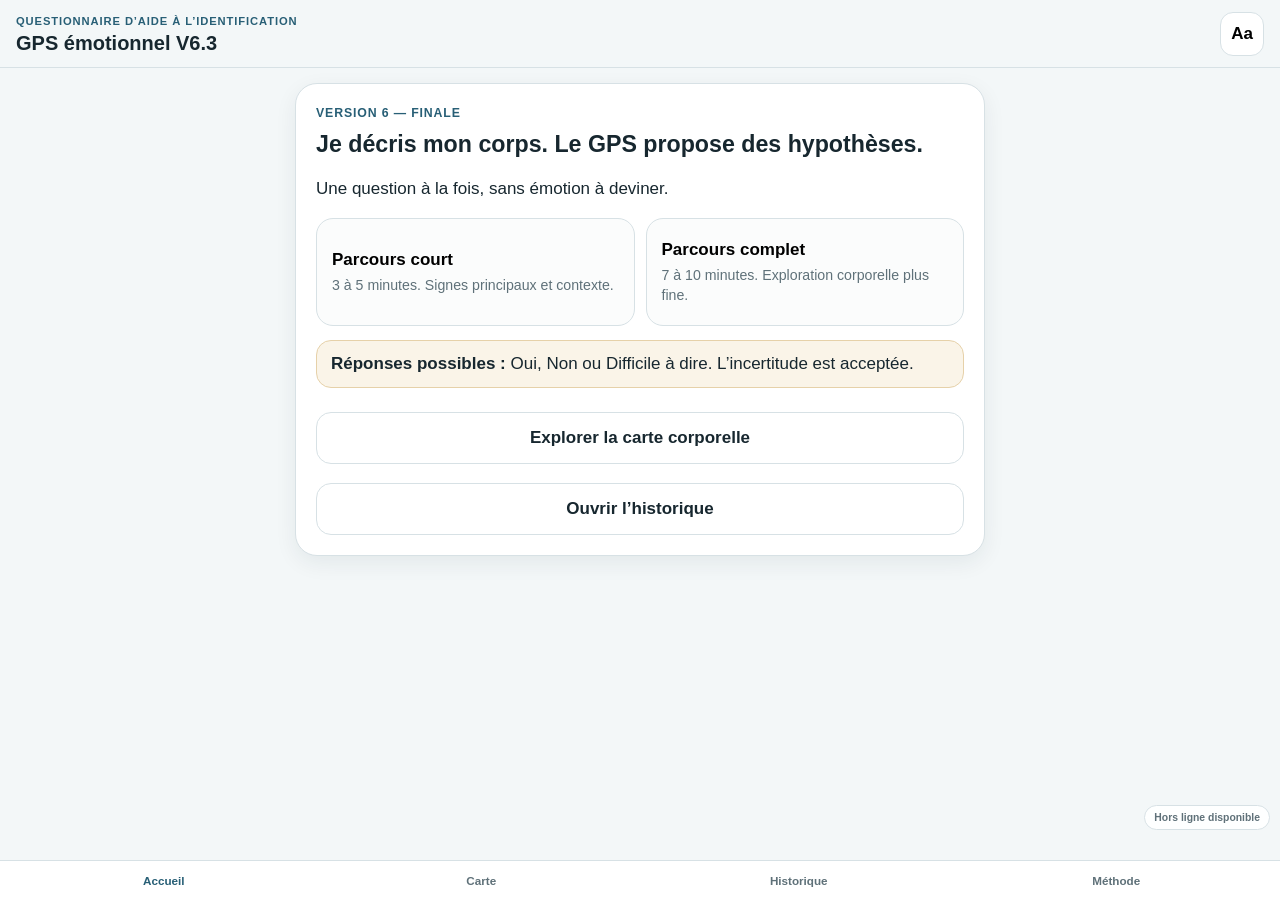
==== index.html @ 1d952885 "Premier versement" ====
<!doctype html>
<html lang="fr">
<head>
<meta charset="utf-8">
<meta name="viewport" content="width=device-width,initial-scale=1,viewport-fit=cover">
<meta name="theme-color" content="#285f76"><meta name="description" content="GPS émotionnel V6 : questionnaire accessible et cartographie corporelle pour l’auto-observation émotionnelle."><meta name="apple-mobile-web-app-capable" content="yes"><meta name="apple-mobile-web-app-status-bar-style" content="default">
<title>GPS émotionnel V6.3</title>
<link rel="manifest" href="manifest.webmanifest">
<link rel="stylesheet" href="styles.css">
</head>
<body>
<header class="top">
  <div><p>QUESTIONNAIRE D’AIDE À L’IDENTIFICATION</p><h1>GPS émotionnel V6.3</h1></div>
  <button id="settings" class="square" aria-label="Réglages">Aa</button>
</header>
<main id="app"></main>
<nav>
  <button data-view="home" class="active">Accueil</button>
  <button data-view="map">Carte</button>
  <button data-view="history">Historique</button>
  <button data-view="science">Méthode</button>
</nav>
<dialog id="settingsDialog">
  <form method="dialog">
    <div class="row"><h2>Affichage</h2><button value="cancel" class="square">×</button></div>
    <label class="field">Taille du texte
      <select id="font"><option value="normal">Normale</option><option value="large">Grande</option><option value="xlarge">Très grande</option></select>
    </label>
    <label class="check"><input id="contrast" type="checkbox"> Contraste renforcé</label>
    <label class="check"><input id="motion" type="checkbox"> Réduire les animations</label>
    <button id="saveSettings" class="primary">Enregistrer</button>
  </form>
</dialog>
<script src="app.js"></script>
</body></html>
---- styles.css ----
:root{--bg:#f3f7f8;--card:#fff;--ink:#17272f;--muted:#5f7179;--line:#d7e1e5;--accent:#285f76;--soft:#e2eef2;--yes:#23764b;--no:#59666d;--maybe:#986514;--font:17px}
*{box-sizing:border-box}html,body{margin:0;background:var(--bg);color:var(--ink)}body{font-family:-apple-system,BlinkMacSystemFont,"Segoe UI",Roboto,Arial,sans-serif;font-size:var(--font);padding-bottom:74px}button,input,select,textarea{font:inherit}button{cursor:pointer}.top{position:sticky;top:0;z-index:10;display:flex;justify-content:space-between;align-items:center;padding:calc(12px + env(safe-area-inset-top)) 16px 11px;background:rgba(243,247,248,.96);border-bottom:1px solid var(--line);backdrop-filter:blur(10px)}.top p{margin:0;color:var(--accent);font-size:.7rem;font-weight:900;letter-spacing:.08em}.top h1{font-size:1.25rem;margin:.15rem 0 0}main{max-width:720px;margin:auto;padding:15px}.card{background:var(--card);border:1px solid var(--line);border-radius:22px;padding:20px;box-shadow:0 7px 22px rgba(20,40,50,.07)}h2{font-size:1.45rem;line-height:1.25;margin:.2rem 0 .8rem}h3{font-size:1.05rem;margin:.2rem 0 .5rem}p{line-height:1.48}.eyebrow{font-size:.77rem;font-weight:900;letter-spacing:.07em;text-transform:uppercase;color:var(--accent);margin:0 0 .5rem}.muted{color:var(--muted)}.notice{padding:13px 14px;border-radius:15px;background:#faf4e8;border:1px solid #e6d1a9;margin:14px 0}.danger{background:#f9ecea;border-color:#e6c2be}.safe{background:#edf7f1;border-color:#c3dfce}.grid{display:grid;grid-template-columns:1fr 1fr;gap:11px}.choice,.module{border:1px solid var(--line);border-radius:17px;background:#fbfcfc;padding:15px;text-align:left;min-height:108px}.choice strong,.module strong{display:block;margin-bottom:5px}.choice small,.module small{color:var(--muted);line-height:1.35}.primary,.secondary,.answer{width:100%;min-height:52px;border-radius:15px;padding:12px 15px;font-weight:800;margin-top:10px}.primary{background:var(--accent);border:1px solid var(--accent);color:#fff}.secondary{background:var(--card);border:1px solid var(--line);color:var(--ink)}.square{width:44px;height:44px;border-radius:13px;border:1px solid var(--line);background:var(--card);font-weight:900}.row{display:flex;justify-content:space-between;align-items:center;gap:12px}.progress-label{display:flex;justify-content:space-between;font-size:.82rem;color:var(--muted);margin-bottom:7px}.progress{height:10px;border-radius:999px;background:#dfe7ea;overflow:hidden;margin-bottom:14px}.progress div{height:100%;background:var(--accent);border-radius:999px}.qcard{min-height:440px;display:flex;flex-direction:column}.zone{display:inline-flex;align-self:flex-start;padding:7px 10px;border-radius:999px;background:var(--soft);color:var(--accent);font-size:.82rem;font-weight:850}.question{font-size:1.65rem;margin:20px 0 8px}.help{color:var(--muted);margin:0}.answers{display:grid;gap:10px;margin-top:auto;padding-top:22px}.answer{margin:0;text-align:left;border:1px solid var(--line)}.yes{background:#edf7f1;border-color:#bedfca;color:#164d31}.no{background:#f1f4f5;color:#39464d}.unsure{background:#fbf2e4;border-color:#e5cca4;color:#6d4708}.confirmation{padding:10px;border-radius:12px;background:var(--soft);color:var(--accent);font-weight:850;text-align:center;margin-top:12px}.tier{margin-top:10px;font-size:.75rem;color:var(--muted)}.mix{display:grid;gap:13px;margin:20px 0}.mixrow{display:grid;grid-template-columns:112px 1fr 45px;gap:9px;align-items:center}.bar{height:14px;border-radius:999px;background:#e1e8eb;overflow:hidden}.bar div{height:100%;background:var(--accent);border-radius:999px}.pct{text-align:right;font-weight:900}.evidence{padding:12px;border:1px solid var(--line);border-radius:14px;margin-top:9px;background:#fbfcfc}.evidence p{margin:.3rem 0}.tag{display:inline-block;padding:6px 8px;border-radius:999px;background:var(--soft);color:var(--accent);font-size:.78rem;font-weight:800;margin:3px}.field{display:grid;gap:7px;margin:15px 0;font-weight:800}.field input,.field textarea,.field select{width:100%;padding:12px;border:1px solid var(--line);border-radius:13px;background:var(--card);color:var(--ink)}.field textarea{min-height:90px}.map{display:grid;grid-template-columns:repeat(2,1fr);gap:10px}.map button{border:1px solid var(--line);background:var(--card);border-radius:16px;padding:14px;text-align:left}.map .icon{font-size:1.5rem;display:block}.history-item{padding:14px 0;border-top:1px solid var(--line)}.history-item:first-child{border-top:0}nav{position:fixed;bottom:0;left:0;right:0;z-index:12;display:grid;grid-template-columns:repeat(4,1fr);background:rgba(255,255,255,.97);border-top:1px solid var(--line);padding:7px 5px calc(7px + env(safe-area-inset-bottom))}nav button{border:0;background:transparent;color:var(--muted);font-size:.73rem;font-weight:800;padding:6px}nav button.active{color:var(--accent)}dialog{width:min(92vw,500px);border:0;border-radius:20px;padding:18px;background:var(--card);color:var(--ink)}dialog::backdrop{background:rgba(0,0,0,.35)}.check{display:block;padding:13px 0;border-top:1px solid var(--line)}.font-large{--font:19px}.font-xlarge{--font:22px}.high-contrast{--bg:#fff;--card:#fff;--ink:#000;--muted:#222;--line:#000;--accent:#003f59;--soft:#d7edf6}.reduce-motion *{transition:none!important;animation:none!important}@media(max-width:480px){main{padding:12px}.card{padding:17px}.grid,.map{grid-template-columns:1fr}.question{font-size:1.45rem}.mixrow{grid-template-columns:100px 1fr 42px}}.hidden{display:none!important}.map-instruction,.map-caption{text-align:center;color:var(--muted)}.map-mode-tabs{display:grid;grid-template-columns:1fr 1fr;gap:8px;margin:14px 0}.map-tab{border:1px solid var(--line);border-radius:999px;background:var(--card);padding:10px;font-weight:800}.map-tab.active{background:var(--accent);color:#fff}.body-map-layout{display:grid;grid-template-columns:minmax(220px,1fr) minmax(230px,1.1fr);gap:15px;align-items:center}.body-map-stage{background:radial-gradient(circle,var(--soft),transparent 69%);border-radius:28px}.body-map-svg{width:100%;max-height:500px}.body-outline{fill:none;stroke:var(--muted);stroke-width:4;stroke-linecap:round;opacity:.45}.svg-zone{cursor:pointer}.zone-shape{fill:var(--card);stroke:var(--line);stroke-width:2}.svg-zone:hover .zone-shape,.zone-shape.active-zone{fill:var(--soft);stroke:var(--accent);stroke-width:4}.svg-zone text{font-size:9px;font-weight:900;text-anchor:middle;fill:var(--ink);pointer-events:none}.zone-title{text-align:center;font-size:1.25rem;font-weight:900;color:var(--accent);margin-bottom:12px}.emotion-orbit{display:grid;grid-template-columns:repeat(2,1fr);gap:10px}.emotion-bubble{min-height:86px;border:2px solid var(--line);border-radius:50%;background:var(--card);display:flex;flex-direction:column;align-items:center;justify-content:center;font-weight:850}.bubble-icon{font-size:1.7rem}.compass-wrap{position:relative;width:min(100%,560px);aspect-ratio:1;margin:auto;border:2px solid var(--line);border-radius:24px;overflow:hidden}.axis{position:absolute;background:var(--muted);opacity:.45}.axis-h{left:7%;right:7%;top:50%;height:2px}.axis-v{top:7%;bottom:7%;left:50%;width:2px}.axis-label{position:absolute;font-size:.66rem;font-weight:900;color:var(--muted)}.axis-label.top{top:2%;left:50%;transform:translateX(-50%)}.axis-label.bottom{bottom:2%;left:50%;transform:translateX(-50%)}.axis-label.left{left:0;top:50%;transform:translateY(-50%) rotate(-90deg)}.axis-label.right{right:0;top:50%;transform:translateY(-50%) rotate(90deg)}.compass-emotion{position:absolute;transform:translate(-50%,-50%);width:70px;height:70px;border:2px solid var(--line);border-radius:50%;background:var(--card);display:flex;flex-direction:column;align-items:center;justify-content:center}.compass-emotion span{font-size:1.3rem}.compass-emotion small{font-size:.65rem}.emotion-hero{display:flex;align-items:center;gap:14px;background:var(--soft);border-radius:18px;padding:14px;margin:12px 0}.emotion-hero>span{font-size:2.6rem}.visual-sequence{display:grid;grid-template-columns:1fr auto 1fr auto 1fr;gap:7px;align-items:stretch}.sequence-step{border:1px solid var(--line);border-radius:16px;padding:11px;text-align:center;display:flex;flex-direction:column;gap:5px}.sequence-step strong{color:var(--accent);font-size:.75rem}.visual-sequence>b{display:grid;place-items:center;color:var(--accent)}.mini-body-and-needs{display:grid;grid-template-columns:170px 1fr;gap:15px;align-items:center;margin:15px 0}.need-tiles{display:grid;gap:8px}.need-tile{border:1px solid var(--line);border-radius:14px;padding:10px}.symptom-pictos{display:grid;grid-template-columns:repeat(2,1fr);gap:9px}.symptom-card{border:1px solid var(--line);border-radius:15px;padding:10px;display:flex;align-items:center;gap:9px}.symptom-card>span{width:32px;height:32px;border-radius:50%;background:var(--soft);color:var(--accent);display:grid;place-items:center;font-weight:900;flex:0 0 auto}@media(max-width:560px){.body-map-layout{grid-template-columns:1fr}.emotion-orbit{grid-template-columns:repeat(3,1fr)}.emotion-bubble{min-height:75px;font-size:.72rem}.compass-emotion{width:58px;height:58px}.visual-sequence{grid-template-columns:1fr}.visual-sequence>b{transform:rotate(90deg)}.mini-body-and-needs{grid-template-columns:105px 1fr}.symptom-pictos{grid-template-columns:1fr}}
/* V5.2 — corps humain réaliste et boussole sans chevauchement */
.realistic-map-card{overflow:hidden}
.real-map-layout{display:grid;grid-template-columns:minmax(260px,1.15fr) minmax(230px,.85fr);gap:18px;align-items:center}
.body-view-switch{display:flex;justify-content:center;gap:8px;margin:8px 0 12px}
.body-view-switch button{border:1px solid var(--line);border-radius:999px;padding:8px 18px;background:var(--card);font-weight:800}
.body-view-switch button.active{background:var(--accent);color:#fff;border-color:var(--accent)}
.anatomy-stage{display:grid;place-items:center}
.real-body-frame{position:relative;width:100%;max-width:390px;aspect-ratio:.58;overflow:hidden;border-radius:28px;background:linear-gradient(180deg,#eef3f5,#dfe8eb);border:1px solid var(--line)}
.real-body-image{position:absolute;height:100%;width:auto;max-width:none;top:0;filter:saturate(.72) contrast(.97)}
.real-body-frame.front .real-body-image{left:0;transform:translateX(-1%) scale(1.03);transform-origin:left center}
.real-body-frame.back .real-body-image{right:0;transform:translateX(1%) scale(1.03);transform-origin:right center}
.body-crop{position:absolute;inset:0;pointer-events:none;background:linear-gradient(90deg,rgba(243,247,248,.96) 0 4%,transparent 12% 88%,rgba(243,247,248,.96) 96% 100%)}
.anatomy-overlay{position:absolute;inset:0}
.anatomy-zone{position:absolute;transform:translate(-50%,-50%);border:2px solid rgba(40,95,118,.55);background:rgba(40,95,118,.13);border-radius:45%;color:transparent;min-width:20px;min-height:20px}
.anatomy-zone:hover,.anatomy-zone:focus,.anatomy-zone.selected{background:rgba(40,95,118,.36);border-color:var(--accent);box-shadow:0 0 0 3px rgba(255,255,255,.75)}
.anatomy-zone span{position:absolute;left:50%;top:50%;transform:translate(-50%,-50%);font-size:.62rem;color:var(--ink);font-weight:900;background:rgba(255,255,255,.84);padding:2px 4px;border-radius:5px;white-space:nowrap;opacity:0}
.anatomy-zone.selected span,.anatomy-zone:focus span{opacity:1}
.view-caption{position:absolute;bottom:9px;left:50%;transform:translateX(-50%);background:rgba(255,255,255,.88);border:1px solid var(--line);border-radius:999px;padding:5px 10px;font-size:.68rem;font-weight:900;color:var(--accent)}
.image-credit{font-size:.76rem;color:var(--muted);margin-top:12px}.image-credit summary{cursor:pointer;text-align:center}.image-credit p{line-height:1.35}

/* Boussole à quatre secteurs : emplacements fixes */
.compass-v52{position:relative;display:grid;grid-template-columns:1fr 1fr;grid-template-rows:1fr 1fr;gap:12px;width:min(100%,650px);margin:0 auto;padding:42px;border-radius:28px;background:var(--soft);border:1px solid var(--line)}
.compass-sector{position:relative;min-height:230px;border:2px solid var(--line);border-radius:22px;padding:42px 12px 12px;background:var(--card);transition:opacity .18s}
.compass-sector h3{position:absolute;top:9px;left:12px;margin:0;font-size:.8rem;color:var(--accent);line-height:1.05}.compass-sector h3 small{font-weight:600;color:var(--muted)}
.sector-grid{display:grid;grid-template-columns:1fr 1fr;gap:8px;height:100%;align-content:center}.sector-grid.one{grid-template-columns:1fr;place-items:center}
.compass-emotion{position:static!important;transform:none!important;width:auto!important;height:auto!important;min-height:74px;border:2px solid var(--line);border-radius:16px;background:#fbfcfc;display:flex;flex-direction:column;align-items:center;justify-content:center;padding:7px;color:var(--ink)}
.compass-emotion:hover,.compass-emotion:focus{border-color:var(--accent);background:var(--soft)}
.compass-symbol{font-size:1.45rem}.compass-emotion strong{font-size:.76rem;text-align:center}
.compass-center{position:absolute;left:50%;top:50%;transform:translate(-50%,-50%);width:92px;height:92px;border-radius:50%;display:grid;place-items:center;text-align:center;background:var(--accent);color:#fff;border:6px solid var(--soft);font-size:.7rem;font-weight:900;z-index:4}
.compass-axis{position:absolute;display:flex;justify-content:space-between;color:var(--muted);font-size:.65rem;font-weight:900;pointer-events:none}
.compass-axis.vertical{top:8px;bottom:8px;left:50%;flex-direction:column;align-items:center;transform:translateX(-50%)}
.compass-axis.horizontal{left:8px;right:8px;top:50%;transform:translateY(-50%)}
.compass-controls{display:grid;grid-template-columns:repeat(2,1fr);gap:8px;margin:14px auto 0;max-width:650px}
.compass-filter{border:1px solid var(--line);border-radius:13px;background:var(--card);padding:10px;font-weight:750}.compass-filter.reset{grid-column:1/-1}
.compass-sector.dimmed{opacity:.18}
.mini-real-body-and-needs{display:grid;grid-template-columns:190px 1fr;gap:16px;align-items:center;margin:16px 0}
.mini-real-body .real-body-frame{max-height:330px}.mini-real-body .anatomy-zone span,.mini-real-body .view-caption{display:none}
@media(max-width:620px){
 .real-map-layout{grid-template-columns:1fr}.real-body-frame{max-width:350px}
 .compass-v52{padding:32px 7px;gap:7px}.compass-sector{min-height:215px;padding:38px 6px 8px}.sector-grid{gap:5px}
 .compass-emotion{min-height:70px;padding:4px}.compass-emotion strong{font-size:.66rem}.compass-center{width:72px;height:72px;font-size:.58rem;border-width:4px}
 .compass-axis{font-size:.55rem}.mini-real-body-and-needs{grid-template-columns:120px 1fr}
}
@media(max-width:390px){
 .compass-v52{padding-left:3px;padding-right:3px}.compass-sector{min-height:205px}
 .compass-emotion strong{font-size:.6rem}.compass-symbol{font-size:1.2rem}
}

/* V5.3 — silhouette frontale unique et boussole circulaire */
.real-map-layout{display:grid;grid-template-columns:minmax(260px,1.1fr) minmax(230px,.9fr);gap:18px;align-items:center}
.body-v53-frame{position:relative;width:100%;max-width:410px;aspect-ratio:.56;overflow:hidden;border-radius:28px;background:linear-gradient(180deg,#eef3f5,#dce6ea);border:1px solid var(--line)}
.body-v53-image{position:absolute;inset:0;width:100%;height:100%;object-fit:cover;object-position:center top;filter:saturate(.75) contrast(.96)}
.body-v53-overlay{position:absolute;inset:0}
.anatomy-zone{position:absolute;transform:translate(-50%,-50%);border:2px solid rgba(40,95,118,.55);background:rgba(40,95,118,.14);border-radius:45%;color:transparent;min-width:20px;min-height:20px}
.anatomy-zone:hover,.anatomy-zone:focus,.anatomy-zone.selected{background:rgba(40,95,118,.34);border-color:var(--accent);box-shadow:0 0 0 3px rgba(255,255,255,.74)}
.anatomy-zone span{position:absolute;left:50%;top:50%;transform:translate(-50%,-50%);font-size:.62rem;color:var(--ink);font-weight:900;background:rgba(255,255,255,.86);padding:2px 4px;border-radius:5px;white-space:nowrap;opacity:0}
.anatomy-zone.selected span,.anatomy-zone:focus span{opacity:1}

/* Cadran émotionnel circulaire */
.compass-v53{position:relative;width:min(100%,650px);aspect-ratio:1;margin:8px auto 16px;border-radius:50%;background:
 linear-gradient(rgba(243,247,248,.24),rgba(243,247,248,.24)),
 var(--compass-bg) center/cover no-repeat;
 border:3px solid var(--accent);box-shadow:inset 0 0 0 12px rgba(255,255,255,.65);overflow:hidden}
.compass-v53::before{content:"";position:absolute;inset:8%;border-radius:50%;background:conic-gradient(from -90deg,rgba(167,50,50,.45) 0 32%,rgba(221,159,25,.42) 32% 48%,rgba(231,211,60,.38) 48% 62%,rgba(75,126,158,.40) 62% 100%);border:2px solid rgba(255,255,255,.75)}
.compass-v53::after{content:"";position:absolute;inset:31%;border-radius:50%;background:rgba(243,247,248,.88);border:5px solid var(--accent);z-index:1}
.compass-rings{position:absolute;inset:0;z-index:2;pointer-events:none}
.ring-label{position:absolute;padding:5px 9px;border-radius:999px;background:rgba(255,255,255,.88);font-size:.68rem;font-weight:900;color:var(--accent);border:1px solid rgba(40,95,118,.25)}
.ring-label.high{top:3%;left:50%;transform:translateX(-50%)}.ring-label.low{bottom:3%;left:50%;transform:translateX(-50%)}.ring-label.unpleasant{left:1%;top:50%;transform:translateY(-50%) rotate(-90deg)}.ring-label.pleasant{right:1%;top:50%;transform:translateY(-50%) rotate(90deg)}
.compass-center{position:absolute;left:50%;top:50%;transform:translate(-50%,-50%);width:22%;aspect-ratio:1;border-radius:50%;display:grid;place-items:center;text-align:center;background:var(--accent);color:#fff;font-size:.72rem;font-weight:900;z-index:5;border:5px solid rgba(255,255,255,.9)}
.compass-needle{position:absolute;left:50%;top:50%;width:4px;height:23%;background:var(--accent);transform:translate(-50%,-100%);transform-origin:50% 100%;z-index:4;border-radius:999px}
.compass-needle span{position:absolute;top:-10px;left:50%;transform:translateX(-50%);width:0;height:0;border-left:9px solid transparent;border-right:9px solid transparent;border-bottom:18px solid var(--accent)}
.compass-emotion{position:absolute!important;left:50%!important;top:50%!important;transform:translate(-50%,-50%) rotate(var(--angle)) translateY(-205%) rotate(calc(-1 * var(--angle)))!important;width:16%!important;aspect-ratio:1!important;height:auto!important;min-height:0!important;border:2px solid rgba(40,95,118,.28)!important;border-radius:50%!important;background:rgba(255,255,255,.92)!important;display:flex!important;flex-direction:column!important;align-items:center!important;justify-content:center!important;padding:4px!important;z-index:4;transition:opacity .2s,transform .2s,box-shadow .2s}
.compass-emotion .compass-symbol{font-size:1.25rem;line-height:1}.compass-emotion strong{font-size:.62rem;line-height:1.05;text-align:center;margin-top:2px}
.compass-emotion:hover,.compass-emotion:focus,.compass-emotion.focused{border-color:var(--accent)!important;box-shadow:0 0 0 4px rgba(255,255,255,.8)}
.compass-emotion.focused{transform:translate(-50%,-50%) rotate(var(--angle)) translateY(-218%) rotate(calc(-1 * var(--angle))) scale(1.08)!important}
.compass-emotion.dimmed{opacity:.16}
.compass-controls{display:grid;grid-template-columns:repeat(2,1fr);gap:8px;max-width:650px;margin:0 auto}.compass-filter{border:1px solid var(--line);border-radius:999px;background:var(--card);padding:10px;font-weight:800}.compass-filter.reset{grid-column:1/-1}
.mini-real-body-and-needs{display:grid;grid-template-columns:180px 1fr;gap:16px;align-items:center;margin:16px 0}.mini-real-body .body-v53-frame{max-height:340px}.mini-real-body .anatomy-zone span{display:none}
@media(max-width:620px){
 .real-map-layout{grid-template-columns:1fr}.body-v53-frame{max-width:360px}
 .compass-emotion{width:18%!important}.compass-emotion strong{font-size:.56rem}.compass-center{font-size:.58rem}.ring-label{font-size:.55rem}
 .mini-real-body-and-needs{grid-template-columns:115px 1fr}
}
@media(max-width:390px){
 .compass-emotion{width:19%!important}.compass-emotion strong{font-size:.5rem}.compass-emotion .compass-symbol{font-size:1.05rem}
}
\n/* V6 */
html{scroll-behavior:smooth}.home-actions,.history-actions{display:grid;gap:9px;margin-top:12px}.answer{display:flex;justify-content:space-between;align-items:center}.answer small{font-size:.72rem;opacity:.65}.text-button{border:0;background:transparent;color:var(--accent);font-weight:800;padding:12px;text-decoration:underline;text-underline-offset:3px}.danger-outline{border-color:#b45b55!important;color:#8a352f!important}.empty-state{text-align:center;padding:30px 12px}.empty-state>span{font-size:2.4rem;color:var(--accent)}.network-badge{position:fixed;right:10px;bottom:calc(70px + env(safe-area-inset-bottom));z-index:15;padding:6px 9px;border-radius:999px;background:rgba(255,255,255,.9);border:1px solid var(--line);font-size:.65rem;font-weight:800;color:var(--muted);pointer-events:none}.network-badge.offline{background:#f8efe1;color:#7c4e09}button:focus-visible,input:focus-visible,textarea:focus-visible,select:focus-visible{outline:3px solid var(--accent);outline-offset:3px}button:disabled{cursor:not-allowed;opacity:.65}.compass-emotion,.anatomy-zone{touch-action:manipulation}@media(max-width:480px){.answer small{display:none}.network-badge{bottom:calc(65px + env(safe-area-inset-bottom));right:7px}}@media(prefers-reduced-motion:reduce){*,*::before,*::after{animation-duration:.01ms!important;animation-iteration-count:1!important;scroll-behavior:auto!important;transition-duration:.01ms!important}}\n
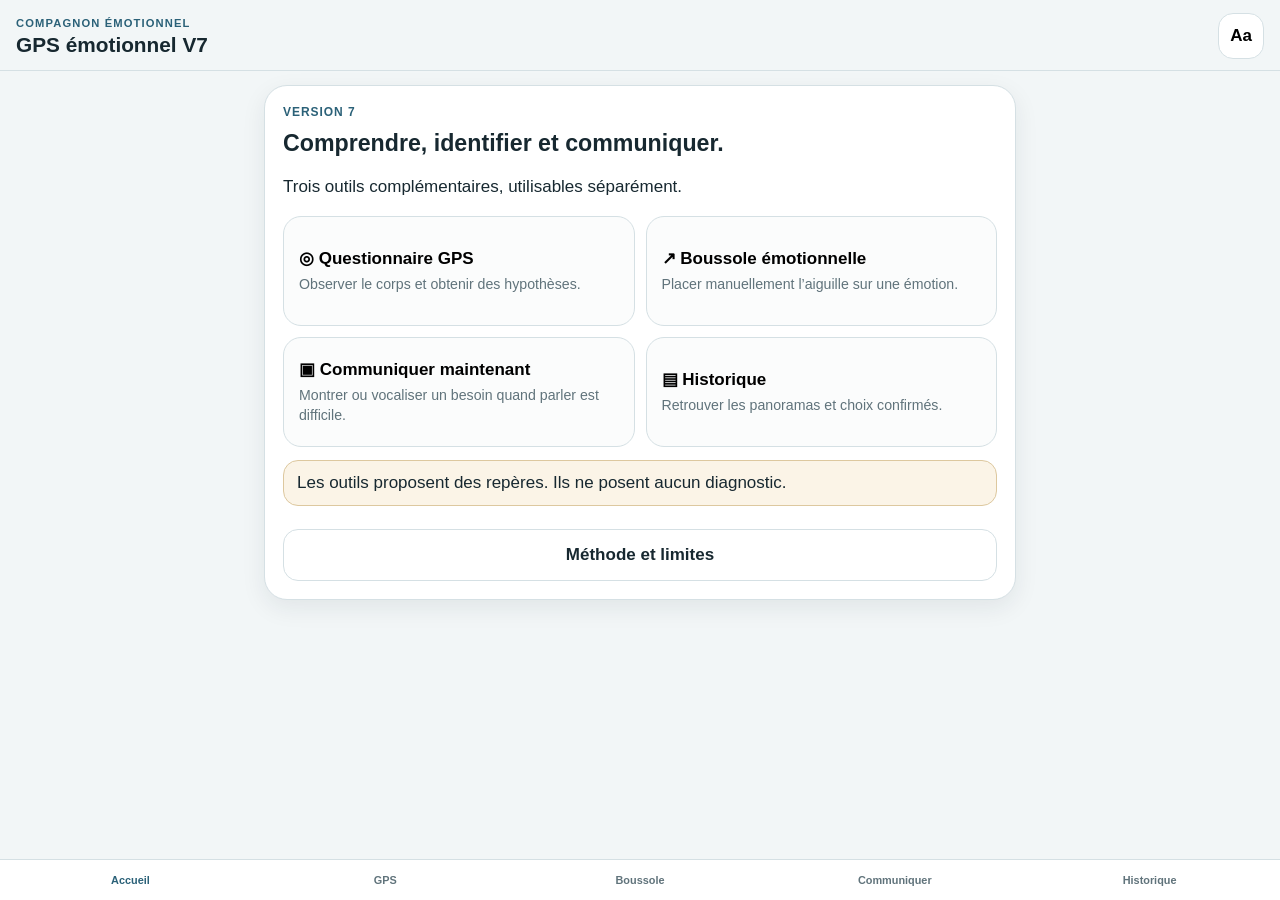
==== commit 4c45fcfc: "Add files via upload" ====
--- a/index.html
+++ b/index.html
@@ -1,35 +1,19 @@
-<!doctype html>
-<html lang="fr">
-<head>
-<meta charset="utf-8">
-<meta name="viewport" content="width=device-width,initial-scale=1,viewport-fit=cover">
-<meta name="theme-color" content="#285f76"><meta name="description" content="GPS émotionnel V6 : questionnaire accessible et cartographie corporelle pour l’auto-observation émotionnelle."><meta name="apple-mobile-web-app-capable" content="yes"><meta name="apple-mobile-web-app-status-bar-style" content="default">
-<title>GPS émotionnel V6.3</title>
-<link rel="manifest" href="manifest.webmanifest">
-<link rel="stylesheet" href="styles.css">
-</head>
-<body>
-<header class="top">
-  <div><p>QUESTIONNAIRE D’AIDE À L’IDENTIFICATION</p><h1>GPS émotionnel V6.3</h1></div>
-  <button id="settings" class="square" aria-label="Réglages">Aa</button>
-</header>
-<main id="app"></main>
-<nav>
-  <button data-view="home" class="active">Accueil</button>
-  <button data-view="map">Carte</button>
-  <button data-view="history">Historique</button>
-  <button data-view="science">Méthode</button>
+<!doctype html><html lang="fr"><head>
+<meta charset="utf-8"><meta name="viewport" content="width=device-width,initial-scale=1,viewport-fit=cover">
+<meta name="theme-color" content="#2b6178"><meta name="description" content="GPS émotionnel V7 : questionnaire, boussole et communication visuelle.">
+<meta name="apple-mobile-web-app-capable" content="yes"><title>GPS émotionnel V7</title>
+<link rel="manifest" href="manifest.webmanifest"><link rel="stylesheet" href="styles.css">
+</head><body>
+<header class="top"><div><p>COMPAGNON ÉMOTIONNEL</p><h1>GPS émotionnel V7</h1></div><button id="settingsBtn" class="icon-btn">Aa</button></header>
+<main id="app" aria-live="polite"></main>
+<nav class="nav">
+<button data-view="home" class="active">Accueil</button><button data-view="gps">GPS</button><button data-view="compass">Boussole</button><button data-view="communicate">Communiquer</button><button data-view="history">Historique</button>
 </nav>
-<dialog id="settingsDialog">
-  <form method="dialog">
-    <div class="row"><h2>Affichage</h2><button value="cancel" class="square">×</button></div>
-    <label class="field">Taille du texte
-      <select id="font"><option value="normal">Normale</option><option value="large">Grande</option><option value="xlarge">Très grande</option></select>
-    </label>
-    <label class="check"><input id="contrast" type="checkbox"> Contraste renforcé</label>
-    <label class="check"><input id="motion" type="checkbox"> Réduire les animations</label>
-    <button id="saveSettings" class="primary">Enregistrer</button>
-  </form>
-</dialog>
-<script src="app.js"></script>
-</body></html>+<dialog id="settingsDialog"><form method="dialog"><div class="dialog-head"><h2>Réglages</h2><button class="icon-btn" value="cancel">×</button></div>
+<label class="field">Taille du texte<select id="fontSize"><option value="normal">Normale</option><option value="large">Grande</option><option value="xlarge">Très grande</option></select></label>
+<label class="check"><input id="contrast" type="checkbox"> Contraste renforcé</label>
+<label class="check"><input id="motion" type="checkbox"> Réduire les animations</label>
+<label class="check"><input id="snapCompass" type="checkbox" checked> Accrocher l’aiguille à l’émotion la plus proche</label>
+<label class="check"><input id="confirmSpeech" type="checkbox" checked> Confirmer avant de faire parler le téléphone</label>
+<button id="saveSettings" class="primary">Enregistrer</button></form></dialog>
+<script src="app.js"></script></body></html>
--- a/styles.css
+++ b/styles.css
@@ -1,90 +1,16 @@
-:root{--bg:#f3f7f8;--card:#fff;--ink:#17272f;--muted:#5f7179;--line:#d7e1e5;--accent:#285f76;--soft:#e2eef2;--yes:#23764b;--no:#59666d;--maybe:#986514;--font:17px}
-*{box-sizing:border-box}html,body{margin:0;background:var(--bg);color:var(--ink)}body{font-family:-apple-system,BlinkMacSystemFont,"Segoe UI",Roboto,Arial,sans-serif;font-size:var(--font);padding-bottom:74px}button,input,select,textarea{font:inherit}button{cursor:pointer}.top{position:sticky;top:0;z-index:10;display:flex;justify-content:space-between;align-items:center;padding:calc(12px + env(safe-area-inset-top)) 16px 11px;background:rgba(243,247,248,.96);border-bottom:1px solid var(--line);backdrop-filter:blur(10px)}.top p{margin:0;color:var(--accent);font-size:.7rem;font-weight:900;letter-spacing:.08em}.top h1{font-size:1.25rem;margin:.15rem 0 0}main{max-width:720px;margin:auto;padding:15px}.card{background:var(--card);border:1px solid var(--line);border-radius:22px;padding:20px;box-shadow:0 7px 22px rgba(20,40,50,.07)}h2{font-size:1.45rem;line-height:1.25;margin:.2rem 0 .8rem}h3{font-size:1.05rem;margin:.2rem 0 .5rem}p{line-height:1.48}.eyebrow{font-size:.77rem;font-weight:900;letter-spacing:.07em;text-transform:uppercase;color:var(--accent);margin:0 0 .5rem}.muted{color:var(--muted)}.notice{padding:13px 14px;border-radius:15px;background:#faf4e8;border:1px solid #e6d1a9;margin:14px 0}.danger{background:#f9ecea;border-color:#e6c2be}.safe{background:#edf7f1;border-color:#c3dfce}.grid{display:grid;grid-template-columns:1fr 1fr;gap:11px}.choice,.module{border:1px solid var(--line);border-radius:17px;background:#fbfcfc;padding:15px;text-align:left;min-height:108px}.choice strong,.module strong{display:block;margin-bottom:5px}.choice small,.module small{color:var(--muted);line-height:1.35}.primary,.secondary,.answer{width:100%;min-height:52px;border-radius:15px;padding:12px 15px;font-weight:800;margin-top:10px}.primary{background:var(--accent);border:1px solid var(--accent);color:#fff}.secondary{background:var(--card);border:1px solid var(--line);color:var(--ink)}.square{width:44px;height:44px;border-radius:13px;border:1px solid var(--line);background:var(--card);font-weight:900}.row{display:flex;justify-content:space-between;align-items:center;gap:12px}.progress-label{display:flex;justify-content:space-between;font-size:.82rem;color:var(--muted);margin-bottom:7px}.progress{height:10px;border-radius:999px;background:#dfe7ea;overflow:hidden;margin-bottom:14px}.progress div{height:100%;background:var(--accent);border-radius:999px}.qcard{min-height:440px;display:flex;flex-direction:column}.zone{display:inline-flex;align-self:flex-start;padding:7px 10px;border-radius:999px;background:var(--soft);color:var(--accent);font-size:.82rem;font-weight:850}.question{font-size:1.65rem;margin:20px 0 8px}.help{color:var(--muted);margin:0}.answers{display:grid;gap:10px;margin-top:auto;padding-top:22px}.answer{margin:0;text-align:left;border:1px solid var(--line)}.yes{background:#edf7f1;border-color:#bedfca;color:#164d31}.no{background:#f1f4f5;color:#39464d}.unsure{background:#fbf2e4;border-color:#e5cca4;color:#6d4708}.confirmation{padding:10px;border-radius:12px;background:var(--soft);color:var(--accent);font-weight:850;text-align:center;margin-top:12px}.tier{margin-top:10px;font-size:.75rem;color:var(--muted)}.mix{display:grid;gap:13px;margin:20px 0}.mixrow{display:grid;grid-template-columns:112px 1fr 45px;gap:9px;align-items:center}.bar{height:14px;border-radius:999px;background:#e1e8eb;overflow:hidden}.bar div{height:100%;background:var(--accent);border-radius:999px}.pct{text-align:right;font-weight:900}.evidence{padding:12px;border:1px solid var(--line);border-radius:14px;margin-top:9px;background:#fbfcfc}.evidence p{margin:.3rem 0}.tag{display:inline-block;padding:6px 8px;border-radius:999px;background:var(--soft);color:var(--accent);font-size:.78rem;font-weight:800;margin:3px}.field{display:grid;gap:7px;margin:15px 0;font-weight:800}.field input,.field textarea,.field select{width:100%;padding:12px;border:1px solid var(--line);border-radius:13px;background:var(--card);color:var(--ink)}.field textarea{min-height:90px}.map{display:grid;grid-template-columns:repeat(2,1fr);gap:10px}.map button{border:1px solid var(--line);background:var(--card);border-radius:16px;padding:14px;text-align:left}.map .icon{font-size:1.5rem;display:block}.history-item{padding:14px 0;border-top:1px solid var(--line)}.history-item:first-child{border-top:0}nav{position:fixed;bottom:0;left:0;right:0;z-index:12;display:grid;grid-template-columns:repeat(4,1fr);background:rgba(255,255,255,.97);border-top:1px solid var(--line);padding:7px 5px calc(7px + env(safe-area-inset-bottom))}nav button{border:0;background:transparent;color:var(--muted);font-size:.73rem;font-weight:800;padding:6px}nav button.active{color:var(--accent)}dialog{width:min(92vw,500px);border:0;border-radius:20px;padding:18px;background:var(--card);color:var(--ink)}dialog::backdrop{background:rgba(0,0,0,.35)}.check{display:block;padding:13px 0;border-top:1px solid var(--line)}.font-large{--font:19px}.font-xlarge{--font:22px}.high-contrast{--bg:#fff;--card:#fff;--ink:#000;--muted:#222;--line:#000;--accent:#003f59;--soft:#d7edf6}.reduce-motion *{transition:none!important;animation:none!important}@media(max-width:480px){main{padding:12px}.card{padding:17px}.grid,.map{grid-template-columns:1fr}.question{font-size:1.45rem}.mixrow{grid-template-columns:100px 1fr 42px}}.hidden{display:none!important}.map-instruction,.map-caption{text-align:center;color:var(--muted)}.map-mode-tabs{display:grid;grid-template-columns:1fr 1fr;gap:8px;margin:14px 0}.map-tab{border:1px solid var(--line);border-radius:999px;background:var(--card);padding:10px;font-weight:800}.map-tab.active{background:var(--accent);color:#fff}.body-map-layout{display:grid;grid-template-columns:minmax(220px,1fr) minmax(230px,1.1fr);gap:15px;align-items:center}.body-map-stage{background:radial-gradient(circle,var(--soft),transparent 69%);border-radius:28px}.body-map-svg{width:100%;max-height:500px}.body-outline{fill:none;stroke:var(--muted);stroke-width:4;stroke-linecap:round;opacity:.45}.svg-zone{cursor:pointer}.zone-shape{fill:var(--card);stroke:var(--line);stroke-width:2}.svg-zone:hover .zone-shape,.zone-shape.active-zone{fill:var(--soft);stroke:var(--accent);stroke-width:4}.svg-zone text{font-size:9px;font-weight:900;text-anchor:middle;fill:var(--ink);pointer-events:none}.zone-title{text-align:center;font-size:1.25rem;font-weight:900;color:var(--accent);margin-bottom:12px}.emotion-orbit{display:grid;grid-template-columns:repeat(2,1fr);gap:10px}.emotion-bubble{min-height:86px;border:2px solid var(--line);border-radius:50%;background:var(--card);display:flex;flex-direction:column;align-items:center;justify-content:center;font-weight:850}.bubble-icon{font-size:1.7rem}.compass-wrap{position:relative;width:min(100%,560px);aspect-ratio:1;margin:auto;border:2px solid var(--line);border-radius:24px;overflow:hidden}.axis{position:absolute;background:var(--muted);opacity:.45}.axis-h{left:7%;right:7%;top:50%;height:2px}.axis-v{top:7%;bottom:7%;left:50%;width:2px}.axis-label{position:absolute;font-size:.66rem;font-weight:900;color:var(--muted)}.axis-label.top{top:2%;left:50%;transform:translateX(-50%)}.axis-label.bottom{bottom:2%;left:50%;transform:translateX(-50%)}.axis-label.left{left:0;top:50%;transform:translateY(-50%) rotate(-90deg)}.axis-label.right{right:0;top:50%;transform:translateY(-50%) rotate(90deg)}.compass-emotion{position:absolute;transform:translate(-50%,-50%);width:70px;height:70px;border:2px solid var(--line);border-radius:50%;background:var(--card);display:flex;flex-direction:column;align-items:center;justify-content:center}.compass-emotion span{font-size:1.3rem}.compass-emotion small{font-size:.65rem}.emotion-hero{display:flex;align-items:center;gap:14px;background:var(--soft);border-radius:18px;padding:14px;margin:12px 0}.emotion-hero>span{font-size:2.6rem}.visual-sequence{display:grid;grid-template-columns:1fr auto 1fr auto 1fr;gap:7px;align-items:stretch}.sequence-step{border:1px solid var(--line);border-radius:16px;padding:11px;text-align:center;display:flex;flex-direction:column;gap:5px}.sequence-step strong{color:var(--accent);font-size:.75rem}.visual-sequence>b{display:grid;place-items:center;color:var(--accent)}.mini-body-and-needs{display:grid;grid-template-columns:170px 1fr;gap:15px;align-items:center;margin:15px 0}.need-tiles{display:grid;gap:8px}.need-tile{border:1px solid var(--line);border-radius:14px;padding:10px}.symptom-pictos{display:grid;grid-template-columns:repeat(2,1fr);gap:9px}.symptom-card{border:1px solid var(--line);border-radius:15px;padding:10px;display:flex;align-items:center;gap:9px}.symptom-card>span{width:32px;height:32px;border-radius:50%;background:var(--soft);color:var(--accent);display:grid;place-items:center;font-weight:900;flex:0 0 auto}@media(max-width:560px){.body-map-layout{grid-template-columns:1fr}.emotion-orbit{grid-template-columns:repeat(3,1fr)}.emotion-bubble{min-height:75px;font-size:.72rem}.compass-emotion{width:58px;height:58px}.visual-sequence{grid-template-columns:1fr}.visual-sequence>b{transform:rotate(90deg)}.mini-body-and-needs{grid-template-columns:105px 1fr}.symptom-pictos{grid-template-columns:1fr}}
-/* V5.2 — corps humain réaliste et boussole sans chevauchement */
-.realistic-map-card{overflow:hidden}
-.real-map-layout{display:grid;grid-template-columns:minmax(260px,1.15fr) minmax(230px,.85fr);gap:18px;align-items:center}
-.body-view-switch{display:flex;justify-content:center;gap:8px;margin:8px 0 12px}
-.body-view-switch button{border:1px solid var(--line);border-radius:999px;padding:8px 18px;background:var(--card);font-weight:800}
-.body-view-switch button.active{background:var(--accent);color:#fff;border-color:var(--accent)}
-.anatomy-stage{display:grid;place-items:center}
-.real-body-frame{position:relative;width:100%;max-width:390px;aspect-ratio:.58;overflow:hidden;border-radius:28px;background:linear-gradient(180deg,#eef3f5,#dfe8eb);border:1px solid var(--line)}
-.real-body-image{position:absolute;height:100%;width:auto;max-width:none;top:0;filter:saturate(.72) contrast(.97)}
-.real-body-frame.front .real-body-image{left:0;transform:translateX(-1%) scale(1.03);transform-origin:left center}
-.real-body-frame.back .real-body-image{right:0;transform:translateX(1%) scale(1.03);transform-origin:right center}
-.body-crop{position:absolute;inset:0;pointer-events:none;background:linear-gradient(90deg,rgba(243,247,248,.96) 0 4%,transparent 12% 88%,rgba(243,247,248,.96) 96% 100%)}
-.anatomy-overlay{position:absolute;inset:0}
-.anatomy-zone{position:absolute;transform:translate(-50%,-50%);border:2px solid rgba(40,95,118,.55);background:rgba(40,95,118,.13);border-radius:45%;color:transparent;min-width:20px;min-height:20px}
-.anatomy-zone:hover,.anatomy-zone:focus,.anatomy-zone.selected{background:rgba(40,95,118,.36);border-color:var(--accent);box-shadow:0 0 0 3px rgba(255,255,255,.75)}
-.anatomy-zone span{position:absolute;left:50%;top:50%;transform:translate(-50%,-50%);font-size:.62rem;color:var(--ink);font-weight:900;background:rgba(255,255,255,.84);padding:2px 4px;border-radius:5px;white-space:nowrap;opacity:0}
-.anatomy-zone.selected span,.anatomy-zone:focus span{opacity:1}
-.view-caption{position:absolute;bottom:9px;left:50%;transform:translateX(-50%);background:rgba(255,255,255,.88);border:1px solid var(--line);border-radius:999px;padding:5px 10px;font-size:.68rem;font-weight:900;color:var(--accent)}
-.image-credit{font-size:.76rem;color:var(--muted);margin-top:12px}.image-credit summary{cursor:pointer;text-align:center}.image-credit p{line-height:1.35}
 
-/* Boussole à quatre secteurs : emplacements fixes */
-.compass-v52{position:relative;display:grid;grid-template-columns:1fr 1fr;grid-template-rows:1fr 1fr;gap:12px;width:min(100%,650px);margin:0 auto;padding:42px;border-radius:28px;background:var(--soft);border:1px solid var(--line)}
-.compass-sector{position:relative;min-height:230px;border:2px solid var(--line);border-radius:22px;padding:42px 12px 12px;background:var(--card);transition:opacity .18s}
-.compass-sector h3{position:absolute;top:9px;left:12px;margin:0;font-size:.8rem;color:var(--accent);line-height:1.05}.compass-sector h3 small{font-weight:600;color:var(--muted)}
-.sector-grid{display:grid;grid-template-columns:1fr 1fr;gap:8px;height:100%;align-content:center}.sector-grid.one{grid-template-columns:1fr;place-items:center}
-.compass-emotion{position:static!important;transform:none!important;width:auto!important;height:auto!important;min-height:74px;border:2px solid var(--line);border-radius:16px;background:#fbfcfc;display:flex;flex-direction:column;align-items:center;justify-content:center;padding:7px;color:var(--ink)}
-.compass-emotion:hover,.compass-emotion:focus{border-color:var(--accent);background:var(--soft)}
-.compass-symbol{font-size:1.45rem}.compass-emotion strong{font-size:.76rem;text-align:center}
-.compass-center{position:absolute;left:50%;top:50%;transform:translate(-50%,-50%);width:92px;height:92px;border-radius:50%;display:grid;place-items:center;text-align:center;background:var(--accent);color:#fff;border:6px solid var(--soft);font-size:.7rem;font-weight:900;z-index:4}
-.compass-axis{position:absolute;display:flex;justify-content:space-between;color:var(--muted);font-size:.65rem;font-weight:900;pointer-events:none}
-.compass-axis.vertical{top:8px;bottom:8px;left:50%;flex-direction:column;align-items:center;transform:translateX(-50%)}
-.compass-axis.horizontal{left:8px;right:8px;top:50%;transform:translateY(-50%)}
-.compass-controls{display:grid;grid-template-columns:repeat(2,1fr);gap:8px;margin:14px auto 0;max-width:650px}
-.compass-filter{border:1px solid var(--line);border-radius:13px;background:var(--card);padding:10px;font-weight:750}.compass-filter.reset{grid-column:1/-1}
-.compass-sector.dimmed{opacity:.18}
-.mini-real-body-and-needs{display:grid;grid-template-columns:190px 1fr;gap:16px;align-items:center;margin:16px 0}
-.mini-real-body .real-body-frame{max-height:330px}.mini-real-body .anatomy-zone span,.mini-real-body .view-caption{display:none}
-@media(max-width:620px){
- .real-map-layout{grid-template-columns:1fr}.real-body-frame{max-width:350px}
- .compass-v52{padding:32px 7px;gap:7px}.compass-sector{min-height:215px;padding:38px 6px 8px}.sector-grid{gap:5px}
- .compass-emotion{min-height:70px;padding:4px}.compass-emotion strong{font-size:.66rem}.compass-center{width:72px;height:72px;font-size:.58rem;border-width:4px}
- .compass-axis{font-size:.55rem}.mini-real-body-and-needs{grid-template-columns:120px 1fr}
-}
-@media(max-width:390px){
- .compass-v52{padding-left:3px;padding-right:3px}.compass-sector{min-height:205px}
- .compass-emotion strong{font-size:.6rem}.compass-symbol{font-size:1.2rem}
-}
-
-/* V5.3 — silhouette frontale unique et boussole circulaire */
-.real-map-layout{display:grid;grid-template-columns:minmax(260px,1.1fr) minmax(230px,.9fr);gap:18px;align-items:center}
-.body-v53-frame{position:relative;width:100%;max-width:410px;aspect-ratio:.56;overflow:hidden;border-radius:28px;background:linear-gradient(180deg,#eef3f5,#dce6ea);border:1px solid var(--line)}
-.body-v53-image{position:absolute;inset:0;width:100%;height:100%;object-fit:cover;object-position:center top;filter:saturate(.75) contrast(.96)}
-.body-v53-overlay{position:absolute;inset:0}
-.anatomy-zone{position:absolute;transform:translate(-50%,-50%);border:2px solid rgba(40,95,118,.55);background:rgba(40,95,118,.14);border-radius:45%;color:transparent;min-width:20px;min-height:20px}
-.anatomy-zone:hover,.anatomy-zone:focus,.anatomy-zone.selected{background:rgba(40,95,118,.34);border-color:var(--accent);box-shadow:0 0 0 3px rgba(255,255,255,.74)}
-.anatomy-zone span{position:absolute;left:50%;top:50%;transform:translate(-50%,-50%);font-size:.62rem;color:var(--ink);font-weight:900;background:rgba(255,255,255,.86);padding:2px 4px;border-radius:5px;white-space:nowrap;opacity:0}
-.anatomy-zone.selected span,.anatomy-zone:focus span{opacity:1}
-
-/* Cadran émotionnel circulaire */
-.compass-v53{position:relative;width:min(100%,650px);aspect-ratio:1;margin:8px auto 16px;border-radius:50%;background:
- linear-gradient(rgba(243,247,248,.24),rgba(243,247,248,.24)),
- var(--compass-bg) center/cover no-repeat;
- border:3px solid var(--accent);box-shadow:inset 0 0 0 12px rgba(255,255,255,.65);overflow:hidden}
-.compass-v53::before{content:"";position:absolute;inset:8%;border-radius:50%;background:conic-gradient(from -90deg,rgba(167,50,50,.45) 0 32%,rgba(221,159,25,.42) 32% 48%,rgba(231,211,60,.38) 48% 62%,rgba(75,126,158,.40) 62% 100%);border:2px solid rgba(255,255,255,.75)}
-.compass-v53::after{content:"";position:absolute;inset:31%;border-radius:50%;background:rgba(243,247,248,.88);border:5px solid var(--accent);z-index:1}
-.compass-rings{position:absolute;inset:0;z-index:2;pointer-events:none}
-.ring-label{position:absolute;padding:5px 9px;border-radius:999px;background:rgba(255,255,255,.88);font-size:.68rem;font-weight:900;color:var(--accent);border:1px solid rgba(40,95,118,.25)}
-.ring-label.high{top:3%;left:50%;transform:translateX(-50%)}.ring-label.low{bottom:3%;left:50%;transform:translateX(-50%)}.ring-label.unpleasant{left:1%;top:50%;transform:translateY(-50%) rotate(-90deg)}.ring-label.pleasant{right:1%;top:50%;transform:translateY(-50%) rotate(90deg)}
-.compass-center{position:absolute;left:50%;top:50%;transform:translate(-50%,-50%);width:22%;aspect-ratio:1;border-radius:50%;display:grid;place-items:center;text-align:center;background:var(--accent);color:#fff;font-size:.72rem;font-weight:900;z-index:5;border:5px solid rgba(255,255,255,.9)}
-.compass-needle{position:absolute;left:50%;top:50%;width:4px;height:23%;background:var(--accent);transform:translate(-50%,-100%);transform-origin:50% 100%;z-index:4;border-radius:999px}
-.compass-needle span{position:absolute;top:-10px;left:50%;transform:translateX(-50%);width:0;height:0;border-left:9px solid transparent;border-right:9px solid transparent;border-bottom:18px solid var(--accent)}
-.compass-emotion{position:absolute!important;left:50%!important;top:50%!important;transform:translate(-50%,-50%) rotate(var(--angle)) translateY(-205%) rotate(calc(-1 * var(--angle)))!important;width:16%!important;aspect-ratio:1!important;height:auto!important;min-height:0!important;border:2px solid rgba(40,95,118,.28)!important;border-radius:50%!important;background:rgba(255,255,255,.92)!important;display:flex!important;flex-direction:column!important;align-items:center!important;justify-content:center!important;padding:4px!important;z-index:4;transition:opacity .2s,transform .2s,box-shadow .2s}
-.compass-emotion .compass-symbol{font-size:1.25rem;line-height:1}.compass-emotion strong{font-size:.62rem;line-height:1.05;text-align:center;margin-top:2px}
-.compass-emotion:hover,.compass-emotion:focus,.compass-emotion.focused{border-color:var(--accent)!important;box-shadow:0 0 0 4px rgba(255,255,255,.8)}
-.compass-emotion.focused{transform:translate(-50%,-50%) rotate(var(--angle)) translateY(-218%) rotate(calc(-1 * var(--angle))) scale(1.08)!important}
-.compass-emotion.dimmed{opacity:.16}
-.compass-controls{display:grid;grid-template-columns:repeat(2,1fr);gap:8px;max-width:650px;margin:0 auto}.compass-filter{border:1px solid var(--line);border-radius:999px;background:var(--card);padding:10px;font-weight:800}.compass-filter.reset{grid-column:1/-1}
-.mini-real-body-and-needs{display:grid;grid-template-columns:180px 1fr;gap:16px;align-items:center;margin:16px 0}.mini-real-body .body-v53-frame{max-height:340px}.mini-real-body .anatomy-zone span{display:none}
-@media(max-width:620px){
- .real-map-layout{grid-template-columns:1fr}.body-v53-frame{max-width:360px}
- .compass-emotion{width:18%!important}.compass-emotion strong{font-size:.56rem}.compass-center{font-size:.58rem}.ring-label{font-size:.55rem}
- .mini-real-body-and-needs{grid-template-columns:115px 1fr}
-}
-@media(max-width:390px){
- .compass-emotion{width:19%!important}.compass-emotion strong{font-size:.5rem}.compass-emotion .compass-symbol{font-size:1.05rem}
-}
-\n/* V6 */
-html{scroll-behavior:smooth}.home-actions,.history-actions{display:grid;gap:9px;margin-top:12px}.answer{display:flex;justify-content:space-between;align-items:center}.answer small{font-size:.72rem;opacity:.65}.text-button{border:0;background:transparent;color:var(--accent);font-weight:800;padding:12px;text-decoration:underline;text-underline-offset:3px}.danger-outline{border-color:#b45b55!important;color:#8a352f!important}.empty-state{text-align:center;padding:30px 12px}.empty-state>span{font-size:2.4rem;color:var(--accent)}.network-badge{position:fixed;right:10px;bottom:calc(70px + env(safe-area-inset-bottom));z-index:15;padding:6px 9px;border-radius:999px;background:rgba(255,255,255,.9);border:1px solid var(--line);font-size:.65rem;font-weight:800;color:var(--muted);pointer-events:none}.network-badge.offline{background:#f8efe1;color:#7c4e09}button:focus-visible,input:focus-visible,textarea:focus-visible,select:focus-visible{outline:3px solid var(--accent);outline-offset:3px}button:disabled{cursor:not-allowed;opacity:.65}.compass-emotion,.anatomy-zone{touch-action:manipulation}@media(max-width:480px){.answer small{display:none}.network-badge{bottom:calc(65px + env(safe-area-inset-bottom));right:7px}}@media(prefers-reduced-motion:reduce){*,*::before,*::after{animation-duration:.01ms!important;animation-iteration-count:1!important;scroll-behavior:auto!important;transition-duration:.01ms!important}}\n+:root{--bg:#f2f6f7;--card:#fff;--ink:#172830;--muted:#60737b;--line:#d5e0e4;--accent:#2b6178;--soft:#e3eef2;--font:17px;--shadow:0 8px 24px rgba(20,40,50,.08)}
+*{box-sizing:border-box}html,body{margin:0;background:var(--bg);color:var(--ink)}body{font-family:-apple-system,BlinkMacSystemFont,"Segoe UI",Roboto,Arial,sans-serif;font-size:var(--font);padding-bottom:78px}button,input,textarea,select{font:inherit}button{cursor:pointer}
+.top{position:sticky;top:0;z-index:10;display:flex;justify-content:space-between;align-items:center;padding:calc(13px + env(safe-area-inset-top)) 16px 11px;background:rgba(242,246,247,.97);border-bottom:1px solid var(--line);backdrop-filter:blur(10px)}.top p{margin:0;font-size:.7rem;font-weight:900;letter-spacing:.1em;color:var(--accent)}.top h1{margin:.15rem 0 0;font-size:1.3rem}
+.icon-btn{width:46px;height:46px;border-radius:15px;border:1px solid var(--line);background:var(--card);font-weight:900}main{max-width:780px;margin:auto;padding:14px}.card{background:var(--card);border:1px solid var(--line);border-radius:23px;padding:18px;box-shadow:var(--shadow)}h2{font-size:1.45rem;line-height:1.25;margin:.15rem 0 .75rem}h3{font-size:1.04rem;margin:.2rem 0 .55rem}p{line-height:1.45}.eyebrow{margin:0 0 .45rem;color:var(--accent);font-size:.75rem;font-weight:900;letter-spacing:.08em}.muted{color:var(--muted)}
+.grid{display:grid;grid-template-columns:repeat(2,minmax(0,1fr));gap:11px}.module,.choice,.message-card{border:1px solid var(--line);border-radius:18px;background:#fbfcfc;padding:15px;text-align:left}.module{min-height:110px}.module strong,.choice strong{display:block;margin-bottom:5px}.module small,.choice small{color:var(--muted);line-height:1.3}
+.primary,.secondary,.answer{width:100%;min-height:52px;border-radius:15px;padding:12px 15px;font-weight:850;margin-top:10px}.primary{background:var(--accent);color:#fff;border:1px solid var(--accent)}.secondary{background:var(--card);color:var(--ink);border:1px solid var(--line)}.notice{padding:12px 13px;border:1px solid #ddc89f;border-radius:15px;background:#fbf4e7;margin:13px 0}.safe{background:#edf7f1;border-color:#bfdcc9}.danger{background:#f8ecea;border-color:#dfb9b5}
+.nav{position:fixed;bottom:0;left:0;right:0;z-index:12;display:grid;grid-template-columns:repeat(5,1fr);background:rgba(255,255,255,.97);border-top:1px solid var(--line);padding:6px 3px calc(6px + env(safe-area-inset-bottom))}.nav button{border:0;background:transparent;color:var(--muted);font-size:.68rem;font-weight:850;padding:8px 2px}.nav button.active{color:var(--accent)}
+.progress-label{display:flex;justify-content:space-between;color:var(--muted);font-size:.82rem;margin-bottom:7px}.progress{height:10px;border-radius:999px;background:#dfe7ea;overflow:hidden;margin-bottom:14px}.progress div{height:100%;background:var(--accent)}.qcard{min-height:430px;display:flex;flex-direction:column}.zone{display:inline-flex;align-self:flex-start;background:var(--soft);color:var(--accent);padding:7px 10px;border-radius:999px;font-size:.82rem;font-weight:850}.question{font-size:1.6rem;margin:20px 0 8px}.answers{display:grid;gap:9px;margin-top:auto;padding-top:20px}.answer{text-align:left;border:1px solid var(--line);margin:0}.yes{background:#edf7f1}.no{background:#f1f4f5}.unsure{background:#fbf2e4}.confirmation{padding:10px;border-radius:12px;background:var(--soft);color:var(--accent);font-weight:850;text-align:center;margin-top:12px}
+.mix{display:grid;gap:12px;margin:18px 0}.mixrow{display:grid;grid-template-columns:110px 1fr 45px;gap:9px;align-items:center}.bar{height:14px;border-radius:999px;background:#e1e8eb;overflow:hidden}.bar div{height:100%;background:var(--accent)}.pct{text-align:right;font-weight:900}.tag{display:inline-block;padding:6px 8px;border-radius:999px;background:var(--soft);color:var(--accent);font-size:.78rem;font-weight:800;margin:3px}.field{display:grid;gap:7px;margin:14px 0;font-weight:800}.field input,.field textarea,.field select{width:100%;padding:12px;border:1px solid var(--line);border-radius:13px;background:var(--card);color:var(--ink)}.field textarea{min-height:88px}
+.compass-shell{position:relative;width:min(100%,650px);aspect-ratio:1;margin:10px auto 16px;touch-action:none;user-select:none}.compass-face{position:absolute;inset:0;border-radius:50%;border:4px solid var(--accent);background:radial-gradient(circle at center,var(--card) 0 28%,transparent 28.5%),conic-gradient(from -18deg,rgba(226,174,42,.32) 0 36deg,rgba(106,160,181,.28) 36deg 72deg,rgba(126,140,150,.24) 72deg 108deg,rgba(80,111,136,.25) 108deg 180deg,rgba(129,91,118,.22) 180deg 216deg,rgba(102,80,115,.24) 216deg 252deg,rgba(147,65,65,.28) 252deg 324deg,rgba(192,104,41,.30) 324deg 360deg);box-shadow:inset 0 0 0 14px rgba(255,255,255,.72),var(--shadow)}.compass-face::before{content:"";position:absolute;inset:10%;border-radius:50%;border:2px solid rgba(43,97,120,.28)}.compass-face::after{content:"";position:absolute;inset:27%;border-radius:50%;background:rgba(255,255,255,.9);border:3px solid var(--accent)}.axis-label{position:absolute;z-index:3;font-size:.65rem;font-weight:900;color:var(--accent);background:rgba(255,255,255,.88);border:1px solid var(--line);border-radius:999px;padding:5px 8px}.axis-label.top{top:1%;left:50%;transform:translateX(-50%)}.axis-label.bottom{bottom:1%;left:50%;transform:translateX(-50%)}.axis-label.left{left:-1%;top:50%;transform:translateY(-50%) rotate(-90deg)}.axis-label.right{right:-1%;top:50%;transform:translateY(-50%) rotate(90deg)}.emotion-node{position:absolute;left:50%;top:50%;width:17%;aspect-ratio:1;transform:translate(-50%,-50%) rotate(var(--angle)) translateY(-220%) rotate(calc(-1 * var(--angle)));border:2px solid rgba(43,97,120,.26);background:rgba(255,255,255,.94);border-radius:50%;display:flex;flex-direction:column;align-items:center;justify-content:center;padding:5px;z-index:5}.emotion-node.active{border-color:var(--accent);box-shadow:0 0 0 4px rgba(255,255,255,.82)}.emotion-node .icon{font-size:1.3rem}.emotion-node strong{font-size:.62rem;text-align:center}.needle-wrap{position:absolute;left:50%;top:50%;width:46%;height:46%;transform:translate(-50%,-50%) rotate(var(--rotation));z-index:4;pointer-events:none}.needle{position:absolute;left:50%;top:50%;width:7px;height:43%;transform:translate(-50%,-100%);background:var(--accent);border-radius:999px}.needle::before{content:"";position:absolute;top:-17px;left:50%;transform:translateX(-50%);border-left:12px solid transparent;border-right:12px solid transparent;border-bottom:24px solid var(--accent)}.center-label{position:absolute;left:50%;top:50%;transform:translate(-50%,-50%);z-index:6;width:24%;aspect-ratio:1;border-radius:50%;background:var(--accent);color:#fff;display:grid;place-items:center;text-align:center;font-size:.68rem;font-weight:900;border:5px solid rgba(255,255,255,.92);pointer-events:none}.selection{border:2px solid var(--accent);border-radius:20px;padding:16px;background:var(--soft);margin-top:13px}.selection-head{display:flex;align-items:center;gap:12px}.selection-icon{font-size:2.4rem}.badges{display:flex;flex-wrap:wrap;gap:7px}.badge{padding:6px 8px;border-radius:999px;background:var(--card);border:1px solid var(--line);font-size:.78rem;font-weight:800}.needs{display:grid;grid-template-columns:repeat(3,1fr);gap:8px}.need{padding:10px;border-radius:14px;background:var(--card);border:1px solid var(--line);text-align:center;font-weight:800}
+.message-card{min-height:130px;display:flex;flex-direction:column;align-items:center;justify-content:center;text-align:center;gap:7px;font-weight:850}.message-icon{font-size:2.3rem}.selected-message{text-align:center;border:2px solid var(--accent);border-radius:18px;padding:18px;background:var(--soft)}.selected-message .big-icon{font-size:3rem}.selected-message .big-text{font-size:1.5rem;font-weight:900}.action-row{display:grid;grid-template-columns:1fr 1fr;gap:9px}.fullscreen-message{position:fixed;inset:0;z-index:100;background:var(--card);display:flex;flex-direction:column;align-items:center;justify-content:center;padding:26px;text-align:center}.fullscreen-message .fs-icon{font-size:6rem}.fullscreen-message .fs-text{font-size:clamp(2rem,9vw,4.6rem);font-weight:900}.category-grid{display:grid;grid-template-columns:repeat(2,1fr);gap:11px}.category{border:1px solid var(--line);border-radius:18px;padding:15px;background:#fbfcfc;text-align:left;min-height:100px}.category strong{display:block}.phrase-builder{display:flex;flex-wrap:wrap;gap:8px;min-height:62px;padding:12px;border:1px solid var(--line);border-radius:15px}.word-chip{padding:8px 10px;border-radius:999px;background:var(--soft);color:var(--accent);font-weight:800}.word-bank{display:flex;flex-wrap:wrap;gap:8px}.word-bank button{border:1px solid var(--line);border-radius:999px;background:var(--card);padding:9px 11px}
+.history-item{padding:13px 0;border-top:1px solid var(--line)}dialog{width:min(92vw,500px);border:0;border-radius:20px;padding:18px;background:var(--card);color:var(--ink)}dialog::backdrop{background:rgba(0,0,0,.35)}.dialog-head{display:flex;justify-content:space-between;align-items:center}.check{display:flex;gap:10px;padding:13px 0;border-top:1px solid var(--line)}
+.font-large{--font:19px}.font-xlarge{--font:22px}.high-contrast{--bg:#fff;--card:#fff;--ink:#000;--muted:#222;--line:#000;--accent:#003f59;--soft:#d7edf6}.reduce-motion *{transition:none!important;animation:none!important}
+@media(max-width:560px){main{padding:10px}.card{padding:15px}.grid,.category-grid{grid-template-columns:1fr 1fr}.emotion-node{width:19%}.emotion-node strong{font-size:.53rem}.center-label{font-size:.56rem}.needs{grid-template-columns:1fr}.nav button{font-size:.61rem}.question{font-size:1.42rem}.action-row{grid-template-columns:1fr}}
+@media(max-width:380px){.grid,.category-grid{grid-template-columns:1fr}.emotion-node{width:20%}.emotion-node strong{font-size:.48rem}}
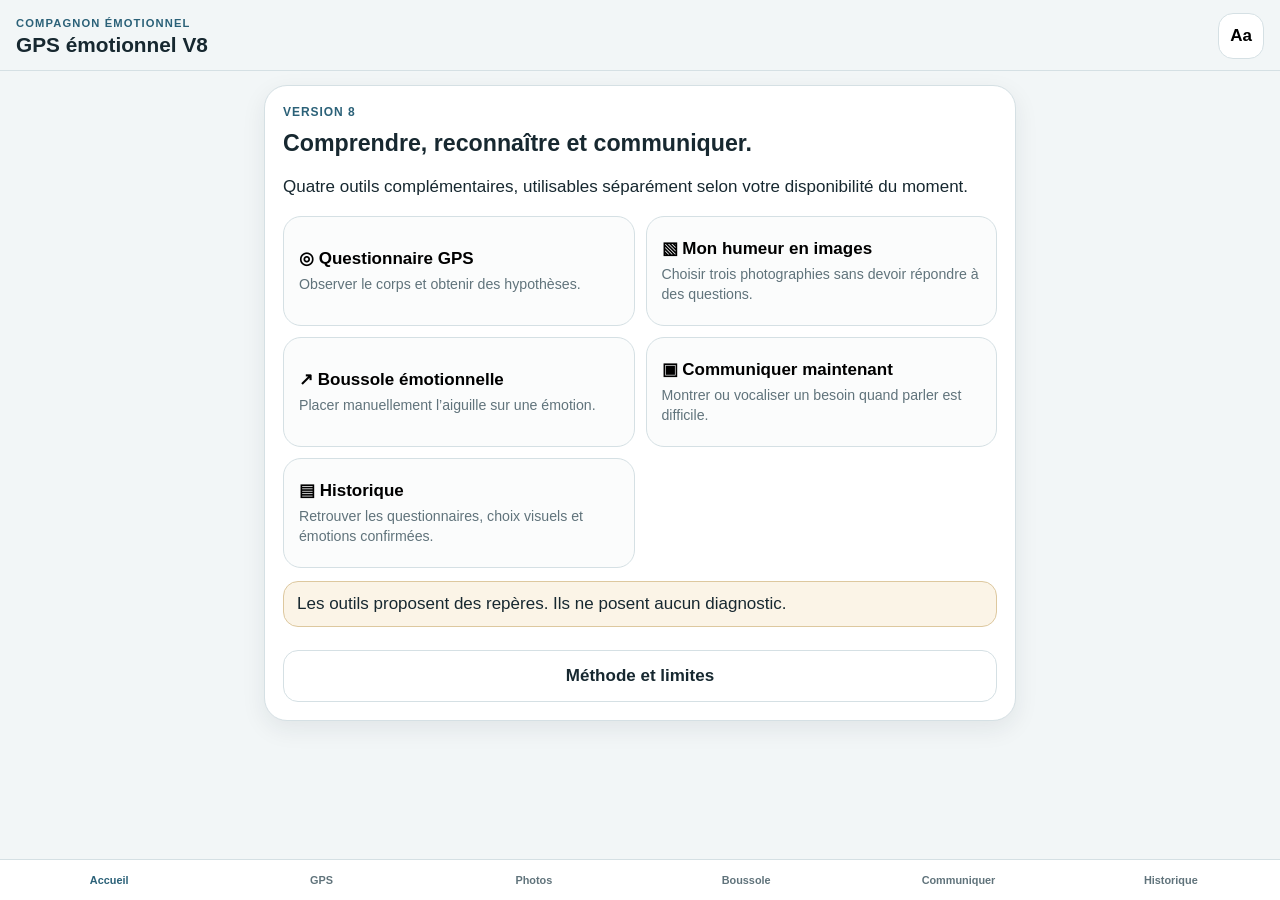
==== commit f6a3991f: "Add files via upload" ====
--- a/index.html
+++ b/index.html
@@ -1,13 +1,13 @@
 <!doctype html><html lang="fr"><head>
 <meta charset="utf-8"><meta name="viewport" content="width=device-width,initial-scale=1,viewport-fit=cover">
-<meta name="theme-color" content="#2b6178"><meta name="description" content="GPS émotionnel V7 : questionnaire, boussole et communication visuelle.">
-<meta name="apple-mobile-web-app-capable" content="yes"><title>GPS émotionnel V7</title>
+<meta name="theme-color" content="#2b6178"><meta name="description" content="GPS émotionnel V8 : questionnaire, boussole et communication visuelle.">
+<meta name="apple-mobile-web-app-capable" content="yes"><title>GPS émotionnel V8</title>
 <link rel="manifest" href="manifest.webmanifest"><link rel="stylesheet" href="styles.css">
 </head><body>
-<header class="top"><div><p>COMPAGNON ÉMOTIONNEL</p><h1>GPS émotionnel V7</h1></div><button id="settingsBtn" class="icon-btn">Aa</button></header>
+<header class="top"><div><p>COMPAGNON ÉMOTIONNEL</p><h1>GPS émotionnel V8</h1></div><button id="settingsBtn" class="icon-btn">Aa</button></header>
 <main id="app" aria-live="polite"></main>
 <nav class="nav">
-<button data-view="home" class="active">Accueil</button><button data-view="gps">GPS</button><button data-view="compass">Boussole</button><button data-view="communicate">Communiquer</button><button data-view="history">Historique</button>
+<button data-view="home" class="active">Accueil</button><button data-view="gps">GPS</button><button data-view="visual">Photos</button><button data-view="compass">Boussole</button><button data-view="communicate">Communiquer</button><button data-view="history">Historique</button>
 </nav>
 <dialog id="settingsDialog"><form method="dialog"><div class="dialog-head"><h2>Réglages</h2><button class="icon-btn" value="cancel">×</button></div>
 <label class="field">Taille du texte<select id="fontSize"><option value="normal">Normale</option><option value="large">Grande</option><option value="xlarge">Très grande</option></select></label>
--- a/styles.css
+++ b/styles.css
@@ -5,7 +5,7 @@
 .icon-btn{width:46px;height:46px;border-radius:15px;border:1px solid var(--line);background:var(--card);font-weight:900}main{max-width:780px;margin:auto;padding:14px}.card{background:var(--card);border:1px solid var(--line);border-radius:23px;padding:18px;box-shadow:var(--shadow)}h2{font-size:1.45rem;line-height:1.25;margin:.15rem 0 .75rem}h3{font-size:1.04rem;margin:.2rem 0 .55rem}p{line-height:1.45}.eyebrow{margin:0 0 .45rem;color:var(--accent);font-size:.75rem;font-weight:900;letter-spacing:.08em}.muted{color:var(--muted)}
 .grid{display:grid;grid-template-columns:repeat(2,minmax(0,1fr));gap:11px}.module,.choice,.message-card{border:1px solid var(--line);border-radius:18px;background:#fbfcfc;padding:15px;text-align:left}.module{min-height:110px}.module strong,.choice strong{display:block;margin-bottom:5px}.module small,.choice small{color:var(--muted);line-height:1.3}
 .primary,.secondary,.answer{width:100%;min-height:52px;border-radius:15px;padding:12px 15px;font-weight:850;margin-top:10px}.primary{background:var(--accent);color:#fff;border:1px solid var(--accent)}.secondary{background:var(--card);color:var(--ink);border:1px solid var(--line)}.notice{padding:12px 13px;border:1px solid #ddc89f;border-radius:15px;background:#fbf4e7;margin:13px 0}.safe{background:#edf7f1;border-color:#bfdcc9}.danger{background:#f8ecea;border-color:#dfb9b5}
-.nav{position:fixed;bottom:0;left:0;right:0;z-index:12;display:grid;grid-template-columns:repeat(5,1fr);background:rgba(255,255,255,.97);border-top:1px solid var(--line);padding:6px 3px calc(6px + env(safe-area-inset-bottom))}.nav button{border:0;background:transparent;color:var(--muted);font-size:.68rem;font-weight:850;padding:8px 2px}.nav button.active{color:var(--accent)}
+.nav{position:fixed;bottom:0;left:0;right:0;z-index:12;display:grid;grid-template-columns:repeat(6,1fr);background:rgba(255,255,255,.97);border-top:1px solid var(--line);padding:6px 3px calc(6px + env(safe-area-inset-bottom))}.nav button{border:0;background:transparent;color:var(--muted);font-size:.68rem;font-weight:850;padding:8px 2px}.nav button.active{color:var(--accent)}
 .progress-label{display:flex;justify-content:space-between;color:var(--muted);font-size:.82rem;margin-bottom:7px}.progress{height:10px;border-radius:999px;background:#dfe7ea;overflow:hidden;margin-bottom:14px}.progress div{height:100%;background:var(--accent)}.qcard{min-height:430px;display:flex;flex-direction:column}.zone{display:inline-flex;align-self:flex-start;background:var(--soft);color:var(--accent);padding:7px 10px;border-radius:999px;font-size:.82rem;font-weight:850}.question{font-size:1.6rem;margin:20px 0 8px}.answers{display:grid;gap:9px;margin-top:auto;padding-top:20px}.answer{text-align:left;border:1px solid var(--line);margin:0}.yes{background:#edf7f1}.no{background:#f1f4f5}.unsure{background:#fbf2e4}.confirmation{padding:10px;border-radius:12px;background:var(--soft);color:var(--accent);font-weight:850;text-align:center;margin-top:12px}
 .mix{display:grid;gap:12px;margin:18px 0}.mixrow{display:grid;grid-template-columns:110px 1fr 45px;gap:9px;align-items:center}.bar{height:14px;border-radius:999px;background:#e1e8eb;overflow:hidden}.bar div{height:100%;background:var(--accent)}.pct{text-align:right;font-weight:900}.tag{display:inline-block;padding:6px 8px;border-radius:999px;background:var(--soft);color:var(--accent);font-size:.78rem;font-weight:800;margin:3px}.field{display:grid;gap:7px;margin:14px 0;font-weight:800}.field input,.field textarea,.field select{width:100%;padding:12px;border:1px solid var(--line);border-radius:13px;background:var(--card);color:var(--ink)}.field textarea{min-height:88px}
 .compass-shell{position:relative;width:min(100%,650px);aspect-ratio:1;margin:10px auto 16px;touch-action:none;user-select:none}.compass-face{position:absolute;inset:0;border-radius:50%;border:4px solid var(--accent);background:radial-gradient(circle at center,var(--card) 0 28%,transparent 28.5%),conic-gradient(from -18deg,rgba(226,174,42,.32) 0 36deg,rgba(106,160,181,.28) 36deg 72deg,rgba(126,140,150,.24) 72deg 108deg,rgba(80,111,136,.25) 108deg 180deg,rgba(129,91,118,.22) 180deg 216deg,rgba(102,80,115,.24) 216deg 252deg,rgba(147,65,65,.28) 252deg 324deg,rgba(192,104,41,.30) 324deg 360deg);box-shadow:inset 0 0 0 14px rgba(255,255,255,.72),var(--shadow)}.compass-face::before{content:"";position:absolute;inset:10%;border-radius:50%;border:2px solid rgba(43,97,120,.28)}.compass-face::after{content:"";position:absolute;inset:27%;border-radius:50%;background:rgba(255,255,255,.9);border:3px solid var(--accent)}.axis-label{position:absolute;z-index:3;font-size:.65rem;font-weight:900;color:var(--accent);background:rgba(255,255,255,.88);border:1px solid var(--line);border-radius:999px;padding:5px 8px}.axis-label.top{top:1%;left:50%;transform:translateX(-50%)}.axis-label.bottom{bottom:1%;left:50%;transform:translateX(-50%)}.axis-label.left{left:-1%;top:50%;transform:translateY(-50%) rotate(-90deg)}.axis-label.right{right:-1%;top:50%;transform:translateY(-50%) rotate(90deg)}.emotion-node{position:absolute;left:50%;top:50%;width:17%;aspect-ratio:1;transform:translate(-50%,-50%) rotate(var(--angle)) translateY(-220%) rotate(calc(-1 * var(--angle)));border:2px solid rgba(43,97,120,.26);background:rgba(255,255,255,.94);border-radius:50%;display:flex;flex-direction:column;align-items:center;justify-content:center;padding:5px;z-index:5}.emotion-node.active{border-color:var(--accent);box-shadow:0 0 0 4px rgba(255,255,255,.82)}.emotion-node .icon{font-size:1.3rem}.emotion-node strong{font-size:.62rem;text-align:center}.needle-wrap{position:absolute;left:50%;top:50%;width:46%;height:46%;transform:translate(-50%,-50%) rotate(var(--rotation));z-index:4;pointer-events:none}.needle{position:absolute;left:50%;top:50%;width:7px;height:43%;transform:translate(-50%,-100%);background:var(--accent);border-radius:999px}.needle::before{content:"";position:absolute;top:-17px;left:50%;transform:translateX(-50%);border-left:12px solid transparent;border-right:12px solid transparent;border-bottom:24px solid var(--accent)}.center-label{position:absolute;left:50%;top:50%;transform:translate(-50%,-50%);z-index:6;width:24%;aspect-ratio:1;border-radius:50%;background:var(--accent);color:#fff;display:grid;place-items:center;text-align:center;font-size:.68rem;font-weight:900;border:5px solid rgba(255,255,255,.92);pointer-events:none}.selection{border:2px solid var(--accent);border-radius:20px;padding:16px;background:var(--soft);margin-top:13px}.selection-head{display:flex;align-items:center;gap:12px}.selection-icon{font-size:2.4rem}.badges{display:flex;flex-wrap:wrap;gap:7px}.badge{padding:6px 8px;border-radius:999px;background:var(--card);border:1px solid var(--line);font-size:.78rem;font-weight:800}.needs{display:grid;grid-template-columns:repeat(3,1fr);gap:8px}.need{padding:10px;border-radius:14px;background:var(--card);border:1px solid var(--line);text-align:center;font-weight:800}
@@ -14,3 +14,23 @@
 .font-large{--font:19px}.font-xlarge{--font:22px}.high-contrast{--bg:#fff;--card:#fff;--ink:#000;--muted:#222;--line:#000;--accent:#003f59;--soft:#d7edf6}.reduce-motion *{transition:none!important;animation:none!important}
 @media(max-width:560px){main{padding:10px}.card{padding:15px}.grid,.category-grid{grid-template-columns:1fr 1fr}.emotion-node{width:19%}.emotion-node strong{font-size:.53rem}.center-label{font-size:.56rem}.needs{grid-template-columns:1fr}.nav button{font-size:.61rem}.question{font-size:1.42rem}.action-row{grid-template-columns:1fr}}
 @media(max-width:380px){.grid,.category-grid{grid-template-columns:1fr}.emotion-node{width:20%}.emotion-node strong{font-size:.48rem}}
+
+/* Module V8 — reconnaissance émotionnelle par photographies */
+.visual-steps{display:grid;grid-template-columns:repeat(3,1fr);gap:8px;margin:18px 0}
+.visual-step{padding:10px 7px;border-radius:13px;background:var(--soft);text-align:center;font-size:.78rem;font-weight:800}
+.photo-grid{display:grid;grid-template-columns:repeat(2,minmax(0,1fr));gap:12px}
+.photo-card{position:relative;border:3px solid transparent;border-radius:18px;background:var(--card);padding:0;overflow:hidden;text-align:left}
+.photo-card img{display:block;width:100%;aspect-ratio:2.65/1;object-fit:cover}
+.photo-card .caption{display:block;padding:10px 11px;font-weight:800;line-height:1.25}
+.photo-card .sub{display:block;padding:0 11px 11px;color:var(--muted);font-size:.76rem}
+.photo-card.selected{border-color:var(--accent);box-shadow:0 0 0 3px var(--soft)}
+.check-mark{position:absolute;top:8px;right:8px;width:32px;height:32px;border-radius:50%;background:var(--accent);color:#fff;display:grid;place-items:center;font-weight:900}
+.visual-actions{display:grid;grid-template-columns:1fr 1fr;gap:10px;margin-top:8px}
+.visual-shortlist{display:flex;gap:8px;overflow:auto;padding:4px 0 10px}
+.visual-thumb{flex:0 0 105px;border:2px solid transparent;border-radius:14px;overflow:hidden;background:var(--card)}
+.visual-thumb img{width:100%;height:65px;object-fit:cover;display:block}.visual-thumb span{display:block;font-size:.7rem;padding:6px}
+.visual-counter{display:inline-block;padding:7px 10px;border-radius:999px;background:var(--soft);color:var(--accent);font-weight:900}
+.visual-selected-strip{display:grid;grid-template-columns:repeat(3,1fr);gap:8px}
+.visual-selected-strip img{width:100%;aspect-ratio:1.45/1;object-fit:cover;border-radius:12px}
+.visual-result{text-align:center;padding:22px 12px}.visual-result-icon{font-size:4rem}.visual-dominant{font-size:2rem;margin:.2rem 0}
+@media(max-width:560px){.photo-grid{grid-template-columns:1fr}.visual-actions{grid-template-columns:1fr}.photo-card img{aspect-ratio:2.45/1}}
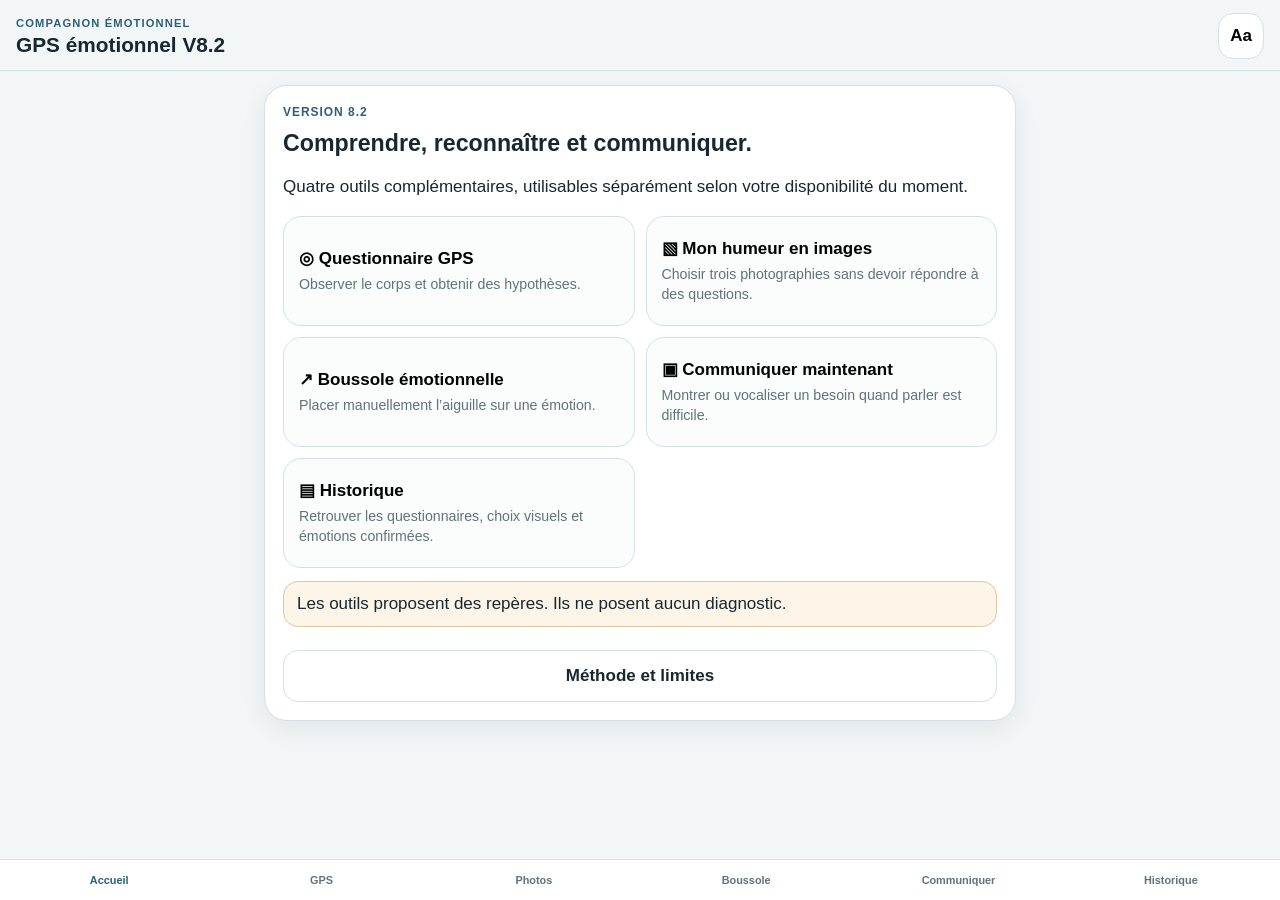
==== commit 5861ece2: "Add files via upload" ====
--- a/index.html
+++ b/index.html
@@ -1,10 +1,10 @@
 <!doctype html><html lang="fr"><head>
 <meta charset="utf-8"><meta name="viewport" content="width=device-width,initial-scale=1,viewport-fit=cover">
-<meta name="theme-color" content="#2b6178"><meta name="description" content="GPS émotionnel V8 : questionnaire, boussole et communication visuelle.">
-<meta name="apple-mobile-web-app-capable" content="yes"><title>GPS émotionnel V8</title>
+<meta name="theme-color" content="#2b6178"><meta name="description" content="GPS émotionnel V8.2 : questionnaire, boussole et communication visuelle.">
+<meta name="apple-mobile-web-app-capable" content="yes"><title>GPS émotionnel V8.2</title>
 <link rel="manifest" href="manifest.webmanifest"><link rel="stylesheet" href="styles.css">
 </head><body>
-<header class="top"><div><p>COMPAGNON ÉMOTIONNEL</p><h1>GPS émotionnel V8</h1></div><button id="settingsBtn" class="icon-btn">Aa</button></header>
+<header class="top"><div><p>COMPAGNON ÉMOTIONNEL</p><h1>GPS émotionnel V8.2</h1></div><button id="settingsBtn" class="icon-btn">Aa</button></header>
 <main id="app" aria-live="polite"></main>
 <nav class="nav">
 <button data-view="home" class="active">Accueil</button><button data-view="gps">GPS</button><button data-view="visual">Photos</button><button data-view="compass">Boussole</button><button data-view="communicate">Communiquer</button><button data-view="history">Historique</button>
--- a/styles.css
+++ b/styles.css
@@ -34,3 +34,13 @@
 .visual-selected-strip img{width:100%;aspect-ratio:1.45/1;object-fit:cover;border-radius:12px}
 .visual-result{text-align:center;padding:22px 12px}.visual-result-icon{font-size:4rem}.visual-dominant{font-size:2rem;margin:.2rem 0}
 @media(max-width:560px){.photo-grid{grid-template-columns:1fr}.visual-actions{grid-template-columns:1fr}.photo-card img{aspect-ratio:2.45/1}}
+
+/* V8.1 — sélection photographique sans légendes visibles */
+.photo-card.image-only{background:#000;line-height:0}
+.photo-card.image-only img{width:100%;aspect-ratio:1.55/1;object-fit:cover}
+.photo-card.image-only .check-mark{line-height:1}
+.visual-thumb{line-height:0}
+.visual-thumb img{height:74px}
+@media(max-width:560px){
+  .photo-card.image-only img{aspect-ratio:1.45/1}
+}
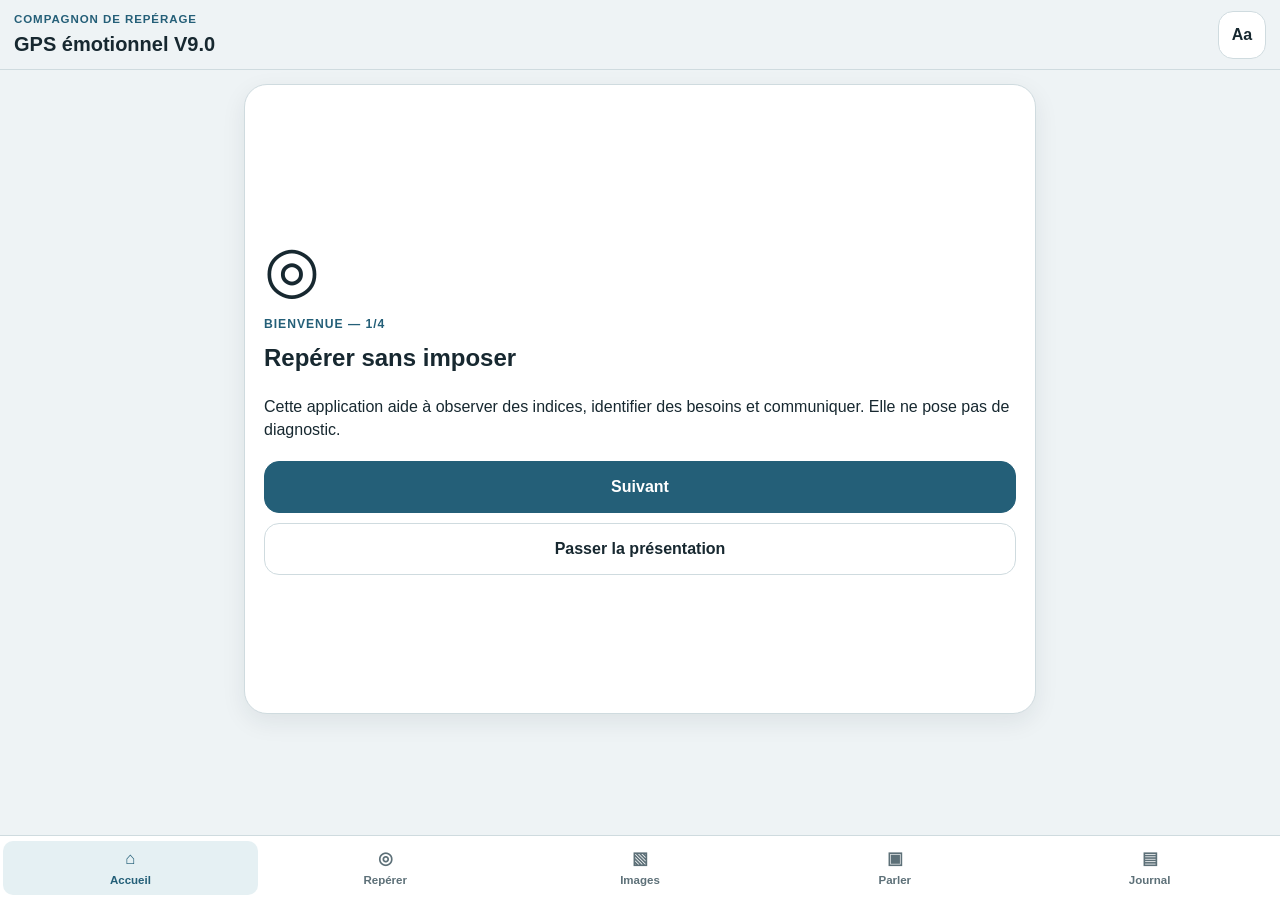
==== commit 8da6cefe: "Add files via upload" ====
--- a/index.html
+++ b/index.html
@@ -1,19 +1,276 @@
 <!doctype html><html lang="fr"><head>
 <meta charset="utf-8"><meta name="viewport" content="width=device-width,initial-scale=1,viewport-fit=cover">
-<meta name="theme-color" content="#2b6178"><meta name="description" content="GPS émotionnel V8.2 : questionnaire, boussole et communication visuelle.">
-<meta name="apple-mobile-web-app-capable" content="yes"><title>GPS émotionnel V8.2</title>
-<link rel="manifest" href="manifest.webmanifest"><link rel="stylesheet" href="styles.css">
+<meta name="theme-color" content="#245f78"><meta name="description" content="GPS émotionnel V9 : repérer ses états internes, identifier ses besoins et communiquer.">
+<meta name="apple-mobile-web-app-capable" content="yes"><meta name="mobile-web-app-capable" content="yes"><title>GPS émotionnel V9</title>
+<style>
+:root{--bg:#eef3f5;--card:#fff;--ink:#172830;--muted:#5d7078;--line:#cfdbdf;--accent:#245f78;--accent2:#17475b;--soft:#e5f0f3;--ok:#e9f5ee;--warn:#fbf3df;--danger:#f9e9e7;--shadow:0 8px 24px rgba(20,40,50,.08);--font-scale:1}
+*{box-sizing:border-box}html{font-size:calc(16px * var(--font-scale));scroll-behavior:smooth}body{margin:0;background:var(--bg);color:var(--ink);font-family:-apple-system,BlinkMacSystemFont,"Segoe UI",Roboto,Arial,sans-serif;padding-bottom:116px;line-height:1.45}button,input,textarea,select{font:inherit;color:inherit}button{cursor:pointer}.skip-link{position:fixed;left:8px;top:-80px;z-index:999;background:var(--accent);color:#fff;padding:10px 14px;border-radius:10px}.skip-link:focus{top:8px}.topbar{position:sticky;top:0;z-index:40;display:flex;justify-content:space-between;align-items:center;padding:calc(11px + env(safe-area-inset-top)) 14px 10px;background:color-mix(in srgb,var(--bg) 94%,transparent);border-bottom:1px solid var(--line);backdrop-filter:blur(10px)}.brand{min-width:0}.brand p{margin:0;color:var(--accent);font-size:.72rem;font-weight:900;letter-spacing:.08em}.brand h1{margin:.1rem 0 0;font-size:1.25rem;white-space:nowrap;overflow:hidden;text-overflow:ellipsis}.icon-btn{width:48px;height:48px;border:1px solid var(--line);background:var(--card);border-radius:15px;font-weight:900}.container{max-width:820px;margin:0 auto;padding:14px}.card{background:var(--card);border:1px solid var(--line);border-radius:23px;padding:19px;box-shadow:var(--shadow);margin-bottom:14px}.card.flat{box-shadow:none}.eyebrow{margin:0 0 .45rem;color:var(--accent);font-size:.76rem;font-weight:900;letter-spacing:.08em;text-transform:uppercase}h2{font-size:1.5rem;line-height:1.25;margin:.15rem 0 .75rem}h3{font-size:1.08rem;margin:1rem 0 .55rem}p{margin:.6rem 0}.muted{color:var(--muted)}.small{font-size:.84rem}.grid{display:grid;grid-template-columns:repeat(2,minmax(0,1fr));gap:11px}.module,.choice,.state-card,.need-card,.action-card,.message-card{border:1px solid var(--line);border-radius:18px;background:#fbfcfc;padding:15px;text-align:left;min-height:96px}.module strong,.choice strong,.need-card strong,.action-card strong{display:block;margin-bottom:5px}.module small,.choice small,.need-card small,.action-card small{display:block;color:var(--muted);line-height:1.35}.module.primary-module{background:var(--soft);border-color:var(--accent)}.primary,.secondary,.danger-btn,.answer{width:100%;min-height:52px;border-radius:15px;padding:12px 15px;font-weight:850;margin-top:10px}.primary{background:var(--accent);border:1px solid var(--accent);color:#fff}.primary:hover{background:var(--accent2)}.secondary{background:var(--card);border:1px solid var(--line)}.danger-btn{background:var(--danger);border:1px solid #d9aaa5}.inline-actions{display:flex;gap:9px;flex-wrap:wrap}.inline-actions>*{flex:1 1 170px}.notice{padding:13px;border:1px solid #dcc594;border-radius:15px;background:var(--warn);margin:13px 0}.notice.ok{background:var(--ok);border-color:#b8d8c3}.notice.danger{background:var(--danger);border-color:#d7aaa5}.progress-label{display:flex;justify-content:space-between;color:var(--muted);font-size:.84rem;margin-bottom:7px}.progress{height:10px;border-radius:999px;background:#dfe7ea;overflow:hidden;margin-bottom:14px}.progress>div{height:100%;background:var(--accent)}.question-card{min-height:430px;display:flex;flex-direction:column}.zone{display:inline-flex;align-self:flex-start;background:var(--soft);color:var(--accent);padding:7px 10px;border-radius:999px;font-size:.82rem;font-weight:850}.question{font-size:1.55rem;line-height:1.25;margin:20px 0 8px}.answers{display:grid;gap:9px;margin-top:auto;padding-top:18px}.answer{margin:0;text-align:left;border:1px solid var(--line)}.answer.yes{background:var(--ok)}.answer.no{background:#f2f5f6}.answer.unsure{background:var(--warn)}.answer.selected,.choice.selected,.state-card.selected,.need-card.selected,.action-card.selected{border:3px solid var(--accent);background:var(--soft)}.choice-grid{display:grid;gap:10px}.result-title{display:flex;align-items:center;gap:12px}.result-icon{font-size:2.4rem}.state-card{min-height:auto;margin:9px 0}.state-card .kind{color:var(--muted);font-size:.8rem}.state-card ul{margin:.55rem 0 0;padding-left:1.2rem}.pill-row{display:flex;flex-wrap:wrap;gap:7px}.pill,.chip{display:inline-flex;align-items:center;gap:5px;padding:7px 10px;border-radius:999px;background:var(--soft);border:1px solid var(--line);font-size:.84rem;font-weight:800}.chip{background:var(--card);cursor:pointer}.chip.selected{background:var(--accent);color:#fff;border-color:var(--accent)}.field{display:grid;gap:7px;margin:14px 0;font-weight:800}.field input,.field textarea,.field select{width:100%;padding:12px;border:1px solid var(--line);border-radius:13px;background:var(--card)}.field textarea{min-height:92px}.range-line{display:grid;grid-template-columns:48px 1fr 48px;gap:10px;align-items:center}.range-value{font-size:1.25rem;font-weight:900;text-align:center}.nav{position:fixed;left:0;right:0;bottom:0;z-index:45;display:grid;grid-template-columns:repeat(5,1fr);background:color-mix(in srgb,var(--card) 96%,transparent);border-top:1px solid var(--line);padding:5px 3px calc(5px + env(safe-area-inset-bottom))}.nav button{min-height:54px;border:0;background:transparent;color:var(--muted);font-size:.72rem;font-weight:850;padding:6px 2px;border-radius:10px}.nav button.active{color:var(--accent);background:var(--soft)}.nav button span{display:block;font-size:1.05rem;margin-bottom:1px}.visual-steps{display:grid;grid-template-columns:repeat(3,1fr);gap:8px;margin:16px 0}.visual-step{padding:9px 6px;border-radius:13px;background:var(--soft);text-align:center;font-size:.78rem;font-weight:800}.photo-grid{display:grid;grid-template-columns:repeat(2,minmax(0,1fr));gap:12px}.photo-card{position:relative;border:3px solid transparent;border-radius:18px;background:#000;padding:0;overflow:hidden;line-height:0}.photo-card img{display:block;width:100%;aspect-ratio:1.55/1;object-fit:cover}.photo-card.selected{border-color:var(--accent);box-shadow:0 0 0 3px var(--soft)}.check-mark{position:absolute;top:8px;right:8px;width:34px;height:34px;border-radius:50%;background:var(--accent);color:#fff;display:grid;place-items:center;font-weight:900;line-height:1}.visual-shortlist{display:flex;gap:8px;overflow:auto;padding:4px 0 10px}.visual-thumb{position:relative;flex:0 0 118px;border:3px solid transparent;border-radius:14px;overflow:hidden;background:#000;padding:0;line-height:0}.visual-thumb img{width:100%;height:78px;object-fit:cover;display:block}.visual-thumb.selected{border-color:var(--accent)}.compass-plane{position:relative;width:min(100%,620px);aspect-ratio:1;margin:18px auto;border:3px solid var(--accent);border-radius:22px;background:linear-gradient(to right,rgba(183,96,96,.12),rgba(255,255,255,.88),rgba(95,163,126,.15)),linear-gradient(to bottom,rgba(224,159,47,.12),transparent,rgba(83,118,151,.12));touch-action:none}.compass-plane::before,.compass-plane::after{content:"";position:absolute;background:rgba(36,95,120,.32)}.compass-plane::before{left:50%;top:0;bottom:0;width:2px}.compass-plane::after{top:50%;left:0;right:0;height:2px}.axis{position:absolute;z-index:3;background:var(--card);border:1px solid var(--line);border-radius:999px;padding:4px 8px;font-size:.7rem;font-weight:900;color:var(--accent)}.axis.a-top{top:-12px;left:50%;transform:translateX(-50%)}.axis.a-bottom{bottom:-12px;left:50%;transform:translateX(-50%)}.axis.a-left{left:-12px;top:50%;transform:translateY(-50%) rotate(-90deg)}.axis.a-right{right:-12px;top:50%;transform:translateY(-50%) rotate(90deg)}.state-dot{position:absolute;z-index:4;transform:translate(-50%,-50%);width:44px;height:44px;border-radius:50%;border:2px solid var(--line);background:rgba(255,255,255,.94);display:grid;place-items:center;font-size:1.15rem}.state-dot:hover,.state-dot:focus{border-color:var(--accent);outline:3px solid color-mix(in srgb,var(--accent) 30%,transparent)}.marker{position:absolute;z-index:6;transform:translate(-50%,-50%);width:30px;height:30px;border-radius:50%;background:var(--accent);border:5px solid #fff;box-shadow:0 0 0 3px var(--accent);pointer-events:none}.compass-label{min-height:70px;text-align:center;padding:12px;border:1px solid var(--line);border-radius:15px;background:var(--soft)}.message-card{min-height:125px;display:flex;flex-direction:column;align-items:center;justify-content:center;text-align:center;gap:7px;font-weight:850}.message-icon{font-size:2.2rem}.selected-message{text-align:center;border:2px solid var(--accent);border-radius:18px;padding:18px;background:var(--soft)}.selected-message .big-icon{font-size:3rem}.selected-message .big-text{font-size:1.55rem;font-weight:900}.fullscreen-message{position:fixed;inset:0;z-index:100;background:var(--card);display:flex;flex-direction:column;align-items:center;justify-content:center;padding:26px;text-align:center}.fullscreen-message .fs-icon{font-size:6rem}.fullscreen-message .fs-text{font-size:clamp(2rem,9vw,4.8rem);font-weight:900}.fullscreen-message .close-fs{position:absolute;top:calc(12px + env(safe-area-inset-top));right:12px;width:52px;height:52px}.phrase-builder{display:flex;flex-wrap:wrap;gap:8px;min-height:64px;padding:12px;border:1px solid var(--line);border-radius:15px}.word-bank{display:flex;flex-wrap:wrap;gap:8px}.word-bank button{border:1px solid var(--line);border-radius:999px;background:var(--card);padding:9px 11px}.history-item{padding:15px 0;border-top:1px solid var(--line)}.history-item:first-child{border-top:0}.history-meta{display:flex;flex-wrap:wrap;gap:7px;margin:.5rem 0}.empty-state{text-align:center;padding:35px 15px}.settings-dialog{width:min(94vw,540px);max-height:88vh;overflow:auto;border:0;border-radius:22px;padding:19px;background:var(--card);color:var(--ink)}.settings-dialog::backdrop{background:rgba(0,0,0,.4)}.dialog-head{display:flex;justify-content:space-between;align-items:center}.check{display:flex;align-items:flex-start;gap:10px;padding:12px 0;border-top:1px solid var(--line)}.check input{width:22px;height:22px}.onboarding{min-height:70vh;display:flex;flex-direction:column;justify-content:center}.onboarding-icon{font-size:4rem}.footer-note{text-align:center;color:var(--muted);font-size:.78rem;margin:20px}.font-large{--font-scale:1.16}.font-xlarge{--font-scale:1.32}.high-contrast{--bg:#fff;--card:#fff;--ink:#000;--muted:#222;--line:#000;--accent:#003f59;--accent2:#002b3c;--soft:#d7edf6}.dark{--bg:#152126;--card:#202f35;--ink:#f4f7f8;--muted:#c0cbd0;--line:#53656d;--accent:#8dccdf;--accent2:#b5e4f0;--soft:#29434d;--ok:#234437;--warn:#4d4025;--danger:#4d302f;--shadow:none}.low-stim{--shadow:none}.low-stim .card,.low-stim .module,.low-stim .choice{border-radius:13px}.low-stim .compass-plane{background:var(--card)}.reduce-motion *{scroll-behavior:auto!important;animation:none!important;transition:none!important}.sr-only{position:absolute!important;width:1px!important;height:1px!important;padding:0!important;margin:-1px!important;overflow:hidden!important;clip:rect(0,0,0,0)!important;white-space:nowrap!important;border:0!important}:focus-visible{outline:3px solid var(--accent);outline-offset:3px}
+@media(max-width:580px){.container{padding:10px}.card{padding:16px}.grid{grid-template-columns:1fr 1fr}.question{font-size:1.38rem}.photo-grid{grid-template-columns:1fr}.inline-actions{display:grid}.compass-plane{width:calc(100% - 14px)}.state-dot{width:38px;height:38px;font-size:1rem}.nav button{font-size:.68rem}}
+@media(max-width:390px){.grid{grid-template-columns:1fr}.visual-steps{grid-template-columns:1fr}.nav button{font-size:.63rem}.nav button span{font-size:.95rem}.brand h1{font-size:1.08rem}}
+</style>
+<link rel="manifest" href="./manifest.webmanifest">
+<link rel="icon" type="image/png" sizes="192x192" href="./assets/icons/icon-192.png">
+<link rel="icon" type="image/png" sizes="512x512" href="./assets/icons/icon-512.png">
+<link rel="apple-touch-icon" sizes="180x180" href="./assets/icons/apple-touch-icon.png">
+<meta name="application-name" content="GPS émotionnel V9">
+<meta name="apple-mobile-web-app-title" content="GPS émotionnel V9">
 </head><body>
-<header class="top"><div><p>COMPAGNON ÉMOTIONNEL</p><h1>GPS émotionnel V8.2</h1></div><button id="settingsBtn" class="icon-btn">Aa</button></header>
-<main id="app" aria-live="polite"></main>
-<nav class="nav">
-<button data-view="home" class="active">Accueil</button><button data-view="gps">GPS</button><button data-view="visual">Photos</button><button data-view="compass">Boussole</button><button data-view="communicate">Communiquer</button><button data-view="history">Historique</button>
+<a class="skip-link" href="#app">Aller au contenu</a>
+<header class="topbar"><div class="brand"><p>COMPAGNON DE REPÉRAGE</p><h1>GPS émotionnel V9.0</h1></div><button id="settingsBtn" class="icon-btn" aria-label="Ouvrir les réglages">Aa</button></header>
+<main id="app" class="container" tabindex="-1" aria-live="polite"></main>
+<nav class="nav" aria-label="Navigation principale">
+<button data-view="home" class="active"><span>⌂</span>Accueil</button>
+<button data-view="assessment"><span>◎</span>Repérer</button>
+<button data-view="visual"><span>▧</span>Images</button>
+<button data-view="communicate"><span>▣</span>Parler</button>
+<button data-view="history"><span>▤</span>Journal</button>
 </nav>
-<dialog id="settingsDialog"><form method="dialog"><div class="dialog-head"><h2>Réglages</h2><button class="icon-btn" value="cancel">×</button></div>
-<label class="field">Taille du texte<select id="fontSize"><option value="normal">Normale</option><option value="large">Grande</option><option value="xlarge">Très grande</option></select></label>
-<label class="check"><input id="contrast" type="checkbox"> Contraste renforcé</label>
-<label class="check"><input id="motion" type="checkbox"> Réduire les animations</label>
-<label class="check"><input id="snapCompass" type="checkbox" checked> Accrocher l’aiguille à l’émotion la plus proche</label>
-<label class="check"><input id="confirmSpeech" type="checkbox" checked> Confirmer avant de faire parler le téléphone</label>
-<button id="saveSettings" class="primary">Enregistrer</button></form></dialog>
-<script src="app.js"></script></body></html>+<dialog id="settingsDialog" class="settings-dialog"><form method="dialog"><div class="dialog-head"><h2>Réglages</h2><button class="icon-btn" value="cancel" aria-label="Fermer">×</button></div>
+<label class="field">Taille du texte<select id="fontSize"><option value="normal">Normale</option><option value="large">Grande</option><option value="xlarge">Très grande</option><option value="system">Selon le système</option></select></label>
+<label class="field">Apparence<select id="theme"><option value="light">Claire</option><option value="dark">Sombre</option></select></label>
+<label class="check"><input id="contrast" type="checkbox"> <span>Contraste renforcé</span></label>
+<label class="check"><input id="lowStim" type="checkbox"> <span>Mode faible stimulation</span></label>
+<label class="check"><input id="motion" type="checkbox"> <span>Réduire les animations</span></label>
+<label class="check"><input id="snapCompass" type="checkbox" checked> <span>Accrocher la boussole au mot le plus proche lors de la validation</span></label>
+<label class="check"><input id="confirmSpeech" type="checkbox" checked> <span>Confirmer avant de faire parler le téléphone</span></label>
+<label class="field">Conservation de l’historique<select id="retention"><option value="unlimited">Sans limite</option><option value="30">30 jours</option><option value="90">90 jours</option><option value="365">Un an</option></select></label>
+<button id="saveSettings" class="primary" value="default">Enregistrer</button></form></dialog>
+<script>'use strict';
+const STATES={"joy": {"name": "Joie", "kind": "Émotion probable", "icon": "☀", "function": "Signale une situation favorable et peut favoriser l’approche, l’exploration ou le partage.", "needs": ["continuer", "profiter", "partager"]}, "anger": {"name": "Colère", "kind": "Émotion probable", "icon": "⚡", "function": "Mobilise l’énergie face à un obstacle, une injustice ou une limite dépassée.", "needs": ["limite", "espace", "justice", "action claire"]}, "fear": {"name": "Peur", "kind": "Émotion probable", "icon": "△", "function": "Prépare à se protéger rapidement face à un danger présent.", "needs": ["sécurité", "distance", "aide immédiate"]}, "anxiety": {"name": "Anxiété", "kind": "Émotion probable", "icon": "≈", "function": "Maintient la vigilance face à une menace possible ou anticipée.", "needs": ["prévisibilité", "information", "plan", "réassurance"]}, "disgust": {"name": "Dégoût", "kind": "Émotion probable", "icon": "⊘", "function": "Protège d’un contact, d’une odeur, d’un goût ou d’une situation perçue comme nocive.", "needs": ["éloignement", "arrêt", "protection"]}, "sadness": {"name": "Tristesse", "kind": "Émotion probable", "icon": "☂", "function": "Favorise le ralentissement, la récupération et la recherche de soutien.", "needs": ["repos", "soutien", "temps", "réconfort"]}, "shame": {"name": "Honte", "kind": "Émotion probable", "icon": "○", "function": "Peut apparaître lors d’une exposition sociale difficile et favoriser le retrait ou la réparation.", "needs": ["respect", "sécurité relationnelle", "réparation"]}, "calm": {"name": "Apaisement", "kind": "État de régulation probable", "icon": "≈", "function": "Correspond à une baisse de l’activation et à une restauration des ressources.", "needs": ["maintenir le calme", "repos", "sécurité"]}, "sensory": {"name": "Surcharge sensorielle", "kind": "État non émotionnel possible", "icon": "✦", "function": "Indique surtout que les stimulations dépassent les capacités disponibles du moment.", "needs": ["silence", "obscurité", "distance", "réduction des stimulations"]}, "fatigue": {"name": "Fatigue / vide", "kind": "État non émotionnel possible", "icon": "◐", "function": "Décrit principalement un manque de ressources, un ralentissement ou un épuisement.", "needs": ["pause", "repos", "sommeil", "réduction de la demande"]}};
+const QUESTIONS=[{"id": "medical", "stage": "Sécurité", "q": "Ai-je maintenant un malaise, une forte douleur dans la poitrine ou beaucoup de mal à respirer ?", "help": "Si oui, le questionnaire s’arrête. Ces signes doivent être évalués médicalement.", "safety": true, "mode": "short"}, {"id": "sound", "stage": "Sens", "q": "Les sons me gênent-ils plus que d’habitude ?", "tier": "core", "mode": "short", "w": {"sensory": 5}}, {"id": "light", "stage": "Sens", "q": "La lumière me gêne-t-elle maintenant ?", "tier": "core", "mode": "short", "w": {"sensory": 5}}, {"id": "touch", "stage": "Sens", "q": "Un vêtement, un contact ou une texture est-il difficile à supporter ?", "tier": "core", "mode": "full", "w": {"sensory": 5, "disgust": 1}}, {"id": "silence", "stage": "Sens", "q": "Ai-je besoin de silence maintenant ?", "tier": "core", "mode": "short", "w": {"sensory": 6}}, {"id": "dark", "stage": "Sens", "q": "Ai-je besoin de moins de lumière maintenant ?", "tier": "core", "mode": "full", "w": {"sensory": 5}}, {"id": "sudden_fatigue", "stage": "Énergie", "q": "Suis-je soudain très fatigué ?", "tier": "core", "mode": "short", "w": {"fatigue": 6, "sadness": 1}}, {"id": "heavy_body", "stage": "Corps entier", "q": "Mon corps me paraît-il lourd ?", "tier": "core", "mode": "short", "w": {"fatigue": 5, "sadness": 4}}, {"id": "low_limbs", "stage": "Bras et jambes", "q": "Mes bras ou mes jambes manquent-ils d’énergie ?", "tier": "core", "mode": "full", "w": {"fatigue": 4, "sadness": 4}}, {"id": "still_body", "stage": "Corps entier", "q": "Ai-je du mal à mettre mon corps en mouvement ?", "tier": "core", "mode": "full", "w": {"fatigue": 4, "sadness": 2}}, {"id": "empty", "stage": "Corps entier", "q": "Est-ce que je ressens une sensation de vide ?", "tier": "core", "mode": "short", "w": {"fatigue": 6, "sadness": 2}}, {"id": "easy_breath", "stage": "Respiration", "q": "Est-ce que je respire facilement ?", "tier": "core", "mode": "short", "w": {"calm": 5, "joy": 2}}, {"id": "wide_breath", "stage": "Respiration", "q": "Ma respiration est-elle ample et régulière ?", "tier": "core", "mode": "full", "w": {"calm": 5, "joy": 2}}, {"id": "soft_warmth", "stage": "Corps entier", "q": "Est-ce que je sens une chaleur douce dans mon corps ?", "tier": "core", "mode": "short", "w": {"calm": 6, "joy": 2}}, {"id": "relaxed_muscles", "stage": "Muscles", "q": "Mes muscles sont-ils relâchés ?", "tier": "research", "mode": "full", "w": {"calm": 3}}, {"id": "pleasant_energy", "stage": "Bras et jambes", "q": "Ai-je une énergie agréable dans les bras ou les jambes ?", "tier": "core", "mode": "short", "w": {"joy": 6}}, {"id": "upper_warmth", "stage": "Poitrine et tête", "q": "Est-ce que je sens une chaleur agréable dans la poitrine ou la tête ?", "tier": "core", "mode": "full", "w": {"joy": 5, "calm": 2}}, {"id": "spont_smile", "stage": "Visage", "q": "Est-ce que les coins de ma bouche remontent sans que je le décide ?", "tier": "research", "mode": "full", "w": {"joy": 2}}, {"id": "jaw", "stage": "Visage", "q": "Ma mâchoire est-elle serrée ?", "tier": "core", "mode": "short", "w": {"anger": 6}}, {"id": "fists", "stage": "Mains", "q": "Mes mains sont-elles fermées ou très serrées ?", "tier": "core", "mode": "full", "w": {"anger": 6}}, {"id": "arm_tension", "stage": "Bras", "q": "Mes bras sont-ils tendus ?", "tier": "core", "mode": "full", "w": {"anger": 5}}, {"id": "head_tension", "stage": "Tête", "q": "Est-ce que je sens une forte tension dans la tête ?", "tier": "core", "mode": "full", "w": {"anger": 4}}, {"id": "body_heat", "stage": "Corps entier", "q": "Est-ce que j’ai chaud alors que la pièce n’est pas plus chaude ?", "tier": "core", "mode": "short", "w": {"anger": 4, "shame": 1}}, {"id": "heart_fast_activation", "stage": "Poitrine", "q": "Mon cœur bat-il plus vite que d’habitude ?", "tier": "research", "mode": "short", "w": {"anger": 2, "fear": 3, "anxiety": 3, "shame": 1}}, {"id": "fast_breath", "stage": "Respiration", "q": "Est-ce que je respire plus vite que d’habitude ?", "tier": "research", "mode": "full", "w": {"anger": 2, "fear": 3, "anxiety": 3}}, {"id": "tight_chest", "stage": "Poitrine", "q": "Ma poitrine est-elle serrée ?", "tier": "core", "mode": "short", "w": {"fear": 5, "anxiety": 4}}, {"id": "short_breath", "stage": "Respiration", "q": "Mon souffle est-il court ?", "tier": "core", "mode": "short", "w": {"fear": 6, "anxiety": 4}}, {"id": "weak_legs", "stage": "Jambes", "q": "Mes jambes semblent-elles faibles ou prêtes à lâcher ?", "tier": "core", "mode": "short", "w": {"fear": 7}}, {"id": "tremble", "stage": "Corps ou mains", "q": "Est-ce que mes mains ou mon corps tremblent ?", "tier": "research", "mode": "full", "w": {"fear": 4, "anxiety": 3}}, {"id": "cold_sweat", "stage": "Peau", "q": "Est-ce que je transpire ou que j’ai des frissons sans raison évidente ?", "tier": "research", "mode": "full", "w": {"fear": 3, "anxiety": 3}}, {"id": "belly_knot", "stage": "Ventre", "q": "Est-ce que je sens un nœud dans le ventre ?", "tier": "core", "mode": "short", "w": {"anxiety": 6}}, {"id": "chest_pressure", "stage": "Poitrine", "q": "Est-ce que je sens une pression dans la poitrine ?", "tier": "core", "mode": "full", "w": {"anxiety": 5, "fear": 3}}, {"id": "dry_mouth", "stage": "Bouche", "q": "Ma bouche est-elle plus sèche que d’habitude ?", "tier": "research", "mode": "full", "w": {"anxiety": 2, "fear": 1}}, {"id": "nausea", "stage": "Ventre", "q": "Ai-je la nausée ou l’estomac retourné ?", "tier": "research", "mode": "full", "w": {"disgust": 4, "anxiety": 3, "fear": 1}}, {"id": "general_tension", "stage": "Muscles", "q": "Plusieurs muscles de mon corps sont-ils tendus en même temps ?", "tier": "research", "mode": "full", "w": {"anxiety": 3, "anger": 2}}, {"id": "throat_reaction", "stage": "Gorge", "q": "Est-ce que ma gorge se serre ou réagit fortement ?", "tier": "core", "mode": "full", "w": {"disgust": 5, "fear": 1}}, {"id": "stomach_reaction", "stage": "Estomac", "q": "Est-ce que mon estomac réagit fortement ?", "tier": "core", "mode": "short", "w": {"disgust": 6, "anxiety": 2}}, {"id": "recoil", "stage": "Mouvement", "q": "Est-ce que mon corps recule tout seul ?", "tier": "core", "mode": "full", "w": {"disgust": 6, "shame": 1}}, {"id": "bad_taste_saliva", "stage": "Bouche", "q": "Ai-je un goût désagréable ou plus de salive dans la bouche ?", "tier": "research", "mode": "full", "w": {"disgust": 3}}, {"id": "throat_knot", "stage": "Gorge", "q": "Ma gorge est-elle nouée ?", "tier": "core", "mode": "short", "w": {"sadness": 6, "fear": 1}}, {"id": "eyes_wet", "stage": "Yeux", "q": "Mes yeux sont-ils humides ou ai-je envie de pleurer ?", "tier": "research", "mode": "full", "w": {"sadness": 4}}, {"id": "slow_movement", "stage": "Mouvement", "q": "Est-ce que mes mouvements sont plus lents que d’habitude ?", "tier": "research", "mode": "full", "w": {"sadness": 3, "fatigue": 3}}, {"id": "chest_ache", "stage": "Poitrine", "q": "Est-ce que je sens une douleur diffuse ou un poids dans la poitrine ?", "tier": "research", "mode": "full", "w": {"sadness": 3, "anxiety": 2}}, {"id": "face_hot", "stage": "Visage", "q": "Mon visage est-il chaud ?", "tier": "core", "mode": "short", "w": {"shame": 6, "anger": 1}}, {"id": "face_red", "stage": "Visage", "q": "Mon visage est-il plus rouge que d’habitude ?", "tier": "core", "mode": "full", "w": {"shame": 5, "anger": 1}}, {"id": "body_shrink", "stage": "Corps entier", "q": "Est-ce que mon corps se replie ou prend moins de place ?", "tier": "core", "mode": "full", "w": {"shame": 6, "sadness": 1}}, {"id": "stomach_shame", "stage": "Ventre", "q": "Est-ce que mon ventre devient inconfortable quand je pense au regard des autres ?", "tier": "research", "mode": "full", "w": {"shame": 3, "anxiety": 2}}, {"id": "danger_now", "stage": "Situation", "q": "Un danger est-il présent ici, maintenant ?", "tier": "context", "mode": "short", "w": {"fear": 8}}, {"id": "future_threat", "stage": "Situation", "q": "Est-ce que je pense à un problème qui pourrait arriver plus tard ?", "tier": "context", "mode": "short", "w": {"anxiety": 8}}, {"id": "obstacle_limit", "stage": "Situation", "q": "Quelqu’un ou quelque chose bloque-t-il ce que je veux faire, ou dépasse-t-il une limite ?", "tier": "context", "mode": "short", "w": {"anger": 8}}, {"id": "loss", "stage": "Situation", "q": "Est-ce que je viens de perdre quelque chose d’important, ou d’être déçu ?", "tier": "context", "mode": "full", "w": {"sadness": 8}}, {"id": "social_exposure", "stage": "Situation", "q": "Est-ce que je pense avoir fait une erreur devant quelqu’un ?", "tier": "context", "mode": "short", "w": {"shame": 8}}, {"id": "noxious", "stage": "Situation", "q": "Est-ce que quelque chose me paraît sale, mauvais, contaminé ou impossible à avaler ?", "tier": "context", "mode": "full", "w": {"disgust": 8}}, {"id": "favorable", "stage": "Situation", "q": "Est-ce que quelque chose d’agréable ou d’attendu vient de se produire ?", "tier": "context", "mode": "full", "w": {"joy": 8}}];
+const SHORT_IDS=new Set(["belly_knot", "body_heat", "danger_now", "easy_breath", "empty", "face_hot", "future_threat", "heart_fast_activation", "heavy_body", "jaw", "light", "medical", "obstacle_limit", "pleasant_energy", "short_breath", "silence", "social_exposure", "soft_warmth", "sound", "stomach_reaction", "sudden_fatigue", "throat_knot", "tight_chest", "weak_legs"]);
+const COMPASS=[{"id": "joy", "angle": 18, "family": "Agréable et activée", "activation": "Énergie forte", "nuances": ["content", "soulagé", "fier", "enthousiaste"]}, {"id": "calm", "angle": 54, "family": "Agréable et peu activée", "activation": "Énergie faible", "nuances": ["calme", "détendu", "serein", "rassuré"]}, {"id": "fatigue", "angle": 90, "family": "Peu activée", "activation": "Énergie très faible", "nuances": ["fatigué", "vidé", "épuisé", "ralenti"]}, {"id": "sadness", "angle": 126, "family": "Désagréable et peu activée", "activation": "Énergie faible", "nuances": ["déçu", "peiné", "abattu", "découragé"]}, {"id": "shame", "angle": 162, "family": "Désagréable et repliée", "activation": "Énergie variable", "nuances": ["gêné", "embarrassé", "humilié", "coupable"]}, {"id": "disgust", "angle": 198, "family": "Désagréable et évitante", "activation": "Énergie moyenne", "nuances": ["gêné", "écœuré", "révulsé"]}, {"id": "fear", "angle": 234, "family": "Désagréable et très activée", "activation": "Énergie forte", "nuances": ["inquiet", "effrayé", "menacé", "paniqué"]}, {"id": "anxiety", "angle": 270, "family": "Désagréable et anticipatrice", "activation": "Énergie forte", "nuances": ["tendu", "préoccupé", "nerveux", "angoissé"]}, {"id": "anger", "angle": 306, "family": "Désagréable et mobilisatrice", "activation": "Énergie forte", "nuances": ["agacé", "frustré", "irrité", "furieux"]}, {"id": "sensory", "angle": 342, "family": "Surcharge non émotionnelle possible", "activation": "Énergie très forte", "nuances": ["saturé", "submergé", "surstimulé"]}];
+const COMM_IMMEDIATE=[{"icon": "✓", "text": "Oui"}, {"icon": "✕", "text": "Non"}, {"icon": "?", "text": "Je ne sais pas"}, {"icon": "⏳", "text": "Attendez"}, {"icon": "✋", "text": "Arrêtez"}, {"icon": "🤝", "text": "Aidez-moi"}, {"icon": "◯", "text": "Laissez-moi seul"}, {"icon": "↩", "text": "Je veux partir"}];
+const COMM_CATEGORIES={"communication": {"label": "Communication", "icon": "💬", "items": [{"icon": "↻", "text": "Reformulez"}, {"icon": "1", "text": "Une question à la fois"}, {"icon": "⌛", "text": "Donnez-moi plus de temps"}, {"icon": "⌨", "text": "Écrivez votre question"}, {"icon": "▣", "text": "Je réponds avec l’application"}, {"icon": "✋", "text": "Ne me touchez pas"}]}, "sensoriel": {"label": "Sensoriel", "icon": "✦", "items": [{"icon": "🔊", "text": "Trop de bruit"}, {"icon": "☀", "text": "Trop de lumière"}, {"icon": "👥", "text": "Trop de monde"}, {"icon": "◐", "text": "J’ai besoin de silence"}, {"icon": "◒", "text": "J’ai besoin de moins de lumière"}, {"icon": "↩", "text": "J’ai besoin de sortir"}]}, "physique": {"label": "Besoins physiques", "icon": "○", "items": [{"icon": "💧", "text": "J’ai besoin d’eau"}, {"icon": "🍽", "text": "J’ai besoin de manger"}, {"icon": "WC", "text": "J’ai besoin des toilettes"}, {"icon": "▱", "text": "J’ai besoin de m’allonger"}, {"icon": "❄", "text": "J’ai froid"}, {"icon": "♨", "text": "J’ai chaud"}]}, "securite": {"label": "Sécurité", "icon": "盾", "items": [{"icon": "✋", "text": "Je refuse"}, {"icon": "!", "text": "Je ne me sens pas en sécurité"}, {"icon": "👤", "text": "Appelez mon proche"}, {"icon": "i", "text": "Expliquez avant"}, {"icon": "↩", "text": "Je veux quitter cet endroit"}, {"icon": "☎", "text": "Appelez les secours"}]}};
+const VISUAL_CORPUS=[{"id":1,"file":"[data-uri]","emotion":"joy","emotionLabel":"Joie","icon":"☀️","modality":"human","modalityLabel":"Scène humaine","description":"Deux personnes riant ensemble","weights":{"joy":0.7,"calm":0.12,"fatigue":0,"sadness":0,"shame":0.07000000000000006,"disgust":0,"fear":0,"anxiety":0.03,"anger":0,"sensory":0.08}},{"id":2,"file":"[data-uri]","emotion":"joy","emotionLabel":"Joie","icon":"☀️","modality":"environment","modalityLabel":"Environnement","description":"Silhouette heureuse au lever du soleil","weights":{"joy":0.7,"calm":0.19000000000000006,"fatigue":0,"sadness":0,"shame":0,"disgust":0,"fear":0,"anxiety":0.03,"anger":0,"sensory":0.08}},{"id":3,"file":"[data-uri]","emotion":"joy","emotionLabel":"Joie","icon":"☀️","modality":"object","modalityLabel":"Objet ou symbole","description":"Tasse de café chaleureuse","weights":{"joy":0.7,"calm":0.12,"fatigue":0.07000000000000006,"sadness":0,"shame":0,"disgust":0,"fear":0,"anxiety":0.03,"anger":0,"sensory":0.08}},{"id":4,"file":"[data-uri]","emotion":"joy","emotionLabel":"Joie","icon":"☀️","modality":"sensory","modalityLabel":"Ambiance sensorielle","description":"Bulles dans la lumière","weights":{"joy":0.7,"calm":0.12,"fatigue":0,"sadness":0,"shame":0,"disgust":0,"fear":0,"anxiety":0.03,"anger":0,"sensory":0.15000000000000008}},{"id":5,"file":"[data-uri]","emotion":"calm","emotionLabel":"Apaisement","icon":"🌿","modality":"human","modalityLabel":"Scène humaine","description":"Personne méditant face à un lac","weights":{"joy":0.1,"calm":0.7,"fatigue":0.07,"sadness":0.03,"shame":0.10000000000000009,"disgust":0,"fear":0,"anxiety":0,"anger":0,"sensory":0}},{"id":6,"file":"[data-uri]","emotion":"calm","emotionLabel":"Apaisement","icon":"🌿","modality":"environment","modalityLabel":"Environnement","description":"Fauteuil dans une pièce lumineuse","weights":{"joy":0.1,"calm":0.7,"fatigue":0.07,"sadness":0.03,"shame":0,"disgust":0,"fear":0,"anxiety":0.10000000000000009,"anger":0,"sensory":0}},{"id":7,"file":"[data-uri]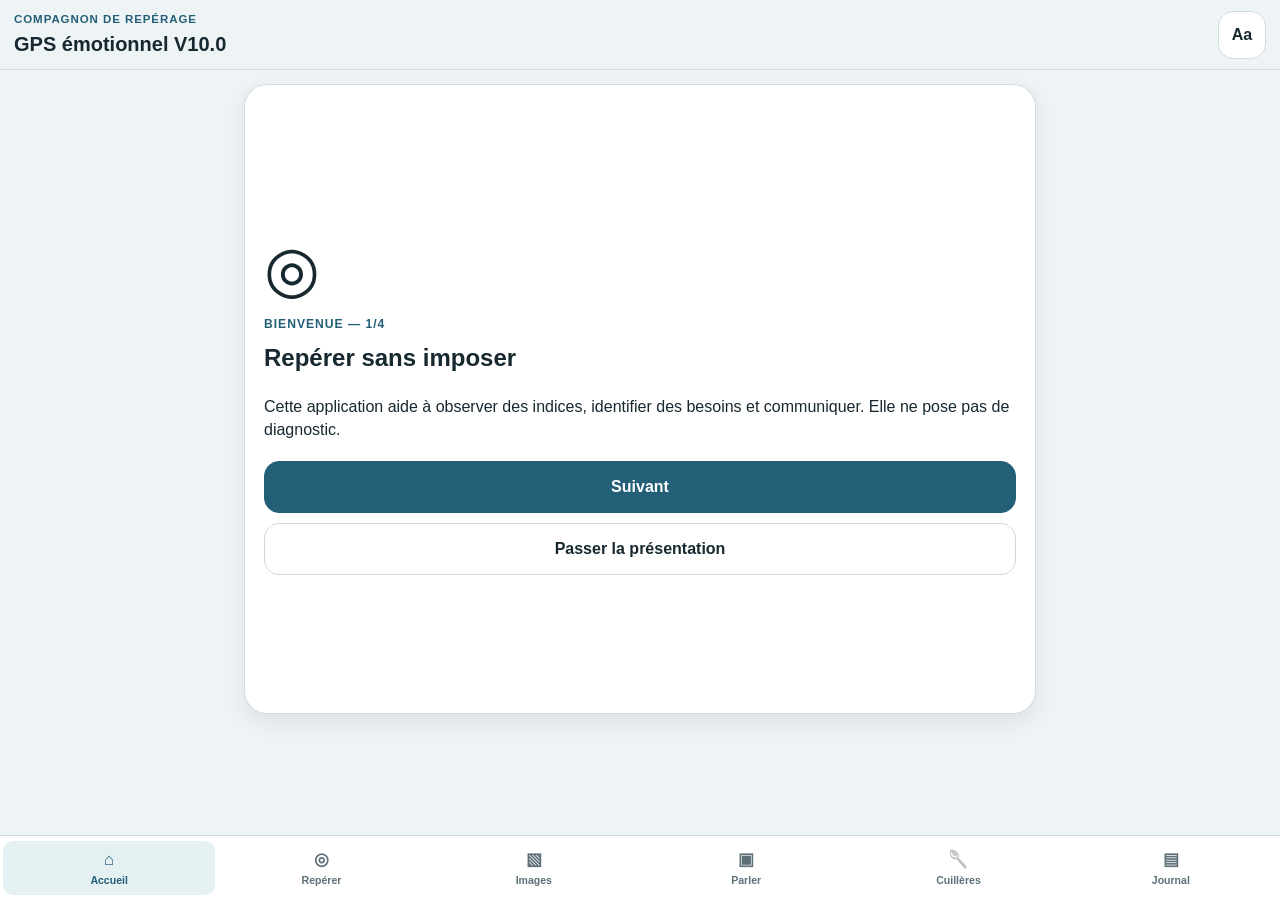
==== commit 2e60d8ac: "Add files via upload" ====
--- a/index.html
+++ b/index.html
@@ -1,28 +1,51 @@
 <!doctype html><html lang="fr"><head>
 <meta charset="utf-8"><meta name="viewport" content="width=device-width,initial-scale=1,viewport-fit=cover">
-<meta name="theme-color" content="#245f78"><meta name="description" content="GPS émotionnel V9 : repérer ses états internes, identifier ses besoins et communiquer.">
-<meta name="apple-mobile-web-app-capable" content="yes"><meta name="mobile-web-app-capable" content="yes"><title>GPS émotionnel V9</title>
+<meta name="theme-color" content="#245f78"><meta name="description" content="GPS émotionnel V10 : repérer ses états internes, enregistrer un constat, suivre ses cuillères et communiquer.">
+<meta name="apple-mobile-web-app-capable" content="yes"><meta name="mobile-web-app-capable" content="yes"><title>GPS émotionnel V10</title>
 <style>
 :root{--bg:#eef3f5;--card:#fff;--ink:#172830;--muted:#5d7078;--line:#cfdbdf;--accent:#245f78;--accent2:#17475b;--soft:#e5f0f3;--ok:#e9f5ee;--warn:#fbf3df;--danger:#f9e9e7;--shadow:0 8px 24px rgba(20,40,50,.08);--font-scale:1}
 *{box-sizing:border-box}html{font-size:calc(16px * var(--font-scale));scroll-behavior:smooth}body{margin:0;background:var(--bg);color:var(--ink);font-family:-apple-system,BlinkMacSystemFont,"Segoe UI",Roboto,Arial,sans-serif;padding-bottom:116px;line-height:1.45}button,input,textarea,select{font:inherit;color:inherit}button{cursor:pointer}.skip-link{position:fixed;left:8px;top:-80px;z-index:999;background:var(--accent);color:#fff;padding:10px 14px;border-radius:10px}.skip-link:focus{top:8px}.topbar{position:sticky;top:0;z-index:40;display:flex;justify-content:space-between;align-items:center;padding:calc(11px + env(safe-area-inset-top)) 14px 10px;background:color-mix(in srgb,var(--bg) 94%,transparent);border-bottom:1px solid var(--line);backdrop-filter:blur(10px)}.brand{min-width:0}.brand p{margin:0;color:var(--accent);font-size:.72rem;font-weight:900;letter-spacing:.08em}.brand h1{margin:.1rem 0 0;font-size:1.25rem;white-space:nowrap;overflow:hidden;text-overflow:ellipsis}.icon-btn{width:48px;height:48px;border:1px solid var(--line);background:var(--card);border-radius:15px;font-weight:900}.container{max-width:820px;margin:0 auto;padding:14px}.card{background:var(--card);border:1px solid var(--line);border-radius:23px;padding:19px;box-shadow:var(--shadow);margin-bottom:14px}.card.flat{box-shadow:none}.eyebrow{margin:0 0 .45rem;color:var(--accent);font-size:.76rem;font-weight:900;letter-spacing:.08em;text-transform:uppercase}h2{font-size:1.5rem;line-height:1.25;margin:.15rem 0 .75rem}h3{font-size:1.08rem;margin:1rem 0 .55rem}p{margin:.6rem 0}.muted{color:var(--muted)}.small{font-size:.84rem}.grid{display:grid;grid-template-columns:repeat(2,minmax(0,1fr));gap:11px}.module,.choice,.state-card,.need-card,.action-card,.message-card{border:1px solid var(--line);border-radius:18px;background:#fbfcfc;padding:15px;text-align:left;min-height:96px}.module strong,.choice strong,.need-card strong,.action-card strong{display:block;margin-bottom:5px}.module small,.choice small,.need-card small,.action-card small{display:block;color:var(--muted);line-height:1.35}.module.primary-module{background:var(--soft);border-color:var(--accent)}.primary,.secondary,.danger-btn,.answer{width:100%;min-height:52px;border-radius:15px;padding:12px 15px;font-weight:850;margin-top:10px}.primary{background:var(--accent);border:1px solid var(--accent);color:#fff}.primary:hover{background:var(--accent2)}.secondary{background:var(--card);border:1px solid var(--line)}.danger-btn{background:var(--danger);border:1px solid #d9aaa5}.inline-actions{display:flex;gap:9px;flex-wrap:wrap}.inline-actions>*{flex:1 1 170px}.notice{padding:13px;border:1px solid #dcc594;border-radius:15px;background:var(--warn);margin:13px 0}.notice.ok{background:var(--ok);border-color:#b8d8c3}.notice.danger{background:var(--danger);border-color:#d7aaa5}.progress-label{display:flex;justify-content:space-between;color:var(--muted);font-size:.84rem;margin-bottom:7px}.progress{height:10px;border-radius:999px;background:#dfe7ea;overflow:hidden;margin-bottom:14px}.progress>div{height:100%;background:var(--accent)}.question-card{min-height:430px;display:flex;flex-direction:column}.zone{display:inline-flex;align-self:flex-start;background:var(--soft);color:var(--accent);padding:7px 10px;border-radius:999px;font-size:.82rem;font-weight:850}.question{font-size:1.55rem;line-height:1.25;margin:20px 0 8px}.answers{display:grid;gap:9px;margin-top:auto;padding-top:18px}.answer{margin:0;text-align:left;border:1px solid var(--line)}.answer.yes{background:var(--ok)}.answer.no{background:#f2f5f6}.answer.unsure{background:var(--warn)}.answer.selected,.choice.selected,.state-card.selected,.need-card.selected,.action-card.selected{border:3px solid var(--accent);background:var(--soft)}.choice-grid{display:grid;gap:10px}.result-title{display:flex;align-items:center;gap:12px}.result-icon{font-size:2.4rem}.state-card{min-height:auto;margin:9px 0}.state-card .kind{color:var(--muted);font-size:.8rem}.state-card ul{margin:.55rem 0 0;padding-left:1.2rem}.pill-row{display:flex;flex-wrap:wrap;gap:7px}.pill,.chip{display:inline-flex;align-items:center;gap:5px;padding:7px 10px;border-radius:999px;background:var(--soft);border:1px solid var(--line);font-size:.84rem;font-weight:800}.chip{background:var(--card);cursor:pointer}.chip.selected{background:var(--accent);color:#fff;border-color:var(--accent)}.field{display:grid;gap:7px;margin:14px 0;font-weight:800}.field input,.field textarea,.field select{width:100%;padding:12px;border:1px solid var(--line);border-radius:13px;background:var(--card)}.field textarea{min-height:92px}.range-line{display:grid;grid-template-columns:48px 1fr 48px;gap:10px;align-items:center}.range-value{font-size:1.25rem;font-weight:900;text-align:center}.nav{position:fixed;left:0;right:0;bottom:0;z-index:45;display:grid;grid-template-columns:repeat(5,1fr);background:color-mix(in srgb,var(--card) 96%,transparent);border-top:1px solid var(--line);padding:5px 3px calc(5px + env(safe-area-inset-bottom))}.nav button{min-height:54px;border:0;background:transparent;color:var(--muted);font-size:.72rem;font-weight:850;padding:6px 2px;border-radius:10px}.nav button.active{color:var(--accent);background:var(--soft)}.nav button span{display:block;font-size:1.05rem;margin-bottom:1px}.visual-steps{display:grid;grid-template-columns:repeat(3,1fr);gap:8px;margin:16px 0}.visual-step{padding:9px 6px;border-radius:13px;background:var(--soft);text-align:center;font-size:.78rem;font-weight:800}.photo-grid{display:grid;grid-template-columns:repeat(2,minmax(0,1fr));gap:12px}.photo-card{position:relative;border:3px solid transparent;border-radius:18px;background:#000;padding:0;overflow:hidden;line-height:0}.photo-card img{display:block;width:100%;aspect-ratio:1.55/1;object-fit:cover}.photo-card.selected{border-color:var(--accent);box-shadow:0 0 0 3px var(--soft)}.check-mark{position:absolute;top:8px;right:8px;width:34px;height:34px;border-radius:50%;background:var(--accent);color:#fff;display:grid;place-items:center;font-weight:900;line-height:1}.visual-shortlist{display:flex;gap:8px;overflow:auto;padding:4px 0 10px}.visual-thumb{position:relative;flex:0 0 118px;border:3px solid transparent;border-radius:14px;overflow:hidden;background:#000;padding:0;line-height:0}.visual-thumb img{width:100%;height:78px;object-fit:cover;display:block}.visual-thumb.selected{border-color:var(--accent)}.compass-plane{position:relative;width:min(100%,620px);aspect-ratio:1;margin:18px auto;border:3px solid var(--accent);border-radius:22px;background:linear-gradient(to right,rgba(183,96,96,.12),rgba(255,255,255,.88),rgba(95,163,126,.15)),linear-gradient(to bottom,rgba(224,159,47,.12),transparent,rgba(83,118,151,.12));touch-action:none}.compass-plane::before,.compass-plane::after{content:"";position:absolute;background:rgba(36,95,120,.32)}.compass-plane::before{left:50%;top:0;bottom:0;width:2px}.compass-plane::after{top:50%;left:0;right:0;height:2px}.axis{position:absolute;z-index:3;background:var(--card);border:1px solid var(--line);border-radius:999px;padding:4px 8px;font-size:.7rem;font-weight:900;color:var(--accent)}.axis.a-top{top:-12px;left:50%;transform:translateX(-50%)}.axis.a-bottom{bottom:-12px;left:50%;transform:translateX(-50%)}.axis.a-left{left:-12px;top:50%;transform:translateY(-50%) rotate(-90deg)}.axis.a-right{right:-12px;top:50%;transform:translateY(-50%) rotate(90deg)}.state-dot{position:absolute;z-index:4;transform:translate(-50%,-50%);width:44px;height:44px;border-radius:50%;border:2px solid var(--line);background:rgba(255,255,255,.94);display:grid;place-items:center;font-size:1.15rem}.state-dot:hover,.state-dot:focus{border-color:var(--accent);outline:3px solid color-mix(in srgb,var(--accent) 30%,transparent)}.marker{position:absolute;z-index:6;transform:translate(-50%,-50%);width:30px;height:30px;border-radius:50%;background:var(--accent);border:5px solid #fff;box-shadow:0 0 0 3px var(--accent);pointer-events:none}.compass-label{min-height:70px;text-align:center;padding:12px;border:1px solid var(--line);border-radius:15px;background:var(--soft)}.message-card{min-height:125px;display:flex;flex-direction:column;align-items:center;justify-content:center;text-align:center;gap:7px;font-weight:850}.message-icon{font-size:2.2rem}.selected-message{text-align:center;border:2px solid var(--accent);border-radius:18px;padding:18px;background:var(--soft)}.selected-message .big-icon{font-size:3rem}.selected-message .big-text{font-size:1.55rem;font-weight:900}.fullscreen-message{position:fixed;inset:0;z-index:100;background:var(--card);display:flex;flex-direction:column;align-items:center;justify-content:center;padding:26px;text-align:center}.fullscreen-message .fs-icon{font-size:6rem}.fullscreen-message .fs-text{font-size:clamp(2rem,9vw,4.8rem);font-weight:900}.fullscreen-message .close-fs{position:absolute;top:calc(12px + env(safe-area-inset-top));right:12px;width:52px;height:52px}.phrase-builder{display:flex;flex-wrap:wrap;gap:8px;min-height:64px;padding:12px;border:1px solid var(--line);border-radius:15px}.word-bank{display:flex;flex-wrap:wrap;gap:8px}.word-bank button{border:1px solid var(--line);border-radius:999px;background:var(--card);padding:9px 11px}.history-item{padding:15px 0;border-top:1px solid var(--line)}.history-item:first-child{border-top:0}.history-meta{display:flex;flex-wrap:wrap;gap:7px;margin:.5rem 0}.empty-state{text-align:center;padding:35px 15px}.settings-dialog{width:min(94vw,540px);max-height:88vh;overflow:auto;border:0;border-radius:22px;padding:19px;background:var(--card);color:var(--ink)}.settings-dialog::backdrop{background:rgba(0,0,0,.4)}.dialog-head{display:flex;justify-content:space-between;align-items:center}.check{display:flex;align-items:flex-start;gap:10px;padding:12px 0;border-top:1px solid var(--line)}.check input{width:22px;height:22px}.onboarding{min-height:70vh;display:flex;flex-direction:column;justify-content:center}.onboarding-icon{font-size:4rem}.footer-note{text-align:center;color:var(--muted);font-size:.78rem;margin:20px}.font-large{--font-scale:1.16}.font-xlarge{--font-scale:1.32}.high-contrast{--bg:#fff;--card:#fff;--ink:#000;--muted:#222;--line:#000;--accent:#003f59;--accent2:#002b3c;--soft:#d7edf6}.dark{--bg:#152126;--card:#202f35;--ink:#f4f7f8;--muted:#c0cbd0;--line:#53656d;--accent:#8dccdf;--accent2:#b5e4f0;--soft:#29434d;--ok:#234437;--warn:#4d4025;--danger:#4d302f;--shadow:none}.low-stim{--shadow:none}.low-stim .card,.low-stim .module,.low-stim .choice{border-radius:13px}.low-stim .compass-plane{background:var(--card)}.reduce-motion *{scroll-behavior:auto!important;animation:none!important;transition:none!important}.sr-only{position:absolute!important;width:1px!important;height:1px!important;padding:0!important;margin:-1px!important;overflow:hidden!important;clip:rect(0,0,0,0)!important;white-space:nowrap!important;border:0!important}:focus-visible{outline:3px solid var(--accent);outline-offset:3px}
 @media(max-width:580px){.container{padding:10px}.card{padding:16px}.grid{grid-template-columns:1fr 1fr}.question{font-size:1.38rem}.photo-grid{grid-template-columns:1fr}.inline-actions{display:grid}.compass-plane{width:calc(100% - 14px)}.state-dot{width:38px;height:38px;font-size:1rem}.nav button{font-size:.68rem}}
 @media(max-width:390px){.grid{grid-template-columns:1fr}.visual-steps{grid-template-columns:1fr}.nav button{font-size:.63rem}.nav button span{font-size:.95rem}.brand h1{font-size:1.08rem}}
+
+/* V10 — thème sombre robuste, parcours facultatifs et jauge de cuillères */
+:root{--surface:#fbfcfc;--neutral:#f2f5f6;--track:#dfe7ea;--dot-bg:#fff;--marker-ring:#fff;--on-accent:#fff;--compass-mid:rgba(255,255,255,.88);--compass-left:rgba(183,96,96,.12);--compass-right:rgba(95,163,126,.15);--compass-top:rgba(224,159,47,.12);--compass-bottom:rgba(83,118,151,.12)}
+.dark{--surface:#263940;--neutral:#2b3d44;--track:#3b5058;--dot-bg:#2a3d45;--marker-ring:#152126;--on-accent:#10242c;--compass-mid:rgba(32,47,53,.94);--compass-left:rgba(190,105,105,.20);--compass-right:rgba(103,180,138,.20);--compass-top:rgba(229,174,73,.18);--compass-bottom:rgba(110,151,188,.20)}
+.module,.choice,.state-card,.need-card,.action-card,.message-card{background:var(--surface);color:var(--ink)}
+.answer.no{background:var(--neutral);color:var(--ink)}
+.progress{background:var(--track)}
+.primary,.chip.selected,.check-mark,.skip-link{color:var(--on-accent)}
+.compass-plane{background:linear-gradient(to right,var(--compass-left),var(--compass-mid),var(--compass-right)),linear-gradient(to bottom,var(--compass-top),transparent,var(--compass-bottom))}
+.state-dot{background:var(--dot-bg);color:var(--ink)}
+.marker{border-color:var(--marker-ring)}
+.dark input,.dark textarea,.dark select,.dark button{color:var(--ink)}
+.dark .primary,.dark .chip.selected,.dark .check-mark,.dark .skip-link{color:var(--on-accent)}
+.dark input[type="range"]{color-scheme:dark}
+.nav{grid-template-columns:repeat(6,1fr)}
+.nav button{font-size:.66rem}
+.optional-paths{display:grid;gap:9px;margin-top:14px}.optional-paths .primary,.optional-paths .secondary{margin-top:0}
+.observation-note{display:flex;align-items:flex-start;gap:10px;padding:12px;border:1px solid var(--line);border-radius:15px;background:var(--soft);margin:14px 0}
+.spoon-panel{text-align:center}.spoon-value{font-size:clamp(3rem,16vw,6rem);font-weight:950;line-height:1;margin:.25rem 0}.spoon-unit{font-size:1.05rem;font-weight:850;color:var(--muted)}
+.spoon-visual{display:grid;grid-template-columns:repeat(5,1fr);gap:10px;max-width:520px;margin:22px auto}.spoon-icon{display:grid;place-items:center;min-height:54px;border-radius:15px;border:1px solid var(--line);background:var(--surface);font-size:1.65rem;filter:grayscale(1);opacity:.34}.spoon-icon.filled{background:var(--soft);border-color:var(--accent);filter:none;opacity:1}
+.spoon-meter{width:100%;height:22px;accent-color:var(--accent)}.spoon-controls{display:grid;grid-template-columns:1fr 1fr;gap:12px;max-width:520px;margin:16px auto}.spoon-control{min-height:76px;font-size:2rem;margin:0}.spoon-reset{max-width:520px;margin:10px auto}.spoon-update{font-variant-numeric:tabular-nums}
+@media(max-width:560px){.nav button{font-size:.57rem}.nav button span{font-size:.95rem}.spoon-visual{gap:6px}.spoon-icon{min-height:48px;font-size:1.4rem}}
 </style>
 <link rel="manifest" href="./manifest.webmanifest">
 <link rel="icon" type="image/png" sizes="192x192" href="./assets/icons/icon-192.png">
 <link rel="icon" type="image/png" sizes="512x512" href="./assets/icons/icon-512.png">
 <link rel="apple-touch-icon" sizes="180x180" href="./assets/icons/apple-touch-icon.png">
-<meta name="application-name" content="GPS émotionnel V9">
-<meta name="apple-mobile-web-app-title" content="GPS émotionnel V9">
+<meta name="application-name" content="GPS émotionnel V10">
+<meta name="apple-mobile-web-app-title" content="GPS émotionnel V10">
 </head><body>
 <a class="skip-link" href="#app">Aller au contenu</a>
-<header class="topbar"><div class="brand"><p>COMPAGNON DE REPÉRAGE</p><h1>GPS émotionnel V9.0</h1></div><button id="settingsBtn" class="icon-btn" aria-label="Ouvrir les réglages">Aa</button></header>
+<header class="topbar"><div class="brand"><p>COMPAGNON DE REPÉRAGE</p><h1>GPS émotionnel V10.0</h1></div><button id="settingsBtn" class="icon-btn" aria-label="Ouvrir les réglages">Aa</button></header>
 <main id="app" class="container" tabindex="-1" aria-live="polite"></main>
 <nav class="nav" aria-label="Navigation principale">
 <button data-view="home" class="active"><span>⌂</span>Accueil</button>
 <button data-view="assessment"><span>◎</span>Repérer</button>
 <button data-view="visual"><span>▧</span>Images</button>
 <button data-view="communicate"><span>▣</span>Parler</button>
+<button data-view="spoons"><span>🥄</span>Cuillères</button>
 <button data-view="history"><span>▤</span>Journal</button>
 </nav>
 <dialog id="settingsDialog" class="settings-dialog"><form method="dialog"><div class="dialog-head"><h2>Réglages</h2><button class="icon-btn" value="cancel" aria-label="Fermer">×</button></div>
@@ -44,8 +67,8 @@
 const COMM_CATEGORIES={"communication": {"label": "Communication", "icon": "💬", "items": [{"icon": "↻", "text": "Reformulez"}, {"icon": "1", "text": "Une question à la fois"}, {"icon": "⌛", "text": "Donnez-moi plus de temps"}, {"icon": "⌨", "text": "Écrivez votre question"}, {"icon": "▣", "text": "Je réponds avec l’application"}, {"icon": "✋", "text": "Ne me touchez pas"}]}, "sensoriel": {"label": "Sensoriel", "icon": "✦", "items": [{"icon": "🔊", "text": "Trop de bruit"}, {"icon": "☀", "text": "Trop de lumière"}, {"icon": "👥", "text": "Trop de monde"}, {"icon": "◐", "text": "J’ai besoin de silence"}, {"icon": "◒", "text": "J’ai besoin de moins de lumière"}, {"icon": "↩", "text": "J’ai besoin de sortir"}]}, "physique": {"label": "Besoins physiques", "icon": "○", "items": [{"icon": "💧", "text": "J’ai besoin d’eau"}, {"icon": "🍽", "text": "J’ai besoin de manger"}, {"icon": "WC", "text": "J’ai besoin des toilettes"}, {"icon": "▱", "text": "J’ai besoin de m’allonger"}, {"icon": "❄", "text": "J’ai froid"}, {"icon": "♨", "text": "J’ai chaud"}]}, "securite": {"label": "Sécurité", "icon": "盾", "items": [{"icon": "✋", "text": "Je refuse"}, {"icon": "!", "text": "Je ne me sens pas en sécurité"}, {"icon": "👤", "text": "Appelez mon proche"}, {"icon": "i", "text": "Expliquez avant"}, {"icon": "↩", "text": "Je veux quitter cet endroit"}, {"icon": "☎", "text": "Appelez les secours"}]}};
 const VISUAL_CORPUS=[{"id":1,"file":"[data-uri]","emotion":"joy","emotionLabel":"Joie","icon":"☀️","modality":"human","modalityLabel":"Scène humaine","description":"Deux personnes riant ensemble","weights":{"joy":0.7,"calm":0.12,"fatigue":0,"sadness":0,"shame":0.07000000000000006,"disgust":0,"fear":0,"anxiety":0.03,"anger":0,"sensory":0.08}},{"id":2,"file":"[data-uri]","emotion":"joy","emotionLabel":"Joie","icon":"☀️","modality":"environment","modalityLabel":"Environnement","description":"Silhouette heureuse au lever du soleil","weights":{"joy":0.7,"calm":0.19000000000000006,"fatigue":0,"sadness":0,"shame":0,"disgust":0,"fear":0,"anxiety":0.03,"anger":0,"sensory":0.08}},{"id":3,"file":"[data-uri]","emotion":"joy","emotionLabel":"Joie","icon":"☀️","modality":"object","modalityLabel":"Objet ou symbole","description":"Tasse de café chaleureuse","weights":{"joy":0.7,"calm":0.12,"fatigue":0.07000000000000006,"sadness":0,"shame":0,"disgust":0,"fear":0,"anxiety":0.03,"anger":0,"sensory":0.08}},{"id":4,"file":"[data-uri]","emotion":"joy","emotionLabel":"Joie","icon":"☀️","modality":"sensory","modalityLabel":"Ambiance sensorielle","description":"Bulles dans la lumière","weights":{"joy":0.7,"calm":0.12,"fatigue":0,"sadness":0,"shame":0,"disgust":0,"fear":0,"anxiety":0.03,"anger":0,"sensory":0.15000000000000008}},{"id":5,"file":"[data-uri]","emotion":"calm","emotionLabel":"Apaisement","icon":"🌿","modality":"human","modalityLabel":"Scène humaine","description":"Personne méditant face à un lac","weights":{"joy":0.1,"calm":0.7,"fatigue":0.07,"sadness":0.03,"shame":0.10000000000000009,"disgust":0,"fear":0,"anxiety":0,"anger":0,"sensory":0}},{"id":6,"file":"[data-uri]","emotion":"calm","emotionLabel":"Apaisement","icon":"🌿","modality":"environment","modalityLabel":"Environnement","description":"Fauteuil dans une pièce lumineuse","weights":{"joy":0.1,"calm":0.7,"fatigue":0.07,"sadness":0.03,"shame":0,"disgust":0,"fear":0,"anxiety":0.10000000000000009,"anger":0,"sensory":0}},{"id":7,"file":"[data-uri]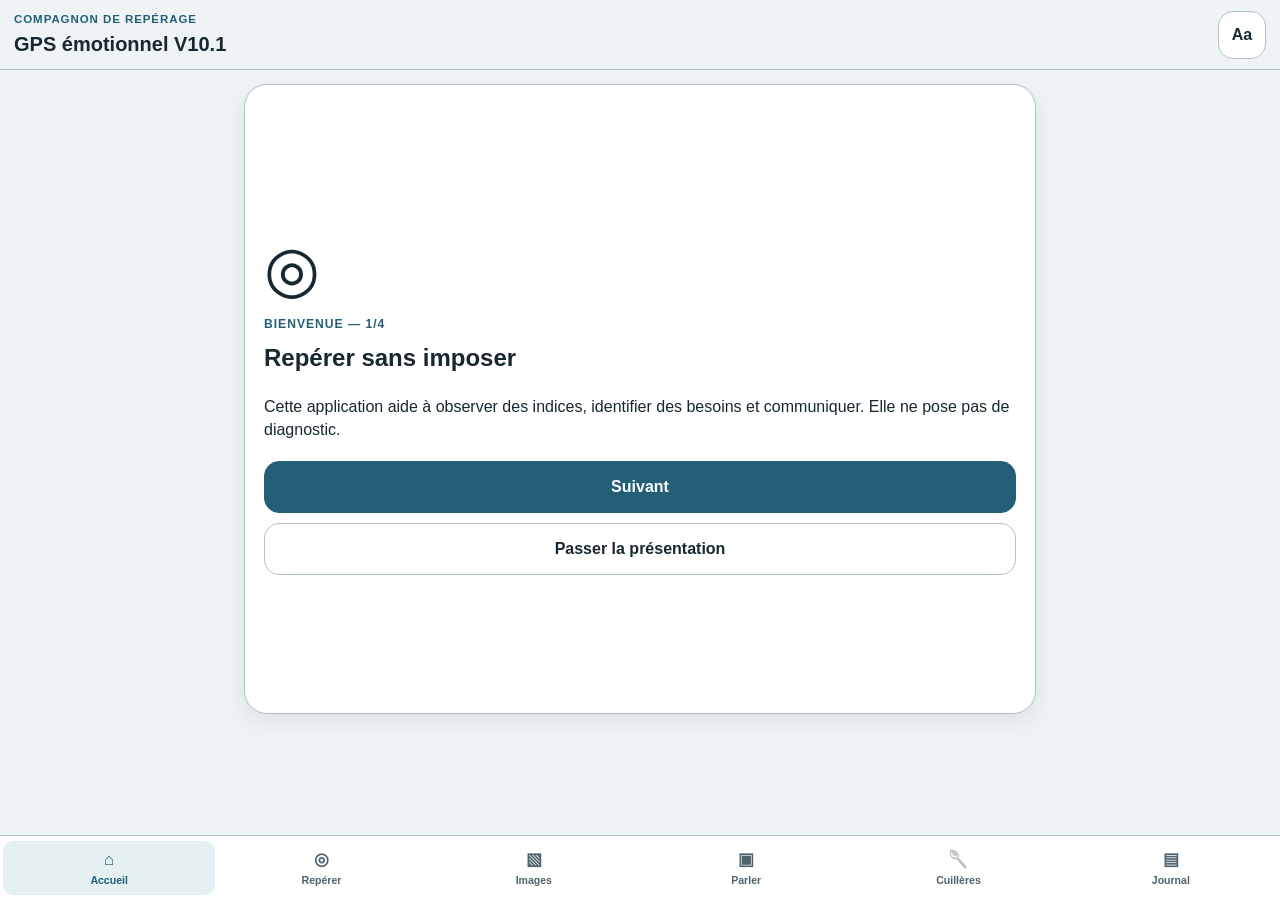
==== commit 9315d379: "Add files via upload" ====
--- a/index.html
+++ b/index.html
@@ -1,16 +1,16 @@
 <!doctype html><html lang="fr"><head>
 <meta charset="utf-8"><meta name="viewport" content="width=device-width,initial-scale=1,viewport-fit=cover">
-<meta name="theme-color" content="#245f78"><meta name="description" content="GPS émotionnel V10 : repérer ses états internes, enregistrer un constat, suivre ses cuillères et communiquer.">
-<meta name="apple-mobile-web-app-capable" content="yes"><meta name="mobile-web-app-capable" content="yes"><title>GPS émotionnel V10</title>
+<meta name="theme-color" content="#245f78"><meta name="description" content="GPS émotionnel V10.1 : repérer ses états internes, enregistrer un constat, suivre ses cuillères et communiquer.">
+<meta name="apple-mobile-web-app-capable" content="yes"><meta name="mobile-web-app-capable" content="yes"><title>GPS émotionnel V10.1</title>
 <style>
-:root{--bg:#eef3f5;--card:#fff;--ink:#172830;--muted:#5d7078;--line:#cfdbdf;--accent:#245f78;--accent2:#17475b;--soft:#e5f0f3;--ok:#e9f5ee;--warn:#fbf3df;--danger:#f9e9e7;--shadow:0 8px 24px rgba(20,40,50,.08);--font-scale:1}
-*{box-sizing:border-box}html{font-size:calc(16px * var(--font-scale));scroll-behavior:smooth}body{margin:0;background:var(--bg);color:var(--ink);font-family:-apple-system,BlinkMacSystemFont,"Segoe UI",Roboto,Arial,sans-serif;padding-bottom:116px;line-height:1.45}button,input,textarea,select{font:inherit;color:inherit}button{cursor:pointer}.skip-link{position:fixed;left:8px;top:-80px;z-index:999;background:var(--accent);color:#fff;padding:10px 14px;border-radius:10px}.skip-link:focus{top:8px}.topbar{position:sticky;top:0;z-index:40;display:flex;justify-content:space-between;align-items:center;padding:calc(11px + env(safe-area-inset-top)) 14px 10px;background:color-mix(in srgb,var(--bg) 94%,transparent);border-bottom:1px solid var(--line);backdrop-filter:blur(10px)}.brand{min-width:0}.brand p{margin:0;color:var(--accent);font-size:.72rem;font-weight:900;letter-spacing:.08em}.brand h1{margin:.1rem 0 0;font-size:1.25rem;white-space:nowrap;overflow:hidden;text-overflow:ellipsis}.icon-btn{width:48px;height:48px;border:1px solid var(--line);background:var(--card);border-radius:15px;font-weight:900}.container{max-width:820px;margin:0 auto;padding:14px}.card{background:var(--card);border:1px solid var(--line);border-radius:23px;padding:19px;box-shadow:var(--shadow);margin-bottom:14px}.card.flat{box-shadow:none}.eyebrow{margin:0 0 .45rem;color:var(--accent);font-size:.76rem;font-weight:900;letter-spacing:.08em;text-transform:uppercase}h2{font-size:1.5rem;line-height:1.25;margin:.15rem 0 .75rem}h3{font-size:1.08rem;margin:1rem 0 .55rem}p{margin:.6rem 0}.muted{color:var(--muted)}.small{font-size:.84rem}.grid{display:grid;grid-template-columns:repeat(2,minmax(0,1fr));gap:11px}.module,.choice,.state-card,.need-card,.action-card,.message-card{border:1px solid var(--line);border-radius:18px;background:#fbfcfc;padding:15px;text-align:left;min-height:96px}.module strong,.choice strong,.need-card strong,.action-card strong{display:block;margin-bottom:5px}.module small,.choice small,.need-card small,.action-card small{display:block;color:var(--muted);line-height:1.35}.module.primary-module{background:var(--soft);border-color:var(--accent)}.primary,.secondary,.danger-btn,.answer{width:100%;min-height:52px;border-radius:15px;padding:12px 15px;font-weight:850;margin-top:10px}.primary{background:var(--accent);border:1px solid var(--accent);color:#fff}.primary:hover{background:var(--accent2)}.secondary{background:var(--card);border:1px solid var(--line)}.danger-btn{background:var(--danger);border:1px solid #d9aaa5}.inline-actions{display:flex;gap:9px;flex-wrap:wrap}.inline-actions>*{flex:1 1 170px}.notice{padding:13px;border:1px solid #dcc594;border-radius:15px;background:var(--warn);margin:13px 0}.notice.ok{background:var(--ok);border-color:#b8d8c3}.notice.danger{background:var(--danger);border-color:#d7aaa5}.progress-label{display:flex;justify-content:space-between;color:var(--muted);font-size:.84rem;margin-bottom:7px}.progress{height:10px;border-radius:999px;background:#dfe7ea;overflow:hidden;margin-bottom:14px}.progress>div{height:100%;background:var(--accent)}.question-card{min-height:430px;display:flex;flex-direction:column}.zone{display:inline-flex;align-self:flex-start;background:var(--soft);color:var(--accent);padding:7px 10px;border-radius:999px;font-size:.82rem;font-weight:850}.question{font-size:1.55rem;line-height:1.25;margin:20px 0 8px}.answers{display:grid;gap:9px;margin-top:auto;padding-top:18px}.answer{margin:0;text-align:left;border:1px solid var(--line)}.answer.yes{background:var(--ok)}.answer.no{background:#f2f5f6}.answer.unsure{background:var(--warn)}.answer.selected,.choice.selected,.state-card.selected,.need-card.selected,.action-card.selected{border:3px solid var(--accent);background:var(--soft)}.choice-grid{display:grid;gap:10px}.result-title{display:flex;align-items:center;gap:12px}.result-icon{font-size:2.4rem}.state-card{min-height:auto;margin:9px 0}.state-card .kind{color:var(--muted);font-size:.8rem}.state-card ul{margin:.55rem 0 0;padding-left:1.2rem}.pill-row{display:flex;flex-wrap:wrap;gap:7px}.pill,.chip{display:inline-flex;align-items:center;gap:5px;padding:7px 10px;border-radius:999px;background:var(--soft);border:1px solid var(--line);font-size:.84rem;font-weight:800}.chip{background:var(--card);cursor:pointer}.chip.selected{background:var(--accent);color:#fff;border-color:var(--accent)}.field{display:grid;gap:7px;margin:14px 0;font-weight:800}.field input,.field textarea,.field select{width:100%;padding:12px;border:1px solid var(--line);border-radius:13px;background:var(--card)}.field textarea{min-height:92px}.range-line{display:grid;grid-template-columns:48px 1fr 48px;gap:10px;align-items:center}.range-value{font-size:1.25rem;font-weight:900;text-align:center}.nav{position:fixed;left:0;right:0;bottom:0;z-index:45;display:grid;grid-template-columns:repeat(5,1fr);background:color-mix(in srgb,var(--card) 96%,transparent);border-top:1px solid var(--line);padding:5px 3px calc(5px + env(safe-area-inset-bottom))}.nav button{min-height:54px;border:0;background:transparent;color:var(--muted);font-size:.72rem;font-weight:850;padding:6px 2px;border-radius:10px}.nav button.active{color:var(--accent);background:var(--soft)}.nav button span{display:block;font-size:1.05rem;margin-bottom:1px}.visual-steps{display:grid;grid-template-columns:repeat(3,1fr);gap:8px;margin:16px 0}.visual-step{padding:9px 6px;border-radius:13px;background:var(--soft);text-align:center;font-size:.78rem;font-weight:800}.photo-grid{display:grid;grid-template-columns:repeat(2,minmax(0,1fr));gap:12px}.photo-card{position:relative;border:3px solid transparent;border-radius:18px;background:#000;padding:0;overflow:hidden;line-height:0}.photo-card img{display:block;width:100%;aspect-ratio:1.55/1;object-fit:cover}.photo-card.selected{border-color:var(--accent);box-shadow:0 0 0 3px var(--soft)}.check-mark{position:absolute;top:8px;right:8px;width:34px;height:34px;border-radius:50%;background:var(--accent);color:#fff;display:grid;place-items:center;font-weight:900;line-height:1}.visual-shortlist{display:flex;gap:8px;overflow:auto;padding:4px 0 10px}.visual-thumb{position:relative;flex:0 0 118px;border:3px solid transparent;border-radius:14px;overflow:hidden;background:#000;padding:0;line-height:0}.visual-thumb img{width:100%;height:78px;object-fit:cover;display:block}.visual-thumb.selected{border-color:var(--accent)}.compass-plane{position:relative;width:min(100%,620px);aspect-ratio:1;margin:18px auto;border:3px solid var(--accent);border-radius:22px;background:linear-gradient(to right,rgba(183,96,96,.12),rgba(255,255,255,.88),rgba(95,163,126,.15)),linear-gradient(to bottom,rgba(224,159,47,.12),transparent,rgba(83,118,151,.12));touch-action:none}.compass-plane::before,.compass-plane::after{content:"";position:absolute;background:rgba(36,95,120,.32)}.compass-plane::before{left:50%;top:0;bottom:0;width:2px}.compass-plane::after{top:50%;left:0;right:0;height:2px}.axis{position:absolute;z-index:3;background:var(--card);border:1px solid var(--line);border-radius:999px;padding:4px 8px;font-size:.7rem;font-weight:900;color:var(--accent)}.axis.a-top{top:-12px;left:50%;transform:translateX(-50%)}.axis.a-bottom{bottom:-12px;left:50%;transform:translateX(-50%)}.axis.a-left{left:-12px;top:50%;transform:translateY(-50%) rotate(-90deg)}.axis.a-right{right:-12px;top:50%;transform:translateY(-50%) rotate(90deg)}.state-dot{position:absolute;z-index:4;transform:translate(-50%,-50%);width:44px;height:44px;border-radius:50%;border:2px solid var(--line);background:rgba(255,255,255,.94);display:grid;place-items:center;font-size:1.15rem}.state-dot:hover,.state-dot:focus{border-color:var(--accent);outline:3px solid color-mix(in srgb,var(--accent) 30%,transparent)}.marker{position:absolute;z-index:6;transform:translate(-50%,-50%);width:30px;height:30px;border-radius:50%;background:var(--accent);border:5px solid #fff;box-shadow:0 0 0 3px var(--accent);pointer-events:none}.compass-label{min-height:70px;text-align:center;padding:12px;border:1px solid var(--line);border-radius:15px;background:var(--soft)}.message-card{min-height:125px;display:flex;flex-direction:column;align-items:center;justify-content:center;text-align:center;gap:7px;font-weight:850}.message-icon{font-size:2.2rem}.selected-message{text-align:center;border:2px solid var(--accent);border-radius:18px;padding:18px;background:var(--soft)}.selected-message .big-icon{font-size:3rem}.selected-message .big-text{font-size:1.55rem;font-weight:900}.fullscreen-message{position:fixed;inset:0;z-index:100;background:var(--card);display:flex;flex-direction:column;align-items:center;justify-content:center;padding:26px;text-align:center}.fullscreen-message .fs-icon{font-size:6rem}.fullscreen-message .fs-text{font-size:clamp(2rem,9vw,4.8rem);font-weight:900}.fullscreen-message .close-fs{position:absolute;top:calc(12px + env(safe-area-inset-top));right:12px;width:52px;height:52px}.phrase-builder{display:flex;flex-wrap:wrap;gap:8px;min-height:64px;padding:12px;border:1px solid var(--line);border-radius:15px}.word-bank{display:flex;flex-wrap:wrap;gap:8px}.word-bank button{border:1px solid var(--line);border-radius:999px;background:var(--card);padding:9px 11px}.history-item{padding:15px 0;border-top:1px solid var(--line)}.history-item:first-child{border-top:0}.history-meta{display:flex;flex-wrap:wrap;gap:7px;margin:.5rem 0}.empty-state{text-align:center;padding:35px 15px}.settings-dialog{width:min(94vw,540px);max-height:88vh;overflow:auto;border:0;border-radius:22px;padding:19px;background:var(--card);color:var(--ink)}.settings-dialog::backdrop{background:rgba(0,0,0,.4)}.dialog-head{display:flex;justify-content:space-between;align-items:center}.check{display:flex;align-items:flex-start;gap:10px;padding:12px 0;border-top:1px solid var(--line)}.check input{width:22px;height:22px}.onboarding{min-height:70vh;display:flex;flex-direction:column;justify-content:center}.onboarding-icon{font-size:4rem}.footer-note{text-align:center;color:var(--muted);font-size:.78rem;margin:20px}.font-large{--font-scale:1.16}.font-xlarge{--font-scale:1.32}.high-contrast{--bg:#fff;--card:#fff;--ink:#000;--muted:#222;--line:#000;--accent:#003f59;--accent2:#002b3c;--soft:#d7edf6}.dark{--bg:#152126;--card:#202f35;--ink:#f4f7f8;--muted:#c0cbd0;--line:#53656d;--accent:#8dccdf;--accent2:#b5e4f0;--soft:#29434d;--ok:#234437;--warn:#4d4025;--danger:#4d302f;--shadow:none}.low-stim{--shadow:none}.low-stim .card,.low-stim .module,.low-stim .choice{border-radius:13px}.low-stim .compass-plane{background:var(--card)}.reduce-motion *{scroll-behavior:auto!important;animation:none!important;transition:none!important}.sr-only{position:absolute!important;width:1px!important;height:1px!important;padding:0!important;margin:-1px!important;overflow:hidden!important;clip:rect(0,0,0,0)!important;white-space:nowrap!important;border:0!important}:focus-visible{outline:3px solid var(--accent);outline-offset:3px}
+:root{--bg:#eef3f5;--card:#fff;--ink:#172830;--muted:#4f626b;--line:#aebfc6;--accent:#245f78;--accent2:#17475b;--soft:#e5f0f3;--ok:#e9f5ee;--warn:#fbf3df;--danger:#f9e9e7;--shadow:0 8px 24px rgba(20,40,50,.08);--font-scale:1}
+*{box-sizing:border-box}html{font-size:calc(16px * var(--font-scale));scroll-behavior:smooth}body{margin:0;background:var(--bg);color:var(--ink);font-family:-apple-system,BlinkMacSystemFont,"Segoe UI",Roboto,Arial,sans-serif;padding-bottom:116px;line-height:1.45}button,input,textarea,select{font:inherit;color:inherit}button{cursor:pointer}.skip-link{position:fixed;left:8px;top:-80px;z-index:999;background:var(--accent);color:#fff;padding:10px 14px;border-radius:10px}.skip-link:focus{top:8px}.topbar{position:sticky;top:0;z-index:40;display:flex;justify-content:space-between;align-items:center;padding:calc(11px + env(safe-area-inset-top)) 14px 10px;background:color-mix(in srgb,var(--bg) 94%,transparent);border-bottom:1px solid var(--line);backdrop-filter:blur(10px)}.brand{min-width:0}.brand p{margin:0;color:var(--accent);font-size:.72rem;font-weight:900;letter-spacing:.08em}.brand h1{margin:.1rem 0 0;font-size:1.25rem;white-space:nowrap;overflow:hidden;text-overflow:ellipsis}.icon-btn{width:48px;height:48px;border:1px solid var(--line);background:var(--card);border-radius:15px;font-weight:900}.container{max-width:820px;margin:0 auto;padding:14px}.card{background:var(--card);border:1px solid var(--line);border-radius:23px;padding:19px;box-shadow:var(--shadow);margin-bottom:14px}.card.flat{box-shadow:none}.eyebrow{margin:0 0 .45rem;color:var(--accent);font-size:.76rem;font-weight:900;letter-spacing:.08em;text-transform:uppercase}h2{font-size:1.5rem;line-height:1.25;margin:.15rem 0 .75rem}h3{font-size:1.08rem;margin:1rem 0 .55rem}p{margin:.6rem 0}.muted{color:var(--muted)}.small{font-size:.84rem}.grid{display:grid;grid-template-columns:repeat(2,minmax(0,1fr));gap:11px}.module,.choice,.state-card,.need-card,.action-card,.message-card{border:1px solid var(--line);border-radius:18px;background:#fbfcfc;padding:15px;text-align:left;min-height:96px}.module strong,.choice strong,.need-card strong,.action-card strong{display:block;margin-bottom:5px}.module small,.choice small,.need-card small,.action-card small{display:block;color:var(--muted);line-height:1.35}.module.primary-module{background:var(--soft);border-color:var(--accent)}.primary,.secondary,.danger-btn,.answer{width:100%;min-height:52px;border-radius:15px;padding:12px 15px;font-weight:850;margin-top:10px}.primary{background:var(--accent);border:1px solid var(--accent);color:#fff}.primary:hover{background:var(--accent2)}.secondary{background:var(--card);border:1px solid var(--line)}.danger-btn{background:var(--danger);border:1px solid #d9aaa5}.inline-actions{display:flex;gap:9px;flex-wrap:wrap}.inline-actions>*{flex:1 1 170px}.notice{padding:13px;border:1px solid #dcc594;border-radius:15px;background:var(--warn);margin:13px 0}.notice.ok{background:var(--ok);border-color:#b8d8c3}.notice.danger{background:var(--danger);border-color:#d7aaa5}.progress-label{display:flex;justify-content:space-between;color:var(--muted);font-size:.84rem;margin-bottom:7px}.progress{height:10px;border-radius:999px;background:#dfe7ea;overflow:hidden;margin-bottom:14px}.progress>div{height:100%;background:var(--accent)}.question-card{min-height:430px;display:flex;flex-direction:column}.zone{display:inline-flex;align-self:flex-start;background:var(--soft);color:var(--accent);padding:7px 10px;border-radius:999px;font-size:.82rem;font-weight:850}.question{font-size:1.55rem;line-height:1.25;margin:20px 0 8px}.answers{display:grid;gap:9px;margin-top:auto;padding-top:18px}.answer{margin:0;text-align:left;border:1px solid var(--line)}.answer.yes{background:var(--ok)}.answer.no{background:#f2f5f6}.answer.unsure{background:var(--warn)}.answer.selected,.choice.selected,.state-card.selected,.need-card.selected,.action-card.selected{border:3px solid var(--accent);background:var(--soft)}.choice-grid{display:grid;gap:10px}.result-title{display:flex;align-items:center;gap:12px}.result-icon{font-size:2.4rem}.state-card{min-height:auto;margin:9px 0}.state-card .kind{color:var(--muted);font-size:.8rem}.state-card ul{margin:.55rem 0 0;padding-left:1.2rem}.pill-row{display:flex;flex-wrap:wrap;gap:7px}.pill,.chip{display:inline-flex;align-items:center;gap:5px;padding:7px 10px;border-radius:999px;background:var(--soft);border:1px solid var(--line);font-size:.84rem;font-weight:800}.chip{background:var(--card);cursor:pointer}.chip.selected{background:var(--accent);color:#fff;border-color:var(--accent)}.field{display:grid;gap:7px;margin:14px 0;font-weight:800}.field input,.field textarea,.field select{width:100%;padding:12px;border:1px solid var(--line);border-radius:13px;background:var(--card)}.field textarea{min-height:92px}.range-line{display:grid;grid-template-columns:48px 1fr 48px;gap:10px;align-items:center}.range-value{font-size:1.25rem;font-weight:900;text-align:center}.nav{position:fixed;left:0;right:0;bottom:0;z-index:45;display:grid;grid-template-columns:repeat(5,1fr);background:color-mix(in srgb,var(--card) 96%,transparent);border-top:1px solid var(--line);padding:5px 3px calc(5px + env(safe-area-inset-bottom))}.nav button{min-height:54px;border:0;background:transparent;color:var(--muted);font-size:.72rem;font-weight:850;padding:6px 2px;border-radius:10px}.nav button.active{color:var(--accent);background:var(--soft)}.nav button span{display:block;font-size:1.05rem;margin-bottom:1px}.visual-steps{display:grid;grid-template-columns:repeat(3,1fr);gap:8px;margin:16px 0}.visual-step{padding:9px 6px;border-radius:13px;background:var(--soft);text-align:center;font-size:.78rem;font-weight:800}.photo-grid{display:grid;grid-template-columns:repeat(2,minmax(0,1fr));gap:12px}.photo-card{position:relative;border:3px solid transparent;border-radius:18px;background:#000;padding:0;overflow:hidden;line-height:0}.photo-card img{display:block;width:100%;aspect-ratio:1.55/1;object-fit:cover}.photo-card.selected{border-color:var(--accent);box-shadow:0 0 0 3px var(--soft)}.check-mark{position:absolute;top:8px;right:8px;width:34px;height:34px;border-radius:50%;background:var(--accent);color:#fff;display:grid;place-items:center;font-weight:900;line-height:1}.visual-shortlist{display:flex;gap:8px;overflow:auto;padding:4px 0 10px}.visual-thumb{position:relative;flex:0 0 118px;border:3px solid transparent;border-radius:14px;overflow:hidden;background:#000;padding:0;line-height:0}.visual-thumb img{width:100%;height:78px;object-fit:cover;display:block}.visual-thumb.selected{border-color:var(--accent)}.compass-plane{position:relative;width:min(100%,620px);aspect-ratio:1;margin:18px auto;border:3px solid var(--accent);border-radius:22px;background:linear-gradient(to right,rgba(183,96,96,.12),rgba(255,255,255,.88),rgba(95,163,126,.15)),linear-gradient(to bottom,rgba(224,159,47,.12),transparent,rgba(83,118,151,.12));touch-action:none}.compass-plane::before,.compass-plane::after{content:"";position:absolute;background:rgba(36,95,120,.32)}.compass-plane::before{left:50%;top:0;bottom:0;width:2px}.compass-plane::after{top:50%;left:0;right:0;height:2px}.axis{position:absolute;z-index:3;background:var(--card);border:1px solid var(--line);border-radius:999px;padding:4px 8px;font-size:.7rem;font-weight:900;color:var(--accent)}.axis.a-top{top:-12px;left:50%;transform:translateX(-50%)}.axis.a-bottom{bottom:-12px;left:50%;transform:translateX(-50%)}.axis.a-left{left:-12px;top:50%;transform:translateY(-50%) rotate(-90deg)}.axis.a-right{right:-12px;top:50%;transform:translateY(-50%) rotate(90deg)}.state-dot{position:absolute;z-index:4;transform:translate(-50%,-50%);width:44px;height:44px;border-radius:50%;border:2px solid var(--line);background:rgba(255,255,255,.94);display:grid;place-items:center;font-size:1.15rem}.state-dot:hover,.state-dot:focus{border-color:var(--accent);outline:3px solid color-mix(in srgb,var(--accent) 30%,transparent)}.marker{position:absolute;z-index:6;transform:translate(-50%,-50%);width:30px;height:30px;border-radius:50%;background:var(--accent);border:5px solid #fff;box-shadow:0 0 0 3px var(--accent);pointer-events:none}.compass-label{min-height:70px;text-align:center;padding:12px;border:1px solid var(--line);border-radius:15px;background:var(--soft)}.message-card{min-height:125px;display:flex;flex-direction:column;align-items:center;justify-content:center;text-align:center;gap:7px;font-weight:850}.message-icon{font-size:2.2rem}.selected-message{text-align:center;border:2px solid var(--accent);border-radius:18px;padding:18px;background:var(--soft)}.selected-message .big-icon{font-size:3rem}.selected-message .big-text{font-size:1.55rem;font-weight:900}.fullscreen-message{position:fixed;inset:0;z-index:100;background:var(--card);display:flex;flex-direction:column;align-items:center;justify-content:center;padding:26px;text-align:center}.fullscreen-message .fs-icon{font-size:6rem}.fullscreen-message .fs-text{font-size:clamp(2rem,9vw,4.8rem);font-weight:900}.fullscreen-message .close-fs{position:absolute;top:calc(12px + env(safe-area-inset-top));right:12px;width:52px;height:52px}.phrase-builder{display:flex;flex-wrap:wrap;gap:8px;min-height:64px;padding:12px;border:1px solid var(--line);border-radius:15px}.word-bank{display:flex;flex-wrap:wrap;gap:8px}.word-bank button{border:1px solid var(--line);border-radius:999px;background:var(--card);padding:9px 11px}.history-item{padding:15px 0;border-top:1px solid var(--line)}.history-item:first-child{border-top:0}.history-meta{display:flex;flex-wrap:wrap;gap:7px;margin:.5rem 0}.empty-state{text-align:center;padding:35px 15px}.settings-dialog{width:min(94vw,540px);max-height:88vh;overflow:auto;border:0;border-radius:22px;padding:19px;background:var(--card);color:var(--ink)}.settings-dialog::backdrop{background:rgba(0,0,0,.4)}.dialog-head{display:flex;justify-content:space-between;align-items:center}.check{display:flex;align-items:flex-start;gap:10px;padding:12px 0;border-top:1px solid var(--line)}.check input{width:22px;height:22px}.onboarding{min-height:70vh;display:flex;flex-direction:column;justify-content:center}.onboarding-icon{font-size:4rem}.footer-note{text-align:center;color:var(--muted);font-size:.78rem;margin:20px}.font-large{--font-scale:1.16}.font-xlarge{--font-scale:1.32}.high-contrast{--bg:#fff;--card:#fff;--ink:#000;--muted:#222;--line:#000;--accent:#003f59;--accent2:#002b3c;--soft:#d7edf6}.dark{--bg:#10191d;--card:#18262c;--ink:#f5f8f9;--muted:#c3d0d5;--line:#71858d;--accent:#a7ddf0;--accent2:#c4eaf6;--soft:#244552;--ok:#1f4939;--warn:#594a22;--danger:#583230;--shadow:none;color-scheme:dark}.low-stim{--shadow:none}.low-stim .card,.low-stim .module,.low-stim .choice{border-radius:13px}.low-stim .compass-plane{background:var(--card)}.reduce-motion *{scroll-behavior:auto!important;animation:none!important;transition:none!important}.sr-only{position:absolute!important;width:1px!important;height:1px!important;padding:0!important;margin:-1px!important;overflow:hidden!important;clip:rect(0,0,0,0)!important;white-space:nowrap!important;border:0!important}:focus-visible{outline:3px solid var(--accent);outline-offset:3px}
 @media(max-width:580px){.container{padding:10px}.card{padding:16px}.grid{grid-template-columns:1fr 1fr}.question{font-size:1.38rem}.photo-grid{grid-template-columns:1fr}.inline-actions{display:grid}.compass-plane{width:calc(100% - 14px)}.state-dot{width:38px;height:38px;font-size:1rem}.nav button{font-size:.68rem}}
 @media(max-width:390px){.grid{grid-template-columns:1fr}.visual-steps{grid-template-columns:1fr}.nav button{font-size:.63rem}.nav button span{font-size:.95rem}.brand h1{font-size:1.08rem}}
 
 /* V10 — thème sombre robuste, parcours facultatifs et jauge de cuillères */
 :root{--surface:#fbfcfc;--neutral:#f2f5f6;--track:#dfe7ea;--dot-bg:#fff;--marker-ring:#fff;--on-accent:#fff;--compass-mid:rgba(255,255,255,.88);--compass-left:rgba(183,96,96,.12);--compass-right:rgba(95,163,126,.15);--compass-top:rgba(224,159,47,.12);--compass-bottom:rgba(83,118,151,.12)}
-.dark{--surface:#263940;--neutral:#2b3d44;--track:#3b5058;--dot-bg:#2a3d45;--marker-ring:#152126;--on-accent:#10242c;--compass-mid:rgba(32,47,53,.94);--compass-left:rgba(190,105,105,.20);--compass-right:rgba(103,180,138,.20);--compass-top:rgba(229,174,73,.18);--compass-bottom:rgba(110,151,188,.20)}
+.dark{--surface:#203138;--neutral:#293d45;--track:#3b5058;--dot-bg:#203138;--marker-ring:#10191d;--on-accent:#0b252e;--compass-mid:rgba(24,38,44,.96);--compass-left:rgba(190,105,105,.22);--compass-right:rgba(103,180,138,.22);--compass-top:rgba(229,174,73,.20);--compass-bottom:rgba(110,151,188,.22)}
 .module,.choice,.state-card,.need-card,.action-card,.message-card{background:var(--surface);color:var(--ink)}
 .answer.no{background:var(--neutral);color:var(--ink)}
 .progress{background:var(--track)}
@@ -29,16 +29,34 @@
 .spoon-visual{display:grid;grid-template-columns:repeat(5,1fr);gap:10px;max-width:520px;margin:22px auto}.spoon-icon{display:grid;place-items:center;min-height:54px;border-radius:15px;border:1px solid var(--line);background:var(--surface);font-size:1.65rem;filter:grayscale(1);opacity:.34}.spoon-icon.filled{background:var(--soft);border-color:var(--accent);filter:none;opacity:1}
 .spoon-meter{width:100%;height:22px;accent-color:var(--accent)}.spoon-controls{display:grid;grid-template-columns:1fr 1fr;gap:12px;max-width:520px;margin:16px auto}.spoon-control{min-height:76px;font-size:2rem;margin:0}.spoon-reset{max-width:520px;margin:10px auto}.spoon-update{font-variant-numeric:tabular-nums}
 @media(max-width:560px){.nav button{font-size:.57rem}.nav button span{font-size:.95rem}.spoon-visual{gap:6px}.spoon-icon{min-height:48px;font-size:1.4rem}}
+
+/* V10.1 — audit transversal WCAG 2.2 : contraste texte/fond >= 4.5:1 */
+a{color:var(--accent);font-weight:750;text-decoration-thickness:.11em;text-underline-offset:.16em}a:visited{color:var(--accent2)}
+button:disabled,input:disabled,select:disabled,textarea:disabled{opacity:1;color:var(--muted);background:var(--neutral);border-color:var(--line);cursor:not-allowed}
+.module small,.choice small,.need-card small,.action-card small,.state-card .kind,.progress-label,.footer-note,.spoon-unit,.spoon-update,.muted{color:var(--muted)}
+.card,.module,.choice,.state-card,.need-card,.action-card,.message-card,.secondary,.icon-btn,.settings-dialog,.fullscreen-message,.field input,.field textarea,.field select,.word-bank button,.chip,.axis{color:var(--ink)}
+.dark body,.dark .card,.dark .module,.dark .choice,.dark .state-card,.dark .need-card,.dark .action-card,.dark .message-card,.dark .settings-dialog,.dark .fullscreen-message{color:var(--ink)}
+.dark .module,.dark .choice,.dark .state-card,.dark .need-card,.dark .action-card,.dark .message-card{background:var(--surface)}
+.dark .secondary,.dark .icon-btn,.dark .field input,.dark .field textarea,.dark .field select,.dark .word-bank button,.dark .chip,.dark .axis{background:var(--card);color:var(--ink)}
+.dark option{background:var(--card);color:var(--ink)}
+.dark .chip.selected{background:var(--accent);color:var(--on-accent);border-color:var(--accent)}
+.dark .answer.no{background:var(--neutral);color:var(--ink)}.dark .answer.yes{background:var(--ok);color:var(--ink)}.dark .answer.unsure{background:var(--warn);color:var(--ink)}
+.dark .notice{background:var(--warn);color:var(--ink)}.dark .notice.ok{background:var(--ok);color:var(--ink)}.dark .notice.danger,.dark .danger-btn{background:var(--danger);color:var(--ink)}
+.dark .selected-message,.dark .compass-label,.dark .observation-note,.dark .module.primary-module,.dark .answer.selected,.dark .choice.selected,.dark .state-card.selected,.dark .need-card.selected,.dark .action-card.selected{background:var(--soft);color:var(--ink)}
+.dark .nav{background:color-mix(in srgb,var(--card) 98%,transparent)}.dark .nav button{color:var(--muted)}.dark .nav button.active{color:var(--accent);background:var(--soft)}
+.dark.high-contrast{--bg:#000;--card:#080d0f;--surface:#111b1f;--ink:#fff;--muted:#e6edf0;--line:#d9e3e7;--accent:#bdeaff;--accent2:#e4f7ff;--soft:#153b49;--ok:#12452f;--warn:#5b4915;--danger:#5b2424;--neutral:#1c2b31;--dot-bg:#111b1f;--on-accent:#001b24}
+.reference-list{padding-left:1.25rem}.reference-list li{margin:.7rem 0}.source-group{border-top:1px solid var(--line);padding:.35rem 0}.source-group summary{font-weight:900;cursor:pointer;padding:.7rem 0;color:var(--ink)}.source-note{padding:12px;border-radius:14px;background:var(--soft);border:1px solid var(--line)}.document-link{display:inline-flex;align-items:center;justify-content:center;min-height:48px;padding:10px 14px;border:1px solid var(--line);border-radius:14px;background:var(--card);color:var(--ink);font-weight:850;text-decoration:none}.document-link:visited{color:var(--ink)}
+.dark button:disabled,.dark input:disabled,.dark select:disabled,.dark textarea:disabled{color:var(--muted);background:var(--neutral);border-color:var(--line)}
 </style>
 <link rel="manifest" href="./manifest.webmanifest">
 <link rel="icon" type="image/png" sizes="192x192" href="./assets/icons/icon-192.png">
 <link rel="icon" type="image/png" sizes="512x512" href="./assets/icons/icon-512.png">
 <link rel="apple-touch-icon" sizes="180x180" href="./assets/icons/apple-touch-icon.png">
-<meta name="application-name" content="GPS émotionnel V10">
-<meta name="apple-mobile-web-app-title" content="GPS émotionnel V10">
+<meta name="application-name" content="GPS émotionnel V10.1">
+<meta name="apple-mobile-web-app-title" content="GPS émotionnel V10.1">
 </head><body>
 <a class="skip-link" href="#app">Aller au contenu</a>
-<header class="topbar"><div class="brand"><p>COMPAGNON DE REPÉRAGE</p><h1>GPS émotionnel V10.0</h1></div><button id="settingsBtn" class="icon-btn" aria-label="Ouvrir les réglages">Aa</button></header>
+<header class="topbar"><div class="brand"><p>COMPAGNON DE REPÉRAGE</p><h1>GPS émotionnel V10.1</h1></div><button id="settingsBtn" class="icon-btn" aria-label="Ouvrir les réglages">Aa</button></header>
 <main id="app" class="container" tabindex="-1" aria-live="polite"></main>
 <nav class="nav" aria-label="Navigation principale">
 <button data-view="home" class="active"><span>⌂</span>Accueil</button>
@@ -67,7 +85,7 @@
 const COMM_CATEGORIES={"communication": {"label": "Communication", "icon": "💬", "items": [{"icon": "↻", "text": "Reformulez"}, {"icon": "1", "text": "Une question à la fois"}, {"icon": "⌛", "text": "Donnez-moi plus de temps"}, {"icon": "⌨", "text": "Écrivez votre question"}, {"icon": "▣", "text": "Je réponds avec l’application"}, {"icon": "✋", "text": "Ne me touchez pas"}]}, "sensoriel": {"label": "Sensoriel", "icon": "✦", "items": [{"icon": "🔊", "text": "Trop de bruit"}, {"icon": "☀", "text": "Trop de lumière"}, {"icon": "👥", "text": "Trop de monde"}, {"icon": "◐", "text": "J’ai besoin de silence"}, {"icon": "◒", "text": "J’ai besoin de moins de lumière"}, {"icon": "↩", "text": "J’ai besoin de sortir"}]}, "physique": {"label": "Besoins physiques", "icon": "○", "items": [{"icon": "💧", "text": "J’ai besoin d’eau"}, {"icon": "🍽", "text": "J’ai besoin de manger"}, {"icon": "WC", "text": "J’ai besoin des toilettes"}, {"icon": "▱", "text": "J’ai besoin de m’allonger"}, {"icon": "❄", "text": "J’ai froid"}, {"icon": "♨", "text": "J’ai chaud"}]}, "securite": {"label": "Sécurité", "icon": "盾", "items": [{"icon": "✋", "text": "Je refuse"}, {"icon": "!", "text": "Je ne me sens pas en sécurité"}, {"icon": "👤", "text": "Appelez mon proche"}, {"icon": "i", "text": "Expliquez avant"}, {"icon": "↩", "text": "Je veux quitter cet endroit"}, {"icon": "☎", "text": "Appelez les secours"}]}};
 const VISUAL_CORPUS=[{"id":1,"file":"[data-uri]","emotion":"joy","emotionLabel":"Joie","icon":"☀️","modality":"human","modalityLabel":"Scène humaine","description":"Deux personnes riant ensemble","weights":{"joy":0.7,"calm":0.12,"fatigue":0,"sadness":0,"shame":0.07000000000000006,"disgust":0,"fear":0,"anxiety":0.03,"anger":0,"sensory":0.08}},{"id":2,"file":"[data-uri]","emotion":"joy","emotionLabel":"Joie","icon":"☀️","modality":"environment","modalityLabel":"Environnement","description":"Silhouette heureuse au lever du soleil","weights":{"joy":0.7,"calm":0.19000000000000006,"fatigue":0,"sadness":0,"shame":0,"disgust":0,"fear":0,"anxiety":0.03,"anger":0,"sensory":0.08}},{"id":3,"file":"[data-uri]","emotion":"joy","emotionLabel":"Joie","icon":"☀️","modality":"object","modalityLabel":"Objet ou symbole","description":"Tasse de café chaleureuse","weights":{"joy":0.7,"calm":0.12,"fatigue":0.07000000000000006,"sadness":0,"shame":0,"disgust":0,"fear":0,"anxiety":0.03,"anger":0,"sensory":0.08}},{"id":4,"file":"[data-uri]","emotion":"joy","emotionLabel":"Joie","icon":"☀️","modality":"sensory","modalityLabel":"Ambiance sensorielle","description":"Bulles dans la lumière","weights":{"joy":0.7,"calm":0.12,"fatigue":0,"sadness":0,"shame":0,"disgust":0,"fear":0,"anxiety":0.03,"anger":0,"sensory":0.15000000000000008}},{"id":5,"file":"[data-uri]","emotion":"calm","emotionLabel":"Apaisement","icon":"🌿","modality":"human","modalityLabel":"Scène humaine","description":"Personne méditant face à un lac","weights":{"joy":0.1,"calm":0.7,"fatigue":0.07,"sadness":0.03,"shame":0.10000000000000009,"disgust":0,"fear":0,"anxiety":0,"anger":0,"sensory":0}},{"id":6,"file":"[data-uri]","emotion":"calm","emotionLabel":"Apaisement","icon":"🌿","modality":"environment","modalityLabel":"Environnement","description":"Fauteuil dans une pièce lumineuse","weights":{"joy":0.1,"calm":0.7,"fatigue":0.07,"sadness":0.03,"shame":0,"disgust":0,"fear":0,"anxiety":0.10000000000000009,"anger":0,"sensory":0}},{"id":7,"file":"[data-uri]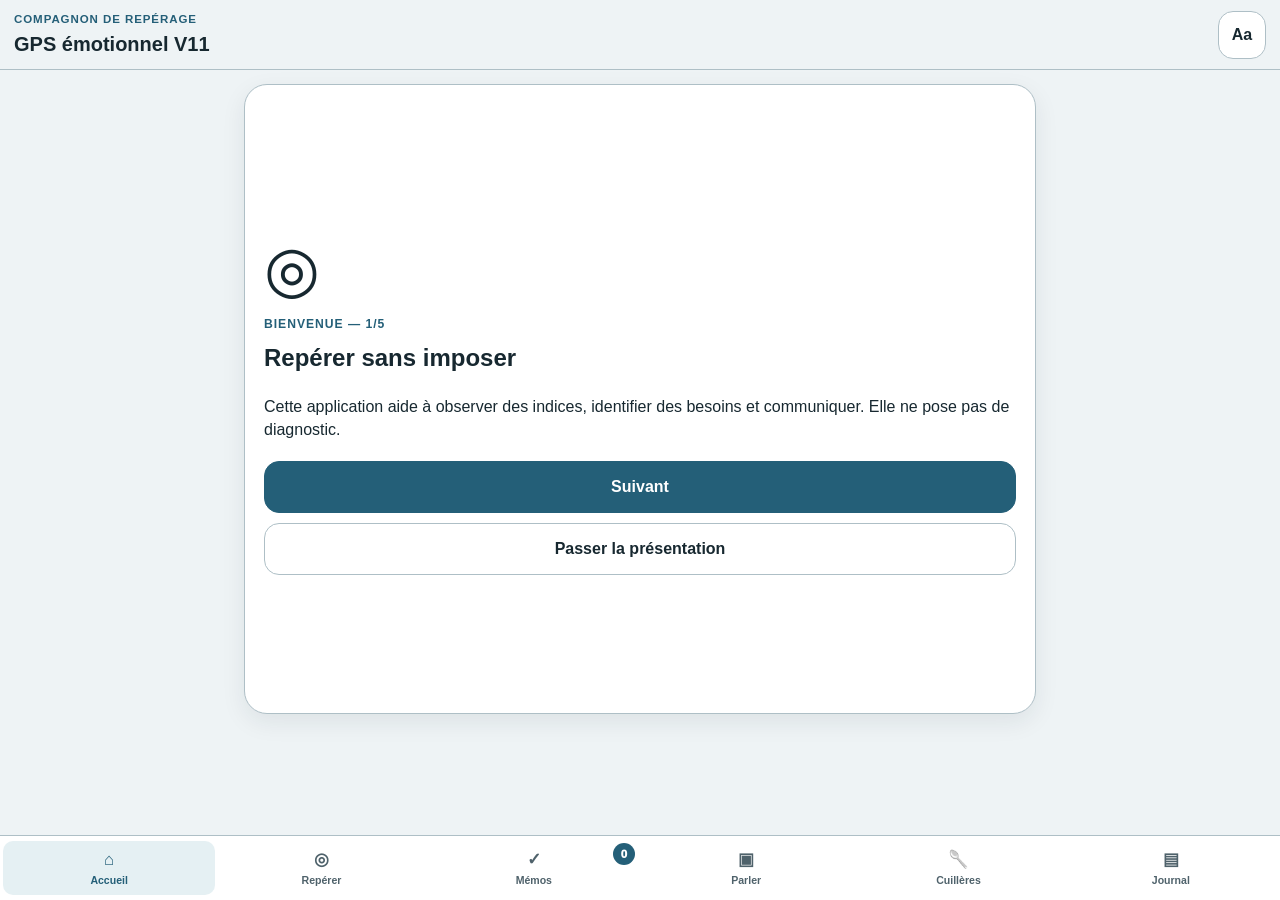
==== commit 586924b2: "Add files via upload" ====
--- a/index.html
+++ b/index.html
@@ -1,7 +1,7 @@
 <!doctype html><html lang="fr"><head>
 <meta charset="utf-8"><meta name="viewport" content="width=device-width,initial-scale=1,viewport-fit=cover">
-<meta name="theme-color" content="#245f78"><meta name="description" content="GPS émotionnel V10.1 : repérer ses états internes, enregistrer un constat, suivre ses cuillères et communiquer.">
-<meta name="apple-mobile-web-app-capable" content="yes"><meta name="mobile-web-app-capable" content="yes"><title>GPS émotionnel V10.1</title>
+<meta name="theme-color" content="#245f78"><meta name="description" content="GPS émotionnel V11 : repérer ses états internes, gérer des mémos et rappels locaux, suivre ses cuillères et communiquer.">
+<meta name="apple-mobile-web-app-capable" content="yes"><meta name="mobile-web-app-capable" content="yes"><title>GPS émotionnel V11</title>
 <style>
 :root{--bg:#eef3f5;--card:#fff;--ink:#172830;--muted:#4f626b;--line:#aebfc6;--accent:#245f78;--accent2:#17475b;--soft:#e5f0f3;--ok:#e9f5ee;--warn:#fbf3df;--danger:#f9e9e7;--shadow:0 8px 24px rgba(20,40,50,.08);--font-scale:1}
 *{box-sizing:border-box}html{font-size:calc(16px * var(--font-scale));scroll-behavior:smooth}body{margin:0;background:var(--bg);color:var(--ink);font-family:-apple-system,BlinkMacSystemFont,"Segoe UI",Roboto,Arial,sans-serif;padding-bottom:116px;line-height:1.45}button,input,textarea,select{font:inherit;color:inherit}button{cursor:pointer}.skip-link{position:fixed;left:8px;top:-80px;z-index:999;background:var(--accent);color:#fff;padding:10px 14px;border-radius:10px}.skip-link:focus{top:8px}.topbar{position:sticky;top:0;z-index:40;display:flex;justify-content:space-between;align-items:center;padding:calc(11px + env(safe-area-inset-top)) 14px 10px;background:color-mix(in srgb,var(--bg) 94%,transparent);border-bottom:1px solid var(--line);backdrop-filter:blur(10px)}.brand{min-width:0}.brand p{margin:0;color:var(--accent);font-size:.72rem;font-weight:900;letter-spacing:.08em}.brand h1{margin:.1rem 0 0;font-size:1.25rem;white-space:nowrap;overflow:hidden;text-overflow:ellipsis}.icon-btn{width:48px;height:48px;border:1px solid var(--line);background:var(--card);border-radius:15px;font-weight:900}.container{max-width:820px;margin:0 auto;padding:14px}.card{background:var(--card);border:1px solid var(--line);border-radius:23px;padding:19px;box-shadow:var(--shadow);margin-bottom:14px}.card.flat{box-shadow:none}.eyebrow{margin:0 0 .45rem;color:var(--accent);font-size:.76rem;font-weight:900;letter-spacing:.08em;text-transform:uppercase}h2{font-size:1.5rem;line-height:1.25;margin:.15rem 0 .75rem}h3{font-size:1.08rem;margin:1rem 0 .55rem}p{margin:.6rem 0}.muted{color:var(--muted)}.small{font-size:.84rem}.grid{display:grid;grid-template-columns:repeat(2,minmax(0,1fr));gap:11px}.module,.choice,.state-card,.need-card,.action-card,.message-card{border:1px solid var(--line);border-radius:18px;background:#fbfcfc;padding:15px;text-align:left;min-height:96px}.module strong,.choice strong,.need-card strong,.action-card strong{display:block;margin-bottom:5px}.module small,.choice small,.need-card small,.action-card small{display:block;color:var(--muted);line-height:1.35}.module.primary-module{background:var(--soft);border-color:var(--accent)}.primary,.secondary,.danger-btn,.answer{width:100%;min-height:52px;border-radius:15px;padding:12px 15px;font-weight:850;margin-top:10px}.primary{background:var(--accent);border:1px solid var(--accent);color:#fff}.primary:hover{background:var(--accent2)}.secondary{background:var(--card);border:1px solid var(--line)}.danger-btn{background:var(--danger);border:1px solid #d9aaa5}.inline-actions{display:flex;gap:9px;flex-wrap:wrap}.inline-actions>*{flex:1 1 170px}.notice{padding:13px;border:1px solid #dcc594;border-radius:15px;background:var(--warn);margin:13px 0}.notice.ok{background:var(--ok);border-color:#b8d8c3}.notice.danger{background:var(--danger);border-color:#d7aaa5}.progress-label{display:flex;justify-content:space-between;color:var(--muted);font-size:.84rem;margin-bottom:7px}.progress{height:10px;border-radius:999px;background:#dfe7ea;overflow:hidden;margin-bottom:14px}.progress>div{height:100%;background:var(--accent)}.question-card{min-height:430px;display:flex;flex-direction:column}.zone{display:inline-flex;align-self:flex-start;background:var(--soft);color:var(--accent);padding:7px 10px;border-radius:999px;font-size:.82rem;font-weight:850}.question{font-size:1.55rem;line-height:1.25;margin:20px 0 8px}.answers{display:grid;gap:9px;margin-top:auto;padding-top:18px}.answer{margin:0;text-align:left;border:1px solid var(--line)}.answer.yes{background:var(--ok)}.answer.no{background:#f2f5f6}.answer.unsure{background:var(--warn)}.answer.selected,.choice.selected,.state-card.selected,.need-card.selected,.action-card.selected{border:3px solid var(--accent);background:var(--soft)}.choice-grid{display:grid;gap:10px}.result-title{display:flex;align-items:center;gap:12px}.result-icon{font-size:2.4rem}.state-card{min-height:auto;margin:9px 0}.state-card .kind{color:var(--muted);font-size:.8rem}.state-card ul{margin:.55rem 0 0;padding-left:1.2rem}.pill-row{display:flex;flex-wrap:wrap;gap:7px}.pill,.chip{display:inline-flex;align-items:center;gap:5px;padding:7px 10px;border-radius:999px;background:var(--soft);border:1px solid var(--line);font-size:.84rem;font-weight:800}.chip{background:var(--card);cursor:pointer}.chip.selected{background:var(--accent);color:#fff;border-color:var(--accent)}.field{display:grid;gap:7px;margin:14px 0;font-weight:800}.field input,.field textarea,.field select{width:100%;padding:12px;border:1px solid var(--line);border-radius:13px;background:var(--card)}.field textarea{min-height:92px}.range-line{display:grid;grid-template-columns:48px 1fr 48px;gap:10px;align-items:center}.range-value{font-size:1.25rem;font-weight:900;text-align:center}.nav{position:fixed;left:0;right:0;bottom:0;z-index:45;display:grid;grid-template-columns:repeat(5,1fr);background:color-mix(in srgb,var(--card) 96%,transparent);border-top:1px solid var(--line);padding:5px 3px calc(5px + env(safe-area-inset-bottom))}.nav button{min-height:54px;border:0;background:transparent;color:var(--muted);font-size:.72rem;font-weight:850;padding:6px 2px;border-radius:10px}.nav button.active{color:var(--accent);background:var(--soft)}.nav button span{display:block;font-size:1.05rem;margin-bottom:1px}.visual-steps{display:grid;grid-template-columns:repeat(3,1fr);gap:8px;margin:16px 0}.visual-step{padding:9px 6px;border-radius:13px;background:var(--soft);text-align:center;font-size:.78rem;font-weight:800}.photo-grid{display:grid;grid-template-columns:repeat(2,minmax(0,1fr));gap:12px}.photo-card{position:relative;border:3px solid transparent;border-radius:18px;background:#000;padding:0;overflow:hidden;line-height:0}.photo-card img{display:block;width:100%;aspect-ratio:1.55/1;object-fit:cover}.photo-card.selected{border-color:var(--accent);box-shadow:0 0 0 3px var(--soft)}.check-mark{position:absolute;top:8px;right:8px;width:34px;height:34px;border-radius:50%;background:var(--accent);color:#fff;display:grid;place-items:center;font-weight:900;line-height:1}.visual-shortlist{display:flex;gap:8px;overflow:auto;padding:4px 0 10px}.visual-thumb{position:relative;flex:0 0 118px;border:3px solid transparent;border-radius:14px;overflow:hidden;background:#000;padding:0;line-height:0}.visual-thumb img{width:100%;height:78px;object-fit:cover;display:block}.visual-thumb.selected{border-color:var(--accent)}.compass-plane{position:relative;width:min(100%,620px);aspect-ratio:1;margin:18px auto;border:3px solid var(--accent);border-radius:22px;background:linear-gradient(to right,rgba(183,96,96,.12),rgba(255,255,255,.88),rgba(95,163,126,.15)),linear-gradient(to bottom,rgba(224,159,47,.12),transparent,rgba(83,118,151,.12));touch-action:none}.compass-plane::before,.compass-plane::after{content:"";position:absolute;background:rgba(36,95,120,.32)}.compass-plane::before{left:50%;top:0;bottom:0;width:2px}.compass-plane::after{top:50%;left:0;right:0;height:2px}.axis{position:absolute;z-index:3;background:var(--card);border:1px solid var(--line);border-radius:999px;padding:4px 8px;font-size:.7rem;font-weight:900;color:var(--accent)}.axis.a-top{top:-12px;left:50%;transform:translateX(-50%)}.axis.a-bottom{bottom:-12px;left:50%;transform:translateX(-50%)}.axis.a-left{left:-12px;top:50%;transform:translateY(-50%) rotate(-90deg)}.axis.a-right{right:-12px;top:50%;transform:translateY(-50%) rotate(90deg)}.state-dot{position:absolute;z-index:4;transform:translate(-50%,-50%);width:44px;height:44px;border-radius:50%;border:2px solid var(--line);background:rgba(255,255,255,.94);display:grid;place-items:center;font-size:1.15rem}.state-dot:hover,.state-dot:focus{border-color:var(--accent);outline:3px solid color-mix(in srgb,var(--accent) 30%,transparent)}.marker{position:absolute;z-index:6;transform:translate(-50%,-50%);width:30px;height:30px;border-radius:50%;background:var(--accent);border:5px solid #fff;box-shadow:0 0 0 3px var(--accent);pointer-events:none}.compass-label{min-height:70px;text-align:center;padding:12px;border:1px solid var(--line);border-radius:15px;background:var(--soft)}.message-card{min-height:125px;display:flex;flex-direction:column;align-items:center;justify-content:center;text-align:center;gap:7px;font-weight:850}.message-icon{font-size:2.2rem}.selected-message{text-align:center;border:2px solid var(--accent);border-radius:18px;padding:18px;background:var(--soft)}.selected-message .big-icon{font-size:3rem}.selected-message .big-text{font-size:1.55rem;font-weight:900}.fullscreen-message{position:fixed;inset:0;z-index:100;background:var(--card);display:flex;flex-direction:column;align-items:center;justify-content:center;padding:26px;text-align:center}.fullscreen-message .fs-icon{font-size:6rem}.fullscreen-message .fs-text{font-size:clamp(2rem,9vw,4.8rem);font-weight:900}.fullscreen-message .close-fs{position:absolute;top:calc(12px + env(safe-area-inset-top));right:12px;width:52px;height:52px}.phrase-builder{display:flex;flex-wrap:wrap;gap:8px;min-height:64px;padding:12px;border:1px solid var(--line);border-radius:15px}.word-bank{display:flex;flex-wrap:wrap;gap:8px}.word-bank button{border:1px solid var(--line);border-radius:999px;background:var(--card);padding:9px 11px}.history-item{padding:15px 0;border-top:1px solid var(--line)}.history-item:first-child{border-top:0}.history-meta{display:flex;flex-wrap:wrap;gap:7px;margin:.5rem 0}.empty-state{text-align:center;padding:35px 15px}.settings-dialog{width:min(94vw,540px);max-height:88vh;overflow:auto;border:0;border-radius:22px;padding:19px;background:var(--card);color:var(--ink)}.settings-dialog::backdrop{background:rgba(0,0,0,.4)}.dialog-head{display:flex;justify-content:space-between;align-items:center}.check{display:flex;align-items:flex-start;gap:10px;padding:12px 0;border-top:1px solid var(--line)}.check input{width:22px;height:22px}.onboarding{min-height:70vh;display:flex;flex-direction:column;justify-content:center}.onboarding-icon{font-size:4rem}.footer-note{text-align:center;color:var(--muted);font-size:.78rem;margin:20px}.font-large{--font-scale:1.16}.font-xlarge{--font-scale:1.32}.high-contrast{--bg:#fff;--card:#fff;--ink:#000;--muted:#222;--line:#000;--accent:#003f59;--accent2:#002b3c;--soft:#d7edf6}.dark{--bg:#10191d;--card:#18262c;--ink:#f5f8f9;--muted:#c3d0d5;--line:#71858d;--accent:#a7ddf0;--accent2:#c4eaf6;--soft:#244552;--ok:#1f4939;--warn:#594a22;--danger:#583230;--shadow:none;color-scheme:dark}.low-stim{--shadow:none}.low-stim .card,.low-stim .module,.low-stim .choice{border-radius:13px}.low-stim .compass-plane{background:var(--card)}.reduce-motion *{scroll-behavior:auto!important;animation:none!important;transition:none!important}.sr-only{position:absolute!important;width:1px!important;height:1px!important;padding:0!important;margin:-1px!important;overflow:hidden!important;clip:rect(0,0,0,0)!important;white-space:nowrap!important;border:0!important}:focus-visible{outline:3px solid var(--accent);outline-offset:3px}
@@ -30,7 +30,7 @@
 .spoon-meter{width:100%;height:22px;accent-color:var(--accent)}.spoon-controls{display:grid;grid-template-columns:1fr 1fr;gap:12px;max-width:520px;margin:16px auto}.spoon-control{min-height:76px;font-size:2rem;margin:0}.spoon-reset{max-width:520px;margin:10px auto}.spoon-update{font-variant-numeric:tabular-nums}
 @media(max-width:560px){.nav button{font-size:.57rem}.nav button span{font-size:.95rem}.spoon-visual{gap:6px}.spoon-icon{min-height:48px;font-size:1.4rem}}
 
-/* V10.1 — audit transversal WCAG 2.2 : contraste texte/fond >= 4.5:1 */
+/* V10.3 — audit transversal WCAG 2.2 : contraste texte/fond >= 4.5:1 */
 a{color:var(--accent);font-weight:750;text-decoration-thickness:.11em;text-underline-offset:.16em}a:visited{color:var(--accent2)}
 button:disabled,input:disabled,select:disabled,textarea:disabled{opacity:1;color:var(--muted);background:var(--neutral);border-color:var(--line);cursor:not-allowed}
 .module small,.choice small,.need-card small,.action-card small,.state-card .kind,.progress-label,.footer-note,.spoon-unit,.spoon-update,.muted{color:var(--muted)}
@@ -47,21 +47,27 @@
 .dark.high-contrast{--bg:#000;--card:#080d0f;--surface:#111b1f;--ink:#fff;--muted:#e6edf0;--line:#d9e3e7;--accent:#bdeaff;--accent2:#e4f7ff;--soft:#153b49;--ok:#12452f;--warn:#5b4915;--danger:#5b2424;--neutral:#1c2b31;--dot-bg:#111b1f;--on-accent:#001b24}
 .reference-list{padding-left:1.25rem}.reference-list li{margin:.7rem 0}.source-group{border-top:1px solid var(--line);padding:.35rem 0}.source-group summary{font-weight:900;cursor:pointer;padding:.7rem 0;color:var(--ink)}.source-note{padding:12px;border-radius:14px;background:var(--soft);border:1px solid var(--line)}.document-link{display:inline-flex;align-items:center;justify-content:center;min-height:48px;padding:10px 14px;border:1px solid var(--line);border-radius:14px;background:var(--card);color:var(--ink);font-weight:850;text-decoration:none}.document-link:visited{color:var(--ink)}
 .dark button:disabled,.dark input:disabled,.dark select:disabled,.dark textarea:disabled{color:var(--muted);background:var(--neutral);border-color:var(--line)}
+
+/* V11 — mémos, minuteurs et rappels locaux */
+.memo-tabs{display:grid;grid-template-columns:repeat(3,1fr);gap:7px;margin:14px 0}.memo-tabs button{margin:0;min-height:46px;padding:9px;border-radius:12px;border:1px solid var(--line);background:var(--card);font-weight:850}.memo-tabs button.active{background:var(--soft);border:2px solid var(--accent);color:var(--ink)}
+.memo-card{border:1px solid var(--line);border-radius:18px;background:var(--surface);padding:15px;margin:10px 0}.memo-card.overdue{border:3px solid #9d3f3f}.memo-card.done{opacity:.86}.memo-card h3{margin:.15rem 0}.memo-time{display:flex;align-items:center;gap:7px;color:var(--muted);font-weight:800;font-size:.85rem}.memo-text{font-size:1.05rem;font-weight:850;overflow-wrap:anywhere}.memo-details{white-space:pre-wrap;overflow-wrap:anywhere}.memo-actions{display:grid;grid-template-columns:repeat(2,minmax(0,1fr));gap:8px;margin-top:12px}.memo-actions button{margin:0;min-height:46px}.memo-badge,.nav-badge{display:inline-grid;place-items:center;min-width:22px;height:22px;padding:0 6px;border-radius:999px;background:var(--accent);color:var(--on-accent);font-size:.72rem;font-weight:950}.nav-badge{position:absolute;top:2px;right:5px}.nav button{position:relative}.notification-status{padding:12px;border:1px solid var(--line);border-radius:14px;background:var(--soft);margin:12px 0}.timer-choices{display:grid;grid-template-columns:repeat(4,1fr);gap:7px}.timer-choices button{margin:0;min-height:44px}.countdown{font-variant-numeric:tabular-nums}.memo-form-section{border-top:1px solid var(--line);padding-top:12px;margin-top:12px}.due-dot{width:10px;height:10px;border-radius:50%;background:var(--accent);display:inline-block}.due-dot.overdue{background:#9d3f3f}.privacy-lock{display:flex;gap:9px;align-items:flex-start;padding:12px;border-radius:14px;background:var(--soft);border:1px solid var(--line)}
+.dark .memo-tabs button,.dark .memo-card{background:var(--surface);color:var(--ink)}.dark .memo-tabs button.active,.dark .notification-status,.dark .privacy-lock{background:var(--soft);color:var(--ink)}
+@media(max-width:520px){.memo-actions{grid-template-columns:1fr}.timer-choices{grid-template-columns:repeat(2,1fr)}}
 </style>
 <link rel="manifest" href="./manifest.webmanifest">
 <link rel="icon" type="image/png" sizes="192x192" href="./assets/icons/icon-192.png">
 <link rel="icon" type="image/png" sizes="512x512" href="./assets/icons/icon-512.png">
 <link rel="apple-touch-icon" sizes="180x180" href="./assets/icons/apple-touch-icon.png">
-<meta name="application-name" content="GPS émotionnel V10.1">
-<meta name="apple-mobile-web-app-title" content="GPS émotionnel V10.1">
+<meta name="application-name" content="GPS émotionnel V11">
+<meta name="apple-mobile-web-app-title" content="GPS émotionnel V11">
 </head><body>
 <a class="skip-link" href="#app">Aller au contenu</a>
-<header class="topbar"><div class="brand"><p>COMPAGNON DE REPÉRAGE</p><h1>GPS émotionnel V10.1</h1></div><button id="settingsBtn" class="icon-btn" aria-label="Ouvrir les réglages">Aa</button></header>
+<header class="topbar"><div class="brand"><p>COMPAGNON DE REPÉRAGE</p><h1>GPS émotionnel V11</h1></div><button id="settingsBtn" class="icon-btn" aria-label="Ouvrir les réglages">Aa</button></header>
 <main id="app" class="container" tabindex="-1" aria-live="polite"></main>
 <nav class="nav" aria-label="Navigation principale">
 <button data-view="home" class="active"><span>⌂</span>Accueil</button>
 <button data-view="assessment"><span>◎</span>Repérer</button>
-<button data-view="visual"><span>▧</span>Images</button>
+<button data-view="memos"><span>✓</span>Mémos <b id="memoNavBadge" class="nav-badge" hidden></b></button>
 <button data-view="communicate"><span>▣</span>Parler</button>
 <button data-view="spoons"><span>🥄</span>Cuillères</button>
 <button data-view="history"><span>▤</span>Journal</button>
@@ -75,6 +81,8 @@
 <label class="check"><input id="snapCompass" type="checkbox" checked> <span>Accrocher la boussole au mot le plus proche lors de la validation</span></label>
 <label class="check"><input id="confirmSpeech" type="checkbox" checked> <span>Confirmer avant de faire parler le téléphone</span></label>
 <label class="field">Conservation de l’historique<select id="retention"><option value="unlimited">Sans limite</option><option value="30">30 jours</option><option value="90">90 jours</option><option value="365">Un an</option></select></label>
+<label class="field">Notifications de mémos maximum par jour<select id="notificationLimit"><option value="1">1</option><option value="3">3</option><option value="5">5</option><option value="unlimited">Sans limite</option></select></label>
+<label class="check"><input id="notificationContent" type="checkbox"> <span>Afficher le texte du mémo dans les notifications système <strong>(désactivé par défaut pour la confidentialité)</strong></span></label>
 <button id="saveSettings" class="primary" value="default">Enregistrer</button></form></dialog>
 <script>'use strict';
 const STATES={"joy": {"name": "Joie", "kind": "Émotion probable", "icon": "☀", "function": "Signale une situation favorable et peut favoriser l’approche, l’exploration ou le partage.", "needs": ["continuer", "profiter", "partager"]}, "anger": {"name": "Colère", "kind": "Émotion probable", "icon": "⚡", "function": "Mobilise l’énergie face à un obstacle, une injustice ou une limite dépassée.", "needs": ["limite", "espace", "justice", "action claire"]}, "fear": {"name": "Peur", "kind": "Émotion probable", "icon": "△", "function": "Prépare à se protéger rapidement face à un danger présent.", "needs": ["sécurité", "distance", "aide immédiate"]}, "anxiety": {"name": "Anxiété", "kind": "Émotion probable", "icon": "≈", "function": "Maintient la vigilance face à une menace possible ou anticipée.", "needs": ["prévisibilité", "information", "plan", "réassurance"]}, "disgust": {"name": "Dégoût", "kind": "Émotion probable", "icon": "⊘", "function": "Protège d’un contact, d’une odeur, d’un goût ou d’une situation perçue comme nocive.", "needs": ["éloignement", "arrêt", "protection"]}, "sadness": {"name": "Tristesse", "kind": "Émotion probable", "icon": "☂", "function": "Favorise le ralentissement, la récupération et la recherche de soutien.", "needs": ["repos", "soutien", "temps", "réconfort"]}, "shame": {"name": "Honte", "kind": "Émotion probable", "icon": "○", "function": "Peut apparaître lors d’une exposition sociale difficile et favoriser le retrait ou la réparation.", "needs": ["respect", "sécurité relationnelle", "réparation"]}, "calm": {"name": "Apaisement", "kind": "État de régulation probable", "icon": "≈", "function": "Correspond à une baisse de l’activation et à une restauration des ressources.", "needs": ["maintenir le calme", "repos", "sécurité"]}, "sensory": {"name": "Surcharge sensorielle", "kind": "État non émotionnel possible", "icon": "✦", "function": "Indique surtout que les stimulations dépassent les capacités disponibles du moment.", "needs": ["silence", "obscurité", "distance", "réduction des stimulations"]}, "fatigue": {"name": "Fatigue / vide", "kind": "État non émotionnel possible", "icon": "◐", "function": "Décrit principalement un manque de ressources, un ralentissement ou un épuisement.", "needs": ["pause", "repos", "sommeil", "réduction de la demande"]}};
@@ -85,8 +93,8 @@
 const COMM_CATEGORIES={"communication": {"label": "Communication", "icon": "💬", "items": [{"icon": "↻", "text": "Reformulez"}, {"icon": "1", "text": "Une question à la fois"}, {"icon": "⌛", "text": "Donnez-moi plus de temps"}, {"icon": "⌨", "text": "Écrivez votre question"}, {"icon": "▣", "text": "Je réponds avec l’application"}, {"icon": "✋", "text": "Ne me touchez pas"}]}, "sensoriel": {"label": "Sensoriel", "icon": "✦", "items": [{"icon": "🔊", "text": "Trop de bruit"}, {"icon": "☀", "text": "Trop de lumière"}, {"icon": "👥", "text": "Trop de monde"}, {"icon": "◐", "text": "J’ai besoin de silence"}, {"icon": "◒", "text": "J’ai besoin de moins de lumière"}, {"icon": "↩", "text": "J’ai besoin de sortir"}]}, "physique": {"label": "Besoins physiques", "icon": "○", "items": [{"icon": "💧", "text": "J’ai besoin d’eau"}, {"icon": "🍽", "text": "J’ai besoin de manger"}, {"icon": "WC", "text": "J’ai besoin des toilettes"}, {"icon": "▱", "text": "J’ai besoin de m’allonger"}, {"icon": "❄", "text": "J’ai froid"}, {"icon": "♨", "text": "J’ai chaud"}]}, "securite": {"label": "Sécurité", "icon": "盾", "items": [{"icon": "✋", "text": "Je refuse"}, {"icon": "!", "text": "Je ne me sens pas en sécurité"}, {"icon": "👤", "text": "Appelez mon proche"}, {"icon": "i", "text": "Expliquez avant"}, {"icon": "↩", "text": "Je veux quitter cet endroit"}, {"icon": "☎", "text": "Appelez les secours"}]}};
 const VISUAL_CORPUS=[{"id":1,"file":"[data-uri]","emotion":"joy","emotionLabel":"Joie","icon":"☀️","modality":"human","modalityLabel":"Scène humaine","description":"Deux personnes riant ensemble","weights":{"joy":0.7,"calm":0.12,"fatigue":0,"sadness":0,"shame":0.07000000000000006,"disgust":0,"fear":0,"anxiety":0.03,"anger":0,"sensory":0.08}},{"id":2,"file":"[data-uri]","emotion":"joy","emotionLabel":"Joie","icon":"☀️","modality":"environment","modalityLabel":"Environnement","description":"Silhouette heureuse au lever du soleil","weights":{"joy":0.7,"calm":0.19000000000000006,"fatigue":0,"sadness":0,"shame":0,"disgust":0,"fear":0,"anxiety":0.03,"anger":0,"sensory":0.08}},{"id":3,"file":"[data-uri]","emotion":"joy","emotionLabel":"Joie","icon":"☀️","modality":"object","modalityLabel":"Objet ou symbole","description":"Tasse de café chaleureuse","weights":{"joy":0.7,"calm":0.12,"fatigue":0.07000000000000006,"sadness":0,"shame":0,"disgust":0,"fear":0,"anxiety":0.03,"anger":0,"sensory":0.08}},{"id":4,"file":"[data-uri]","emotion":"joy","emotionLabel":"Joie","icon":"☀️","modality":"sensory","modalityLabel":"Ambiance sensorielle","description":"Bulles dans la lumière","weights":{"joy":0.7,"calm":0.12,"fatigue":0,"sadness":0,"shame":0,"disgust":0,"fear":0,"anxiety":0.03,"anger":0,"sensory":0.15000000000000008}},{"id":5,"file":"[data-uri]","emotion":"calm","emotionLabel":"Apaisement","icon":"🌿","modality":"human","modalityLabel":"Scène humaine","description":"Personne méditant face à un lac","weights":{"joy":0.1,"calm":0.7,"fatigue":0.07,"sadness":0.03,"shame":0.10000000000000009,"disgust":0,"fear":0,"anxiety":0,"anger":0,"sensory":0}},{"id":6,"file":"[data-uri]","emotion":"calm","emotionLabel":"Apaisement","icon":"🌿","modality":"environment","modalityLabel":"Environnement","description":"Fauteuil dans une pièce lumineuse","weights":{"joy":0.1,"calm":0.7,"fatigue":0.07,"sadness":0.03,"shame":0,"disgust":0,"fear":0,"anxiety":0.10000000000000009,"anger":0,"sensory":0}},{"id":7,"file":"[data-uri]